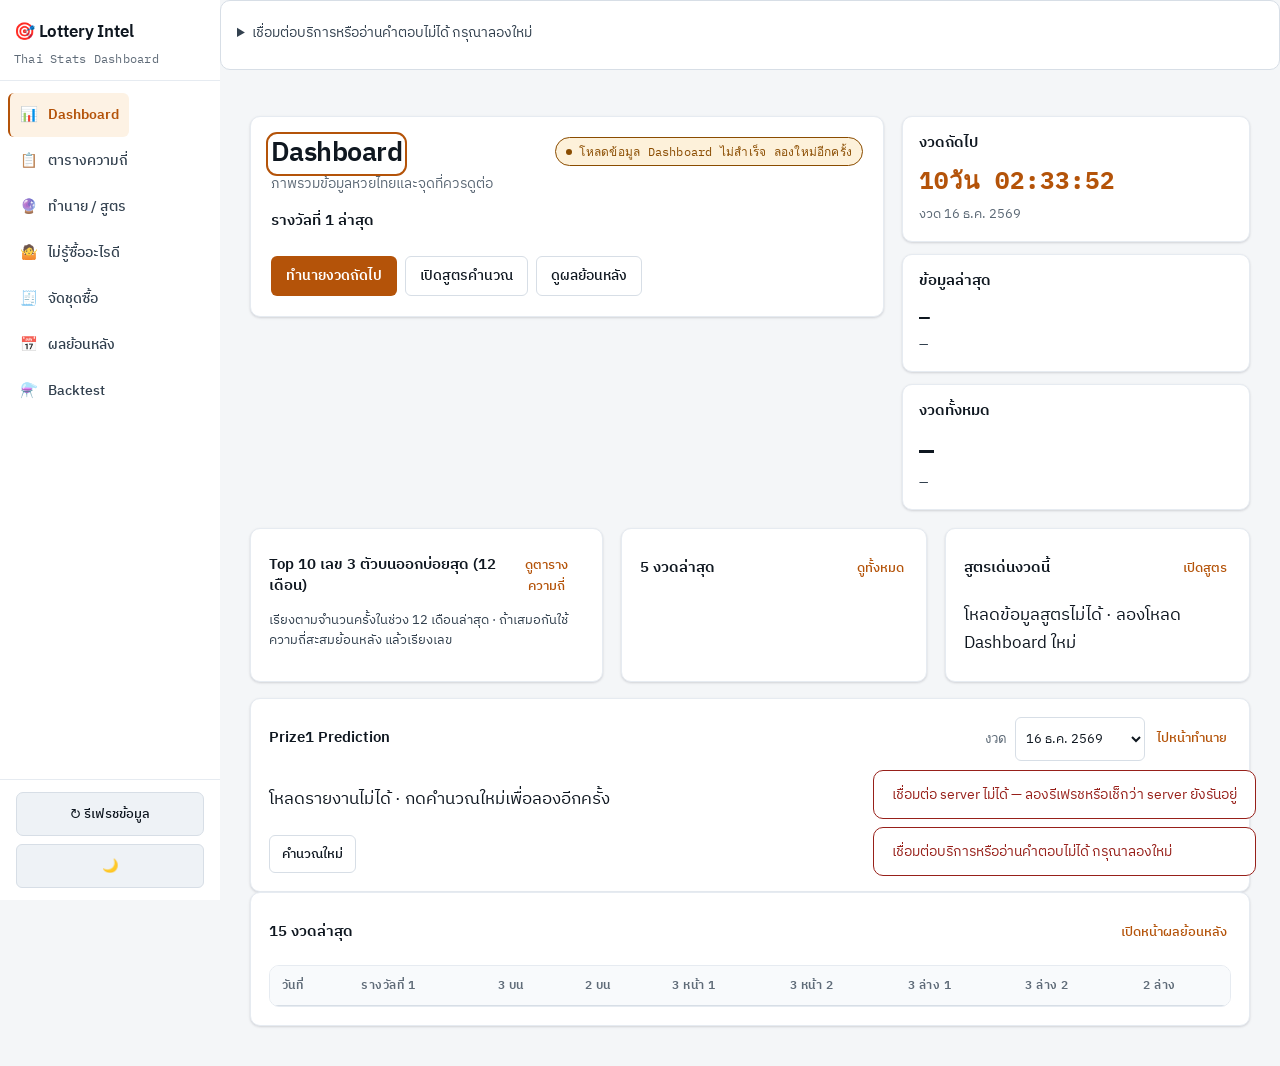
==== static/index.html @ 1351d982 "fix: never render a raw 404 body in the RLL panel A stale server process answers /api/rll/formula wi" ====
<!DOCTYPE html>
<html lang="th">
<head>
<meta charset="UTF-8">
<meta name="viewport" content="width=device-width,initial-scale=1">
<title>Thai Lottery Intelligence</title>
<script>
  // HyperUI light-first theme — no-FOUC (mirror of app.js applyTheme). storage key lottery_theme
  (function () {
    var t = 'light';
    try { var s = localStorage.getItem('lottery_theme'); if (s === 'light' || s === 'dark') t = s; } catch (e) {}
    document.documentElement.dataset.theme = t;
  })();
</script>
<link rel="preconnect" href="https://fonts.googleapis.com">
<link href="https://fonts.googleapis.com/css2?family=Syne:wght@400;600;700;800&family=IBM+Plex+Mono:wght@400;500;600&family=IBM+Plex+Sans+Thai:wght@300;400;500;600;700&family=Noto+Sans+Thai:wght@300;400;600;700&display=swap" rel="stylesheet">
<link rel="stylesheet" href="/static/app.css?v=rll3-20261103">
</head>
<body>

<a class="skip-link" href="#main">ข้ามเมนูไปเนื้อหา</a>

<nav id="sidebar" aria-label="เมนูหลัก">
  <div class="logo">
    <div class="logo-title">🎯 Lottery Intel</div>
    <div class="logo-sub">Thai Stats Dashboard</div>
  </div>
  <div id="sidebar-nav" class="nav">
    <button type="button" class="nav-item active" data-page="dashboard" aria-current="page"><span class="nav-icon" aria-hidden="true">📊</span>Dashboard</button>
    <button type="button" class="nav-item" data-page="frequency"><span class="nav-icon" aria-hidden="true">📋</span>ตารางความถี่</button>
    <button type="button" class="nav-item" data-page="predict"><span class="nav-icon" aria-hidden="true">🔮</span>ทำนาย / สูตร</button>
    <button type="button" class="nav-item" data-page="mix"><span class="nav-icon" aria-hidden="true">🤷</span>ไม่รู้ซื้ออะไรดี</button>
    <button type="button" class="nav-item" data-page="buyplan"><span class="nav-icon" aria-hidden="true">🧾</span>จัดชุดซื้อ</button>
    <button type="button" class="nav-item" data-page="history"><span class="nav-icon" aria-hidden="true">📅</span>ผลย้อนหลัง</button>
    <button type="button" class="nav-item" data-page="backtest"><span class="nav-icon" aria-hidden="true">⚗️</span>Backtest</button>
  </div>
  <button type="button" id="nav-scroll-control" class="nav-scroll-control" aria-label="เลื่อนเมนูไปทางขวา" aria-controls="sidebar-nav" onclick="scrollSidebarNav()" hidden><span aria-hidden="true">→</span></button>
  <div class="sidebar-footer">
    <div id="sidebar-draw-date" style="font-size:.72rem;color:var(--text3);margin-bottom:8px;text-align:center;display:none">
      <span style="color:var(--text2)">งวดล่าสุด:</span> <span id="sidebar-draw-date-val" style="color:var(--gold2);font-weight:600"></span>
    </div>
    <button class="refresh-btn" onclick="refreshData()">↻ รีเฟรชข้อมูล</button>
    <button class="theme-toggle-btn" id="theme-toggle" onclick="toggleTheme()" title="สลับโหมดมืด/สว่าง" aria-label="สลับโหมดมืด/สว่าง" aria-pressed="false">🌙</button>
  </div>
</nav>
<script id="theme-toggle-state-sync">
  document.getElementById('theme-toggle')?.setAttribute('aria-pressed', String(document.documentElement.dataset.theme === 'dark'));
</script>

<main id="main" tabindex="-1">
<details class="shared-data-health">
  <summary><span id="shared-data-summary" role="status" aria-live="polite">ยังไม่ได้ตรวจสถานะข้อมูล</span></summary>
  <div id="shared-data-details" aria-busy="false"></div>
  <div class="shared-data-actions"><button type="button" id="shared-data-read" class="btn btn-secondary" onclick="loadDataStatus()">ตรวจสถานะอีกครั้ง</button><button type="button" class="btn btn-secondary" onclick="exportLocalReports()">ส่งออกบันทึกในเบราว์เซอร์</button></div>
  <p class="ctrl-hint">ตรวจจากแคชเดิมในเครื่อง · วันที่ตรวจไม่ใช่เวลาที่ดึงผลรางวัลใหม่ · การส่งออกเก็บเฉพาะบันทึกของเบราว์เซอร์นี้</p>
</details>

<!-- DASHBOARD -->
<div class="page active" id="page-dashboard">
  <div class="dash-hero">
    <div class="card card-glass dash-hero-main">
      <div class="dash-hero-top">
        <div>
          <h1 class="page-title" style="margin-bottom:2px">Dashboard</h1>
          <div class="page-sub" style="margin-bottom:0">ภาพรวมข้อมูลหวยไทยและจุดที่ควรดูต่อ</div>
        </div>
        <div id="dash-data-status" class="dash-status warn" role="status" aria-live="polite" aria-atomic="true">กำลังโหลดข้อมูล</div>
      </div>
      <div class="dash-latest-ticket">
        <div>
          <h2 class="card-title">รางวัลที่ 1 ล่าสุด</h2>
          <div class="dash-prize-large" id="s-prize1"></div>
        </div>
        <div class="dash-result-grid" id="latest-draw-detail"></div>
      </div>
      <div class="dash-actions">
        <button class="btn btn-primary" onclick="loadP1Widget()">ทำนายงวดถัดไป</button>
        <button class="btn btn-secondary" onclick="showPage('formula')">เปิดสูตรคำนวณ</button>
        <button class="btn btn-secondary" onclick="showPage('history')">ดูผลย้อนหลัง</button>
      </div>
    </div>
    <div class="dash-side-stack">
      <div class="card card-glass dash-kpi">
        <h2 class="card-title">งวดถัดไป</h2>
        <div id="countdown-val" style="font-family:'IBM Plex Mono',monospace;font-size:1.4rem;font-weight:700;color:var(--gold2);letter-spacing:1px">—</div>
        <div id="countdown-date" style="font-size:.78rem;color:var(--text3);margin-top:4px"></div>
      </div>
      <div class="card card-glass dash-kpi">
        <h2 class="card-title">ข้อมูลล่าสุด</h2>
        <div class="stat-val" id="s-date" style="font-size:1.05rem">—</div>
        <div class="stat-sub" id="dash-cache-info">—</div>
      </div>
      <div class="card card-glass dash-kpi">
        <h2 class="card-title">งวดทั้งหมด</h2>
        <div class="stat-val" id="s-total">—</div>
        <div class="stat-sub" id="dash-range">—</div>
      </div>
    </div>
  </div>

  <div class="dash-insight-grid">
    <div class="card">
      <div class="dash-card-head">
        <h2 class="card-title">Top 10 เลข 3 ตัวบนออกบ่อยสุด (12 เดือน)</h2>
        <button class="dash-link" onclick="showPage('frequency')">ดูตารางความถี่</button>
      </div>
      <p class="dash-card-note">เรียงตามจำนวนครั้งในช่วง 12 เดือนล่าสุด · ถ้าเสมอกันใช้ความถี่สะสมย้อนหลัง แล้วเรียงเลข</p>
      <div id="hot-list"></div>
    </div>
    <div class="card">
      <div class="dash-card-head">
        <h2 class="card-title">5 งวดล่าสุด</h2>
        <button class="dash-link" onclick="showPage('history')">ดูทั้งหมด</button>
      </div>
      <div id="recent-compact" class="dash-recent-compact"></div>
    </div>
    <div class="card">
      <div class="dash-card-head">
        <h2 class="card-title">สูตรเด่นงวดนี้</h2>
        <button class="dash-link" onclick="showPage('formula')">เปิดสูตร</button>
      </div>
      <div id="dashboard-formula-picks" class="dash-formula-list"><div class="dash-empty">กำลังจัดอันดับสูตร...</div></div>
    </div>
  </div>

  <div class="card" id="p1-widget-card">
    <div class="dash-card-head">
      <h2 class="card-title">Prize1 Prediction <span id="p1-widget-date" style="color:var(--text3);font-size:.8rem;font-weight:400"></span></h2>
      <div style="display:flex;gap:8px;align-items:center">
        <label class="ctrl-label" for="dash-date" style="margin:0;white-space:nowrap;font-size:.78rem">งวด</label>
        <select id="dash-date" onchange="loadP1Widget()" style="font-size:.78rem;padding:3px 6px"></select>
        <button class="dash-link" onclick="showPage('predict')">ไปหน้าทำนาย</button>
      </div>
    </div>
    <div id="p1-widget-body" style="display:flex;flex-wrap:wrap;gap:10px;align-items:center;min-height:56px">
      <span style="color:var(--text3);font-size:.85rem">กำลังเตรียมการทำนาย...</span>
    </div>
    <div style="margin-top:8px;display:flex;gap:8px;align-items:center;flex-wrap:wrap">
      <button class="btn btn-secondary" style="padding:6px 12px;font-size:.78rem" onclick="loadP1Widget()">คำนวณใหม่</button>
      <span id="p1-widget-lift" style="font-size:.75rem;color:var(--text3)"></span>
    </div>
  </div>
  <div class="card"><div class="dash-card-head"><h2 class="card-title">15 งวดล่าสุด</h2><button class="dash-link" onclick="showPage('history')">เปิดหน้าผลย้อนหลัง</button></div>
    <div class="tbl-wrap" tabindex="0" role="region" aria-label="ผลรางวัล 15 งวดล่าสุด เลื่อนแนวนอนเพื่อดูคอลัมน์เพิ่มเติม"><table id="recent-tbl">
      <caption class="sr-only">ผลรางวัล 15 งวดล่าสุด</caption>
      <thead><tr><th>วันที่</th><th>รางวัลที่ 1</th><th>3 บน</th><th>2 บน</th><th>3 หน้า 1</th><th>3 หน้า 2</th><th>3 ล่าง 1</th><th>3 ล่าง 2</th><th>2 ล่าง</th></tr></thead>
      <tbody id="recent-tbody"></tbody>
    </table></div>
  </div>
</div>

<!-- DECISION CENTER -->
<!-- FREQUENCY -->
<div class="page" id="page-frequency">
  <h1 class="page-title">ตารางความถี่</h1>
  <div class="page-sub">จำนวนครั้งที่เลขออก + เลขที่ไม่เคยออก</div>
  <div class="ctrl-row">
    <div class="ctrl-group"><label class="ctrl-label" for="freq-col">ประเภท</label><select id="freq-col" onchange="loadFreq()"></select></div>
    <div class="ctrl-group"><label class="ctrl-label" for="freq-top">Top N</label><select id="freq-top" onchange="loadFreq()"><option value="30">30</option><option value="50">50</option><option value="100">100</option><option value="200">200</option></select></div>
  </div>
  <div id="freq-status" class="sr-only" role="status" aria-live="polite" aria-atomic="true"></div>
  <div class="grid-2">
    <div class="card">
      <h2 class="card-title">อันดับความถี่</h2>
      <div class="tbl-wrap" tabindex="0" role="region" aria-label="อันดับความถี่ เลื่อนแนวนอนเพื่อดูคอลัมน์เพิ่มเติม" style="max-height:480px;overflow-y:auto">
        <table><caption class="sr-only">อันดับความถี่ของเลขตามประเภทที่เลือก</caption><thead><tr><th>#</th><th>เลข</th><th>จำนวนครั้ง</th><th>อัตรา %</th><th>ความถี่</th></tr></thead>
        <tbody id="freq-tbody"></tbody></table>
      </div>
    </div>
    <div>
      <div class="card" style="margin-bottom:16px"><h2 class="card-title">เลขที่ไม่เคยออกเลย</h2><div id="never-list" style="line-height:1.8"></div></div>
      <div class="card"><h2 class="card-title">Top 20 Bar Chart</h2><div style="height:260px"><canvas id="freq-chart" role="img" aria-label="กราฟแท่ง Top 20 เลขที่ออกบ่อย"></canvas></div></div>
    </div>
  </div>
</div>

<!-- HOT/COLD -->
<!-- PREDICT -->
<div class="page" id="page-predict">
  <h1 class="page-title">🔮 คำนวณเลขงวดหน้า</h1>
  <div class="page-sub">ทำนายและสูตรคำนวณเลขเด็ดทุกประเภทรางวัล</div>
  <details class="card" id="first-prize-panel">
    <summary>ติดตามเลขล่วงหน้า · รางวัลที่ 1 <span class="first-prize-chevron" aria-hidden="true">▾</span></summary>
    <div class="first-prize-content">
      <div class="first-prize-overview">
        <p>บันทึกเลขก่อนออกรางวัล แล้วเทียบกับรางวัลที่ 1 แบบตรงครบ 6 หลัก</p>
        <div class="first-prize-badges"><span>5 เลข/วิธี</span><span>รับผลส่งครั้งแรกต่อวิธี/งวด</span></div>
      </div>
      <div class="first-prize-action-grid">
        <button type="button" class="btn btn-primary" onclick="FirstPrizeFeature.experiment()">คำนวณและล็อก Astra / Sigma / ระนาบฟาโน</button>
        <button type="button" class="btn" onclick="FirstPrizeFeature.formulas()">คำนวณและล็อกสูตรเลขเต็ม + Mix</button>
        <button type="button" class="btn" onclick="FirstPrizeFeature.predict()">ล็อก 5 เลขแรกจากผลทำนายปัจจุบัน</button>
      </div>
      <div class="first-prize-utility-row">
        <button type="button" class="btn btn-secondary" onclick="FirstPrizeFeature.board()">อ่านทะเบียน / ผลงวดใหม่</button>
        <button type="button" class="btn btn-secondary" onclick="FirstPrizeFeature.exportRecords()">ส่งออกทะเบียน JSON</button>
      </div>
      <details class="first-prize-rules">
        <summary>วิธีและกติกาการทดลอง</summary>
        <p>Astra v1 เทียบ Sigma และทดลองถอดองค์ประกอบ H / D / N / L / B ทีละตัว โดยปรับน้ำหนักที่เหลือให้รวมเป็น 1</p>
        <p>ชุดทดลองใช้ประวัติที่ถูกต้องทุกงวดก่อนเป้าหมายกับโมเดล Astra/Sigma (อย่างน้อย 20 งวด); สัญญาณ H/D ของ Sigma ยังใช้หน้าต่าง 24 งวดตามแบบ ข้อมูลเก่าอาจปนหลายยุค จึงต้องรอผลอนาคตประเมิน</p>
        <p>ระนาบฟาโน · สมมติฐาน: ทดลองจัดชุดเลขจากประวัติก่อนงวด โดยยังไม่มีหลักฐานว่าได้เปรียบการสุ่ม · สูตรฟาโนในแอปไม่ได้ใช้ชุดตั๋ว 27 ใบตามภาพ และการครอบคลุมของ UK Lotto 6/59 ไม่รับประกันรางวัลที่ 1 ของไทย</p>
        <p>ใช้ผลส่งครั้งแรกของแต่ละวิธีและงวด · ทุกวิธีเป็นการทดลอง ไม่มีการเลื่อนสถานะอัตโนมัติ · คะแนนจัดอันดับและเสียงโหวตไม่ใช่ความน่าจะเป็นชนะ</p>
      </details>
      <p id="first-prize-status" role="status" aria-live="polite">ยังไม่ได้อ่านหรือคำนวณทะเบียน</p>
      <div id="first-prize-board"></div>
    </div>
  </details>
  <div class="predict-workflow-cue" aria-label="ลำดับการใช้งาน"><span>01 <b>เลือกงวด</b></span><i aria-hidden="true"></i><span>02 <b>เลือกมุมมอง</b></span><i aria-hidden="true"></i><span>03 <b>คำนวณและอ่านผล</b></span></div>
  <details class="prediction-method-guide"><summary>ดูความต่างของแต่ละวิธี</summary>
    <div class="prediction-method-grid">
      <button type="button" onclick="choosePredictionMethod('predict')"><strong>ทำนายสถิติ</strong><span>จัดอันดับด้วยหลายสัญญาณ เลือกจำนวนเลขและรูปแบบการคัดได้</span></button>
      <button type="button" onclick="choosePredictionMethod('formula')"><strong>สูตรคำนวณ</strong><span>ดูผลจากกลุ่มสูตร และเปรียบเทียบวิธีคำนวณของแต่ละกลุ่ม</span></button>
      <button type="button" onclick="choosePredictionMethod('astra-v1')"><strong>Astra v1 · ทดลอง</strong><span>จัดอันดับแยก 7 หมวดด้วยความถี่รายหลักและคู่เลขติดกัน</span></button>
      <button type="button" onclick="choosePredictionMethod('astra-sigma')"><strong>Astra-Σ · ทดลอง</strong><span>ผสมสัญญาณสถิติและตัวเลขเชิงความเชื่อ อ่านคะแนนภายในหมวด</span></button>
      <button type="button" onclick="choosePredictionMethod('decision')"><strong>สรุปงวดนี้</strong><span>รวมผลและแหล่งที่สนับสนุนเลข พร้อมบันทึกสรุปแรกของงวด</span></button>
      <button type="button" onclick="choosePredictionMethod('mix')"><strong>Mix</strong><span>ผสมเสียงโหวตรายหลักจากกลุ่มสูตรเป็นเลข 6 หลัก</span></button>
    </div>
  </details>
  <div class="card pred-shared-bar">
    <div class="pred-shared-controls">
      <div class="ctrl-group"><label class="ctrl-label" for="shared-draw-date">งวดหลัก</label><select id="shared-draw-date" onchange="syncSharedDrawDate(this.value,true)"></select></div>
      <div class="ctrl-group"><label class="ctrl-label" for="shared-lottery-focus">ประเภทหวย</label><select id="shared-lottery-focus" onchange="applySharedLotteryFocus()">
        <option value="">ทุกประเภท</option>
        <option value="prize1">รางวัลที่ 1</option>
        <option value="top3">3 ตัวบน</option>
        <option value="front3">หน้า 3</option>
        <option value="back3">ท้าย 3</option>
        <option value="bottom2">ท้าย 2 ล่าง</option>
      </select></div>
    </div>
    <div class="pred-shared-actions">
      <button type="button" id="pred-primary-run" class="btn btn-primary" onclick="runSharedPrimaryAction()">ทำนายทุกประเภท</button>
    </div>
  </div>
  <!-- Main page tabs -->
  <div class="pred-page-tabs" role="group" aria-label="มุมมองในหน้าทำนาย" style="display:flex;gap:6px;margin-bottom:18px">
    <button type="button" id="pred-main-btn-predict" class="pred-main-tab-btn active" aria-pressed="true" aria-controls="pred-main-tab-predict" onclick="switchPredTab('predict')">🔮 ทำนาย</button>
    <button type="button" id="pred-main-btn-formula" class="pred-main-tab-btn" aria-pressed="false" aria-controls="pred-main-tab-formula" onclick="switchPredTab('formula')">🔢 สูตรคำนวณ</button>
    <button type="button" id="pred-main-btn-decision" class="pred-main-tab-btn" aria-pressed="false" aria-controls="pred-main-tab-decision" onclick="switchPredTab('decision')">🎯 สรุปงวดนี้</button>
    <button type="button" id="pred-main-btn-oldver" class="pred-main-tab-btn" aria-pressed="false" aria-controls="pred-main-tab-oldver" onclick="switchPredTab('oldver')">🗄️ (OLD VER)</button>

  </div>
  <!-- Tab panel: ทำนาย -->
  <div id="pred-main-tab-predict" class="pred-main-tab-panel">
  <div id="predict-report-origin" class="report-origin" role="status" aria-live="polite">ยังไม่มีผลคำนวณปัจจุบัน · รายงานที่เคยบันทึกอยู่ในรายการ Snapshot</div>
  <div class="card predict-toolbar">
    <div class="predict-controls">
      <div class="ctrl-group tab-local-date"><label class="ctrl-label" for="pred-date">งวด</label><select id="pred-date" onchange="syncPredictTarget(this.value)"></select></div>
      <div class="ctrl-group"><label class="ctrl-label" for="pred-topn">Top N</label><select id="pred-topn" aria-describedby="p1-topn-help"><option value="5">5</option><option value="10" selected>10</option><option value="15">15</option><option value="20">20</option><option value="30">30</option><option value="50">50</option></select><span id="p1-topn-help" class="ctrl-hint">จำนวนอันดับสูงสุดที่แสดง ไม่ได้เปลี่ยนคะแนนคำนวณ</span></div>
      <div class="ctrl-group"><label class="ctrl-label" for="p1-preset">รูปแบบการคัด</label><select id="p1-preset" aria-describedby="p1-risk-help"><option value="optimized" selected>เน้นแม่น</option><option value="balanced">สมดุล</option><option value="coverage">เน้นครอบคลุม</option></select><span id="p1-risk-help" class="ctrl-hint">เปลี่ยนวิธีจัดชุดผู้สมัคร ไม่ใช่โอกาสถูกรางวัล</span></div>
      <details class="advanced-settings"><summary>ตัวเลือกคำนวณขั้นสูง</summary><div class="advanced-settings-grid">      <div class="ctrl-group"><label class="ctrl-label" for="p1-beam">Beam width</label><input type="number" id="p1-beam" value="500" min="50" max="1000" aria-describedby="p1-beam-help" style="width:88px"><span id="p1-beam-help" class="ctrl-hint">จำนวนสถานะผู้สมัครที่ Beam Search เก็บระหว่างขยายเลข 6 หลัก</span></div>
      <div class="ctrl-group"><label class="ctrl-label" for="p1-kback">Back3 Pool</label><input type="number" id="p1-kback" value="100" min="10" max="200" aria-describedby="p1-kback-help" style="width:88px"><span id="p1-kback-help" class="ctrl-hint">จำนวนเลขท้าย 3 หลักที่เก็บไว้เป็นผู้สมัคร</span></div></div></details>
    </div>
    <div class="predict-actions">
      <button id="pred-save-snapshot" class="btn btn-secondary" title="คำนวณผลก่อนจึงบันทึกได้" onclick="predictSaveSnapshot()" disabled>บันทึก Snapshot</button>
      <button class="btn btn-secondary" onclick="loadLuckyNews()">ข่าวเลขเด็ด</button>
      <button class="btn btn-secondary" onclick="exportPredCSV()">Export CSV</button>
    </div>
  </div>
  <details id="predict-snapshot-panel" class="card snapshot-details">
    <summary><strong>Snapshot หน้าทำนาย</strong><span id="predict-snapshot-count" class="snapshot-count">0 รายการ</span></summary>
    <div id="predict-snapshot-list" class="dc-row"></div>
  </details>
  <p class="predict-score-note">คะแนนนี้ใช้จัดอันดับภายในชุดคำนวณเท่านั้น ไม่ใช่ความน่าจะเป็นหรือเปอร์เซ็นต์ความมั่นใจ และยังไม่ยืนยันความแม่นยำ</p>
  <div id="predict-status" class="sr-only" role="status" aria-live="polite" aria-atomic="true"></div>
  <div id="predict-final" class="predict-final"></div>
  <div id="predict-summary" class="predict-summary"></div>
  <details id="predict-analysis-more" class="predict-analysis-more" hidden>
    <summary>ดูชุดแนะนำและเลขที่มีแหล่งหนุนเพิ่มเติม</summary>
    <div id="predict-decision-board" class="predict-decision-board"></div>
    <div id="predict-consensus" class="predict-consensus"></div>
  </details>
  <div id="predict-tools" class="predict-tools">
    <div class="predict-tool-controls">
      <div class="ctrl-group"><label class="ctrl-label" for="predict-search">ค้นหาเลข / หมวด</label><input id="predict-search" type="search" placeholder="ค้นหาเลข / หมวด" oninput="filterPredictions()"></div>
      <div class="ctrl-group"><label class="ctrl-label" for="predict-group-filter">ตัวกรองหมวด</label><select id="predict-group-filter" onchange="filterPredictions()">
        <option value="">ทุกหมวด</option>
        <option value="prize1">รางวัลที่ 1</option>
        <option value="top3">3 ตัวบน (อ่านจากท้ายรางวัลที่ 1)</option>
        <option value="front3">หน้า 3</option>
        <option value="back3">ท้าย 3</option>
        <option value="bottom2">ท้าย 2</option>
      </select></div>
      <button class="btn btn-secondary" style="padding:7px 11px" onclick="resetPredictionFilters()">ล้างตัวกรอง</button>
    </div>
    <div id="predict-filter-count" class="predict-filter-count"></div>
  </div>

  <!-- lottery-style grid -->
  <div id="all-pred-grid" style="display:none;margin-top:16px">
    <!-- รางวัลที่ 1 -->
    <div style="margin-bottom:20px">
      <h2 class="section-h" style="background:linear-gradient(90deg,rgba(255,214,10,.12),transparent)">🏆 รางวัลที่ 1 (6 หลัก)</h2>
      <div class="card predict-card" data-pred-group="prize1" style="border:1px solid var(--accent-border)">
        <div style="display:flex;flex-wrap:wrap;gap:6px;margin-bottom:10px" id="p1-badges"></div>
        <div class="tbl-wrap" tabindex="0" role="region" aria-label="ผลทำนายรางวัลที่ 1 เลื่อนแนวนอนเพื่อดูคอลัมน์เพิ่มเติม" style="max-height:320px;overflow-y:auto">
          <table><caption class="sr-only">อันดับเลขทำนายรางวัลที่ 1</caption><thead><tr><th>#</th><th>เลข 6 หลัก</th><th>หน้า3</th><th>ท้าย3</th><th>คะแนน</th></tr></thead>
          <tbody id="p1-tbody"></tbody></table>
        </div>
      </div>
    </div>

    <!-- 3 ตัว row -->
    <div class="predict-grid-4">
      <div class="card predict-card" data-pred-group="front3" style="border-top:2px solid #4d9de0">
        <h2 class="card-title">หน้า 3 ตัว ชุด 1</h2>
        <div style="display:flex;flex-wrap:wrap;gap:4px;margin-bottom:8px" id="f31-badges"></div>
        <div class="tbl-wrap" tabindex="0" role="region" aria-label="ผลทำนายเลขหน้า 3 ตัว ชุด 1 เลื่อนแนวนอนเพื่อดูคอลัมน์เพิ่มเติม" style="max-height:240px;overflow-y:auto">
          <table><caption class="sr-only">อันดับเลขทำนายหน้า 3 ตัว ชุด 1</caption><thead><tr><th>#</th><th>เลข</th><th>คะแนน</th></tr></thead><tbody id="f31-tbody"></tbody></table>
        </div>
      </div>
      <div class="card predict-card" data-pred-group="front3" style="border-top:2px solid #4d9de0">
        <h2 class="card-title">หน้า 3 ตัว ชุด 2</h2>
        <div style="display:flex;flex-wrap:wrap;gap:4px;margin-bottom:8px" id="f32-badges"></div>
        <div class="tbl-wrap" tabindex="0" role="region" aria-label="ผลทำนายเลขหน้า 3 ตัว ชุด 2 เลื่อนแนวนอนเพื่อดูคอลัมน์เพิ่มเติม" style="max-height:240px;overflow-y:auto">
          <table><caption class="sr-only">อันดับเลขทำนายหน้า 3 ตัว ชุด 2</caption><thead><tr><th>#</th><th>เลข</th><th>คะแนน</th></tr></thead><tbody id="f32-tbody"></tbody></table>
        </div>
      </div>
      <div class="card predict-card" data-pred-group="back3" style="border-top:2px solid #a855f7">
        <h2 class="card-title">ท้าย 3 ตัว ชุด 1</h2>
        <div style="display:flex;flex-wrap:wrap;gap:4px;margin-bottom:8px" id="b31-badges"></div>
        <div class="tbl-wrap" tabindex="0" role="region" aria-label="ผลทำนายเลขท้าย 3 ตัว ชุด 1 เลื่อนแนวนอนเพื่อดูคอลัมน์เพิ่มเติม" style="max-height:240px;overflow-y:auto">
          <table><caption class="sr-only">อันดับเลขทำนายท้าย 3 ตัว ชุด 1</caption><thead><tr><th>#</th><th>เลข</th><th>คะแนน</th></tr></thead><tbody id="b31-tbody"></tbody></table>
        </div>
      </div>
      <div class="card predict-card" data-pred-group="back3" style="border-top:2px solid #a855f7">
        <h2 class="card-title">ท้าย 3 ตัว ชุด 2</h2>
        <div style="display:flex;flex-wrap:wrap;gap:4px;margin-bottom:8px" id="b32-badges"></div>
        <div class="tbl-wrap" tabindex="0" role="region" aria-label="ผลทำนายเลขท้าย 3 ตัว ชุด 2 เลื่อนแนวนอนเพื่อดูคอลัมน์เพิ่มเติม" style="max-height:240px;overflow-y:auto">
          <table><caption class="sr-only">อันดับเลขทำนายท้าย 3 ตัว ชุด 2</caption><thead><tr><th>#</th><th>เลข</th><th>คะแนน</th></tr></thead><tbody id="b32-tbody"></tbody></table>
        </div>
      </div>
    </div>

    <!-- 2 ตัว -->
    <div class="predict-grid-2">
      <div class="card predict-card" data-pred-group="bottom2" style="border-top:2px solid #3dd68c">
        <h2 class="card-title">ท้าย 2 ตัว</h2>
        <div style="display:flex;flex-wrap:wrap;gap:4px;margin-bottom:8px" id="bt2-badges"></div>
        <div class="tbl-wrap" tabindex="0" role="region" aria-label="ผลทำนายเลขท้าย 2 ตัว เลื่อนแนวนอนเพื่อดูคอลัมน์เพิ่มเติม" style="max-height:200px;overflow-y:auto">
          <table><caption class="sr-only">อันดับเลขทำนายท้าย 2 ตัว</caption><thead><tr><th>#</th><th>เลข</th><th>คะแนน</th></tr></thead><tbody id="bt2-tbody"></tbody></table>
        </div>
      </div>
      <div id="ref-section">
        <div class="card" style="border-top:2px solid var(--border2)">
          <h2 class="card-title">📋 งวดเดียวกันในอดีต</h2>
          <div class="tbl-wrap" tabindex="0" role="region" aria-label="ผลทำนายอ้างอิงจากงวดเดียวกันในอดีต เลื่อนแนวนอนเพื่อดูคอลัมน์เพิ่มเติม" style="max-height:200px;overflow-y:auto">
            <table><caption class="sr-only">ผลรางวัลอ้างอิงจากงวดเดียวกันในอดีต</caption><thead><tr><th>วันที่</th><th>รางวัลที่1</th><th>3บน</th><th>2บน</th><th>3ล่าง1</th><th>3ล่าง2</th><th>2ล่าง</th></tr></thead><tbody id="ref-tbody"></tbody></table>
          </div>
        </div>
      </div>
    </div>
  </div>

  <!-- ข่าวเลขเด็ด -->
  <div id="lucky-news-section" style="margin-top:16px;display:none">
    <h2 class="section-h lucky-news-title">📰 เลขเด็ดจากข่าว/ความเชื่อ</h2>
    <div class="card lucky-news-card">
      <div style="font-size:.8rem;color:var(--text3);margin-bottom:8px" id="lucky-source"></div>
      <div style="margin-bottom:10px">
        <div style="font-size:.75rem;color:var(--text2);margin-bottom:4px">เลข 3 ตัว</div>
        <div style="display:flex;flex-wrap:wrap;gap:6px" id="lucky-3d"></div>
      </div>
      <div>
        <div style="font-size:.75rem;color:var(--text2);margin-bottom:4px">เลข 2 ตัว</div>
        <div style="display:flex;flex-wrap:wrap;gap:6px" id="lucky-2d"></div>
      </div>
      <div id="lucky-note" style="margin-top:10px;font-size:.75rem;color:var(--text3);font-style:italic"></div>
    </div>
  </div>

  <!-- hidden compat fields for old exportPredCSV -->
  <input type="hidden" id="pred-col" value="prize1">
  <div id="pred-top-badges" style="display:none"></div>
  <div id="pred-export-btn" style="display:none"></div>
  <div id="conf-banner" style="display:none">
    <div id="conf-score"></div><div id="conf-level"></div><div id="conf-reason"></div>
  </div>
  <div id="ensemble-section" style="display:none"><div id="ensemble-badges"></div><tbody id="ensemble-tbody"></tbody></div>
  <table style="display:none"><thead id="pred-thead"></thead><tbody id="pred-tbody"></tbody></table>
  <canvas id="pred-chart" style="display:none"></canvas>
  </div><!-- /pred-main-tab-predict -->

  <!-- Tab panel: สูตรคำนวณ -->
  <div id="pred-main-tab-formula" class="pred-main-tab-panel" style="display:none" hidden>
  <div id="formula-report-origin" class="report-origin" role="status" aria-live="polite">ยังไม่มีผลคำนวณปัจจุบัน · Astra มีสถานะและแหล่งข้อมูลในรายงานของตัวเอง</div>

  <!-- ข้อมูลงวดก่อน -->
  <div class="card formula-input-panel">
    <div class="formula-head">
      <div>
        <h2 class="card-title" style="margin-bottom:2px">📌 ข้อมูลอ้างอิงจากงวดก่อน</h2>
        <div id="f-prev-info" class="formula-reference-line">รอโหลดข้อมูลย้อนหลัง</div>
      </div>
      <div class="formula-head-actions">
        <span class="formula-target-chip"><span>งวดเป้าหมาย</span><strong id="formula-target-display">ตามงวดหลัก</strong></span>
        <button id="f-load-formula" class="btn btn-secondary" title="โหลดข้อมูลงวดก่อนจากประวัติใหม่ และแทนค่าที่แก้เอง" aria-label="โหลดข้อมูลงวดก่อนจากประวัติใหม่" onclick="autoFillFormula()">↻ โหลดงวดก่อน</button>
        <label class="sr-only" for="f-target-date">งวดเป้าหมายที่ใช้คำนวณ</label>
        <select id="f-target-date" aria-hidden="true" tabindex="-1" hidden></select>
      </div>
    </div>

    <div id="formula-input-status" class="formula-input-status" role="alert" aria-live="assertive" aria-atomic="true"></div>
    <details id="formula-manual-input" class="formula-manual-input">
      <summary>แก้ไขข้อมูลอ้างอิงเอง <span>ใช้เมื่อข้อมูลย้อนหลังไม่ครบ</span></summary>
      <div class="formula-section-grid">
      <div class="formula-section">
        <div class="formula-section-title">ผลรางวัลหลัก</div>
        <div class="formula-fields">
          <div><label class="ctrl-label" for="f-prize1">รางวัลที่ 1</label><input type="text" id="f-prize1" maxlength="6" inputmode="numeric" pattern="[0-9]*" autocomplete="off" placeholder="xxxxxx" style="width:100%;font-family:'IBM Plex Mono',monospace;font-size:1rem;letter-spacing:2px"></div>
          <div><label class="ctrl-label" for="f-top3">3 ตัวบน</label><input type="text" id="f-top3" maxlength="3" inputmode="numeric" pattern="[0-9]*" autocomplete="off" placeholder="xxx" style="width:100%;font-family:'IBM Plex Mono',monospace;font-size:1rem"></div>
          <div><label class="ctrl-label" for="f-bottom2">ท้าย 2 ตัว</label><input type="text" id="f-bottom2" maxlength="2" inputmode="numeric" pattern="[0-9]*" autocomplete="off" placeholder="xx" style="width:100%;font-family:'IBM Plex Mono',monospace;font-size:1rem"></div>
        </div>
      </div>

      <div class="formula-section">
        <div class="formula-section-title">เลขหน้า/ท้าย 3 ตัว</div>
        <div class="formula-fields">
          <div><label class="ctrl-label" for="f-front3-1">หน้า 3 ตัว #1</label><input type="text" id="f-front3-1" maxlength="3" inputmode="numeric" pattern="[0-9]*" autocomplete="off" placeholder="xxx" style="width:100%;font-family:'IBM Plex Mono',monospace;font-size:1rem"></div>
          <div><label class="ctrl-label" for="f-front3-2">หน้า 3 ตัว #2</label><input type="text" id="f-front3-2" maxlength="3" inputmode="numeric" pattern="[0-9]*" autocomplete="off" placeholder="xxx" style="width:100%;font-family:'IBM Plex Mono',monospace;font-size:1rem"></div>
          <div><label class="ctrl-label" for="f-back3-1">ท้าย 3 ตัว #1</label><input type="text" id="f-back3-1" maxlength="3" inputmode="numeric" pattern="[0-9]*" autocomplete="off" placeholder="xxx" style="width:100%;font-family:'IBM Plex Mono',monospace;font-size:1rem"></div>
          <div><label class="ctrl-label" for="f-back3-2">ท้าย 3 ตัว #2</label><input type="text" id="f-back3-2" maxlength="3" inputmode="numeric" pattern="[0-9]*" autocomplete="off" placeholder="xxx" style="width:100%;font-family:'IBM Plex Mono',monospace;font-size:1rem"></div>
        </div>
      </div>

      <div class="formula-section">
        <div class="formula-section-title">ข้อมูลเสริม</div>
        <div class="formula-fields">
          <div><label class="ctrl-label" for="f-drawday">งวดวันที่</label><input type="number" id="f-drawday" value="1" min="1" max="16" style="width:100%"></div>
        </div>
      </div>
      </div>
      <div class="formula-birth-actions">
        <span class="ctrl-label">ตัวแปรเพิ่มสำหรับสูตร B</span>
        <input type="number" id="f-bday" aria-label="วันเกิด (วัน)" title="วันเกิด (วัน)" placeholder="วัน" min="1" max="31">
        <input type="number" id="f-bmon" aria-label="วันเกิด (เดือน)" title="วันเกิด (เดือน)" placeholder="เดือน" min="1" max="12">
        <input type="number" id="f-byear" aria-label="วันเกิด (ปี พ.ศ.)" title="วันเกิด (ปี พ.ศ.)" placeholder="ปี พ.ศ." min="2480" max="2580">
      </div>
    </details>
    <p class="astra-input-hint">Astra ใช้ประวัติเดิมจากแคชในเครื่อง · เลือกรุ่นสูตรด้านล่าง แล้วคำนวณงวดหลักที่เลือก</p>
    <div class="formula-actions">
      <div class="formula-primary-actions">
        <button id="f-run-formulas" class="btn btn-primary" onclick="runAllFormulas({userInitiated:true})">⚡ คำนวณทุกสูตร</button>
        <button id="f-save-snapshot" class="btn btn-secondary" onclick="formulaSaveSnapshot()" title="คำนวณผลก่อนจึงจะบันทึกได้" disabled>บันทึก Snapshot</button>
        <span id="formula-snapshot-help" class="formula-snapshot-help" role="status" aria-live="polite">คำนวณสูตรก่อนจึงจะบันทึก Snapshot ได้</span>
        <label class="formula-auto-run">
          <input type="checkbox" id="f-auto-run" checked> คำนวณซ้ำอัตโนมัติเมื่อเปลี่ยนงวด
        </label>
      </div>
    </div>
  </div>

  <details id="formula-snapshot-panel" class="card snapshot-details">
    <summary><strong>Snapshot หน้าสูตรคำนวณ</strong><span id="formula-snapshot-count" class="snapshot-count">0 รายการ</span></summary>
    <div id="formula-snapshot-list" class="dc-row"></div>
  </details>
  <div id="formula-final" class="formula-final"></div>
  <div id="formula-summary" class="formula-summary-bar"></div>
  <div id="formula-insights" class="formula-insights"></div>
  <div id="formula-tools" class="formula-tools">
    <div class="formula-tool-controls">
      <div class="ctrl-group"><label class="ctrl-label" for="formula-search">ค้นหาชื่อสูตร / เลข</label><input id="formula-search" type="search" placeholder="ค้นหาชื่อสูตร / เลข" oninput="filterFormulaCards()"></div>
      <div class="ctrl-group"><label class="ctrl-label" for="formula-target-filter">ประเภทผลลัพธ์</label><select id="formula-target-filter" onchange="filterFormulaCards()">
        <option value="">ทุกประเภทผลลัพธ์</option>
        <option value="digit">เลขวิ่ง / หลักหน่วย</option>
        <option value="bottom">2 ตัว / mixed</option>
        <option value="3-digit">3 ตัว</option>
        <option value="front 3">หน้า 3</option>
        <option value="back 3">ท้าย 3</option>
        <option value="prize1">รางวัลที่ 1 / ท้ายรางวัล</option>
      </select></div>
      <button class="btn btn-secondary" style="padding:7px 11px" onclick="resetFormulaFilters()">ล้างตัวกรอง</button>
    </div>
    <div id="formula-filter-count" class="formula-filter-count"></div>
  </div>

  <!-- ผลรางวัลที่สร้างจากสูตร (เลียนแบบใบหวยจริง) -->

  <!-- Sub-tabs -->
  <div class="ftab-nav" role="group" aria-label="หมวดสูตร" style="margin-bottom:16px">
    <button type="button" id="ftab-btn-ALL" class="ftab-btn" aria-pressed="false" aria-controls="formula-results-ALL" data-color="green" data-ftab="ALL" onclick="switchFormulaTab('ALL')">สูตรคำนวณรวม</button>
    <select id="ftab-group-select" aria-label="เลือกกลุ่มสูตร" aria-controls="formula-results-A" onchange="if(this.value)switchFormulaTab(this.value)" style="min-width:190px">
      <option value="" disabled>กลุ่มสูตร…</option>
      <option value="A" selected>A · สูตรพื้นบ้าน</option>
      <option value="B">B · ล็อตเตอรี่พลัส</option>
      <option value="C">C · พิชิตโชค</option>
      <option value="D">D · สูตร Arithmetic</option>
      <option value="F">F · สูตร Rolling Stats</option>
      <option value="G">G · แม่นขั้นเทพ</option>
      <option value="H">H · มิสเตอร์ซี</option>
      <option value="E">E · สายมู/ความเชื่อ</option>
      <option value="I">I · จักรพรรดิ</option>
      <option value="J">J · เจ้าสัว (ทดลอง)</option>
      <option value="HM">HM · Hermes Pool 1-4 (ทดลอง)</option>
      <option value="ASTRA">Astra · ทดลอง</option>
      <option value="FANO">ระนาบฟาโน v4 + v5 · ทดลอง</option>
      <option value="RLL">RLL · Reinforcement Learn LLM (ทดลอง)</option>
    </select>
    <label id="astra-version-control" class="astra-version-control" for="astra-version-select" hidden>
      <span>รุ่น Astra</span>
      <select id="astra-version-select" aria-label="เลือกรุ่นสูตร Astra" onchange="selectAstraVersion(this.value)">
        <option value="astra-v1" selected>Astra v1 · ทดลอง</option>
        <option value="astra-sigma">Astra-Σ · ทดลอง v0.1</option>
      </select>
    </label>
    <button type="button" id="ftab-btn-BT" class="ftab-btn" aria-pressed="false" aria-controls="formula-results-BT" data-color="orange" data-ftab="BT" onclick="switchFormulaTab('BT')">Backtest</button>
  </div>

  <!-- Tab descriptions -->
  <div id="ftab-desc-A" class="ftab-info" data-color="gold">สูตรบวกเลข · คี่คู่ · คูณหลัก · วันออก · อมตะ — สูตรพื้นบ้านจาก Facebook</div>
  <div id="ftab-desc-B" class="ftab-info hidden" data-color="blue">สูตรวัน+เดือน+ปี+หน่วยล่าง · สูตรวันเกิด+ราศี — จากเพจ Lottery Plus</div>
  <div id="ftab-desc-C" class="ftab-info hidden" data-color="purple">สูตรผันผวนเป็นตัวเงิน · 2530 ปีทอง · หงส์ฟ้าถล่มปฐพี — จากหนังสือ "สูตรลับคำนวณเลขพิชิตโชค" คุณยายสวัสดิ์</div>
  <div id="ftab-desc-ALL" class="ftab-info hidden" data-color="green">รวมชุดเลขจากกลุ่ม A–J, HM, ระนาบฟาโน และ RLL · รายงาน Astra แสดงในแท็บแยก</div>
  <div id="ftab-desc-D" class="ftab-info hidden" data-color="cyan">สูตร Claude สร้างเอง อ้างอิงงวดก่อน — แยกตามประเภทรางวัล: ท้าย2, หน้า3, ท้าย3, รางวัลที่1</div>
  <div id="ftab-desc-F" class="ftab-info hidden" data-color="lime">สูตร Codex ใช้ rolling history ก่อนงวดทำนายเท่านั้น — จำนวนเลขเท่ากับเจ้าพ่อ Claude เพื่อเทียบ backtest แบบแฟร์</div>
  <div id="ftab-desc-G" class="ftab-info hidden" data-color="red">แม่นขั้นเทพ — สูตรร้อยมาลัย 3 ตัวบน 3 แบบ และเลขท้าย 2 ตัวล่างแบบเด่น 3 ชุดตรง</div>
  <div id="ftab-desc-H" class="ftab-info hidden" data-color="amber">มิสเตอร์ซี — สูตรจากคลิป YouTube สำหรับ 3 ตัวบนตรง มีสูตรชุดเดียว 2 แบบ และชุดจับคู่จากสองสูตรสูงสุด 8 ชุด</div>
  <div id="ftab-desc-E" class="ftab-info hidden" data-color="pink">
    เลขตามความเชื่อ/สายมู ของงวดนั้น — เลขวันที่หวยออก · เลขกำลังวัน(โหราศาสตร์ไทย) · เลขมงคล พ.ศ. · เลขเด็ดยอดนิยม
    <div style="display:flex;gap:8px;flex-wrap:wrap;margin-top:8px">
      <button class="btn btn-lucky-news" onclick="searchLuckyNews('เลขเด็ด')">🔎 ค้นข่าวเลขเด็ดงวดนี้</button>
      <button class="btn" style="padding:5px 12px;font-size:.75rem;background:var(--surface2);color:var(--text2);border:1px solid var(--border2);border-radius:6px;cursor:pointer" onclick="searchLuckyNews('เลขดัง พระ เจ้าแม่')">🛕 ค้นเลขดัง/เลขพระ</button>
    </div>
  </div>
  <div id="ftab-desc-I" class="ftab-info hidden" data-color="violet">จักรพรรดิ — นับความถี่เลขแต่ละหลักจาก pool รางวัลที่ 1-5 ของงวดก่อนหน้าเดียว (near1+prize2-5, ~168 เลข) แล้วประกอบเลข 6 หลักจาก 2 อันดับแรกต่อหลัก เกณฑ์ถูก: ตรงกับตัวใดตัวหนึ่งใน pool รางวัล 1-5</div>
  <div id="ftab-desc-J" class="ftab-info hidden" data-color="green">เจ้าสัว 🧪 ทดลอง — สูตรจากการค้นหาระบบ (arithmetic search) ท้าย 2 ตัว = pad2(|ท้าย3ชุด2งวดก่อน − (วัน+เดือน+ปี พ.ศ.2หลัก งวดถัดไป)|) ผ่านการทดสอบ train/validation/holdout แล้วไม่ผ่านเกณฑ์บน holdout จึงติดป้ายทดลอง (ยังใช้งานได้ปกติ ไม่ถูกตัดออกจาก Picks/เลขแนะนำ)</div>
  <div id="ftab-desc-BT" class="ftab-info hidden" data-color="orange">ทดสอบความแม่นของแต่ละสูตรย้อนหลัง — ใช้ผลงวดจริงจาก DB เปรียบเทียบ</div>
  <div id="ftab-desc-ASTRA" class="ftab-info hidden" data-color="gold">
    รายงานจัดอันดับแยกตามหมวด · ใช้ประวัติเดิมแบบอ่านอย่างเดียว
  </div>
  <div id="ftab-desc-FANO" class="ftab-info hidden" data-color="violet">
    ระนาบฟาโน v4 ใช้ weighted pair-cover และ variable neighborhood search; v5 ใช้สัญญาณจัดอันดับแยกตามหลักกับ codebook ระนาบฟาโน 5 ชุด (Adaptive Rank Codebook) · config v5 คัดแบบ post-hoc จากผลย้อนหลังชุดเดียวกัน จึงเป็นสูตรทดลอง ไม่ใช่ผลยืนยันอิสระ · ทั้งสองรุ่นแยกจาก Picks และ Backtest วัดเลขรางวัลที่ 1 ตรง 6 หลัก
  </div>
  <div id="ftab-desc-RLL" class="ftab-info hidden" data-color="pink">
    Reinforcement Learn LLM — สูตรทดลองที่เรียก LLM หนึ่งครั้งต่องวด เลือก arm จาก 6 แบบด้วย Thompson sampling
    และเรียนจากจำนวนหลักที่ตรงของชุดที่ใกล้ที่สุด (ไม่ใช่เงินรางวัล) · ค่าสุ่มคาดหวัง 1.496 ต่องวด ·
    ยังไม่มีหลักฐานว่าดีกว่าการสุ่ม · หลักฐานเป็นแบบ prospective เท่านั้น (ไม่มี backtest ย้อนหลัง)
  </div>
  <!-- Results per tab -->
  <div id="formula-results-A" class="formula-results-panel active" role="group" aria-label="ผลสูตรกลุ่ม A"></div>
  <div id="formula-results-B" class="formula-results-panel" role="group" aria-label="ผลสูตรกลุ่ม B"></div>
  <div id="formula-results-C" class="formula-results-panel" role="group" aria-label="ผลสูตรกลุ่ม C"></div>
  <div id="formula-results-ALL" class="formula-results-panel" role="group" aria-label="ผลสูตรคำนวณรวม ยกเว้นรายงาน Astra"></div>
  <div id="formula-results-D" class="formula-results-panel" role="group" aria-label="ผลสูตรกลุ่ม D"></div>
  <div id="formula-results-F" class="formula-results-panel" role="group" aria-label="ผลสูตรกลุ่ม F"></div>
  <div id="formula-results-G" class="formula-results-panel" role="group" aria-label="ผลสูตรกลุ่ม G"></div>
  <div id="formula-results-H" class="formula-results-panel" role="group" aria-label="ผลสูตรกลุ่ม H"></div>
  <div id="formula-results-E" class="formula-results-panel" role="group" aria-label="ผลสูตรกลุ่ม E"></div>
  <div id="formula-results-I" class="formula-results-panel" role="group" aria-label="ผลสูตรกลุ่ม I"></div>
  <div id="formula-results-J" class="formula-results-panel" role="group" aria-label="ผลสูตรกลุ่ม J"></div>
  <div id="formula-results-HM" class="formula-results-panel" role="group" aria-label="ผลสูตรกลุ่ม HM"></div>
  <div id="formula-results-FANO" class="formula-results-panel" role="group" aria-label="ผลสูตรระนาบฟาโน v4 และ v5 รางวัลที่ 1"></div>
  <div id="formula-results-RLL" class="formula-results-panel" role="group" aria-label="ผลสูตร Reinforcement Learn LLM"></div>
  <div id="formula-results-BT" class="formula-results-panel" role="group" aria-label="ผล Backtest">
    <section class="card astra-prospective-panel" aria-labelledby="formula-astra-prospective-title">
      <header class="bt-report-header"><h2 id="formula-astra-prospective-title">สะสมงวดใหม่ · Astra v1 / Sigma / ระนาบฟาโน v4 + v5</h2><p>ทดลอง · ตรงรางวัลที่ 1 ครบ 6 หลัก · 5 เลขไม่ซ้ำต่อวิธี · ใช้คำทำนายที่ลงทะเบียนก่อนงวดเท่านั้น</p><p>ระนาบฟาโน v5 เป็น config ที่คัดแบบ post-hoc จากผลย้อนหลัง 759 งวด · ผลงวดใหม่จะถูกติดตามแยกจากชุดค้นพบ</p><p>รายงานเดิมที่คำนวณหรือบันทึกอัตโนมัติยังไม่ถือว่าอยู่ในทะเบียนทดลองนี้</p></header>
      <div class="dc-row"><button type="button" class="btn btn-secondary" onclick="FirstPrizeFeature.board('formula-astra-prospective-board')">อ่านทะเบียน / อัปเดตผล</button><button type="button" class="btn btn-secondary" onclick="FirstPrizeFeature.openRegistration()">เปิดหน้าลงทะเบียนคำทำนาย</button></div>
      <p id="formula-astra-prospective-status" role="status" aria-live="polite">ยังไม่ได้อ่านทะเบียน</p>
      <div id="formula-astra-prospective-board" data-scope="server-experiments" data-status-id="formula-astra-prospective-status"></div>
    </section>
    <h2 class="bt-mode-heading">ย้อนหลัง · สูตรที่รองรับ</h2>
    <div style="display:flex;align-items:center;gap:12px;margin-bottom:16px;flex-wrap:wrap">
      <div class="ctrl-group"><label class="ctrl-label" for="bt-formula-n">จำนวนงวดย้อนหลัง</label><select id="bt-formula-n"><option value="20">20 งวด</option><option value="50" selected>50 งวด</option><option value="100">100 งวด</option><option value="200">200 งวด</option></select></div>
      <button class="btn btn-primary" onclick="runFormulaBacktest()">▶ รัน Backtest</button>
    </div>
    <section id="formula-bt-loading" class="formula-bt-progress" aria-label="ความคืบหน้า Backtest" aria-busy="false" style="display:none">
      <div class="formula-bt-progress-head">
        <div class="formula-bt-progress-copy">
          <p id="formula-bt-status" class="formula-bt-progress-title" role="status" aria-live="polite" aria-atomic="true"></p>
          <p id="formula-bt-progress-detail" class="formula-bt-progress-detail"></p>
        </div>
        <span id="formula-bt-elapsed" class="formula-bt-elapsed" aria-label="เวลาที่ใช้" aria-live="off">0:00</span>
      </div>
      <ol id="formula-bt-progress-steps" class="formula-bt-steps" aria-label="ขั้นตอน Backtest">
        <li id="formula-bt-step-history" data-state="pending"><span>ข้อมูลย้อนหลัง</span><span id="formula-bt-step-history-state" class="formula-bt-step-state">รอ</span></li>
        <li id="formula-bt-step-fano-v4" data-state="pending"><span>ระนาบฟาโน v4</span><span id="formula-bt-step-fano-v4-state" class="formula-bt-step-state">รอ</span></li>
        <li id="formula-bt-step-fano-v5" data-state="pending"><span>ระนาบฟาโน v5</span><span id="formula-bt-step-fano-v5-state" class="formula-bt-step-state">รอ</span></li>
        <li id="formula-bt-step-assemble" data-state="pending"><span>สรุปผล</span><span id="formula-bt-step-assemble-state" class="formula-bt-step-state">รอ</span></li>
      </ol>
      <button id="formula-bt-retry" type="button" class="btn btn-secondary formula-bt-retry" onclick="runFormulaBacktest()" style="display:none">ลอง Backtest อีกครั้ง</button>
    </section>
    <div id="formula-bt-table"></div>
  </div>

  <section id="formula-results-ASTRA" class="formula-results-panel astra-formula-panel" role="group" aria-label="ผลสูตร Astra">

            <div id="astra-v1-content">
              <h2 class="sr-only">Astra v1 · ทดลอง</h2>
      <p class="astra-target-line"><span class="astra-badge">ทดลอง</span> · Astra v1 · <span id="astra-target-label">งวด Astra: ใช้ตามงวดหลัก</span> · คะแนนจัดอันดับ (ไม่ใช่ความน่าจะเป็น)</p>

      <details id="astra-automation" class="astra-automation">
        <summary id="astra-auto-heading">รายงานอัตโนมัติ</summary>
        <div class="astra-automation-head">
          <div><p>อ่านสถานะล่าสุดได้โดยไม่สั่งคำนวณหรือบันทึก ระบบตรวจทุก 900 วินาทีเมื่อ backend พร้อม และหยุดเมื่อปิด backend หรือคอมพิวเตอร์ สถานะจากการอ่านครั้งล่าสุดไม่อัปเดตเองในหน้านี้</p></div>
          <button type="button" id="astra-auto-refresh" class="btn btn-secondary" onclick="loadAstra({statusOnly:true})">อ่านสถานะ</button>
        </div>
        <p id="astra-auto-status" class="astra-status" data-state="idle" role="status" aria-live="polite" aria-atomic="true">ยังไม่ได้อ่านสถานะ จึงยังไม่ยืนยันว่าระบบอัตโนมัติทำงาน</p>
        <div id="astra-auto-meta" class="astra-auto-meta"></div>
        <button type="button" id="astra-auto-target" class="btn btn-secondary" hidden onclick="showAstraAutomaticTarget()">ดูงวดอัตโนมัติ</button>
      </details>

      <p id="astra-status" class="astra-status" data-state="idle" role="status" aria-live="polite" aria-atomic="true">พร้อมเริ่ม · กด “คำนวณ Astra v1” ในแถบคำสั่งด้านบนเพื่อดูอันดับของงวดที่เลือก</p>
      <div id="astra-results" data-state="idle" aria-busy="false">
        <div id="astra-warnings" class="astra-warnings" hidden></div>
        <div id="astra-categories" class="astra-results-layout">
          <article id="astra-category-prize1" class="card formula-card astra-card astra-card-primary" data-group="ASTRA" aria-labelledby="astra-heading-prize1">
            <div class="astra-card-heading"><h3 id="astra-heading-prize1">รางวัลที่ 1</h3><span>เป้าหมายหลัก</span></div>
            <div id="astra-body-prize1">6 หลัก · 5 เลข · ยังไม่ได้คำนวณ</div>
          </article>
          <section class="astra-result-section" aria-labelledby="astra-secondary-heading">
            <h3 id="astra-secondary-heading">รางวัลที่ 2–4 <span>รายงานแยกหมวด</span></h3>
            <div class="astra-grid astra-grid-prizes">
              <article id="astra-category-prize2" class="card formula-card astra-card" data-group="ASTRA" aria-labelledby="astra-heading-prize2"><h4 id="astra-heading-prize2">รางวัลที่ 2</h4><div id="astra-body-prize2">6 หลัก · 5 เลข · ยังไม่ได้คำนวณ</div></article>
              <article id="astra-category-prize3" class="card formula-card astra-card" data-group="ASTRA" aria-labelledby="astra-heading-prize3"><h4 id="astra-heading-prize3">รางวัลที่ 3</h4><div id="astra-body-prize3">6 หลัก · 5 เลข · ยังไม่ได้คำนวณ</div></article>
              <article id="astra-category-prize4" class="card formula-card astra-card" data-group="ASTRA" aria-labelledby="astra-heading-prize4"><h4 id="astra-heading-prize4">รางวัลที่ 4</h4><div id="astra-body-prize4">6 หลัก · 5 เลข · ยังไม่ได้คำนวณ</div></article>
            </div>
          </section>
          <section class="astra-result-section" aria-labelledby="astra-fields-heading">
            <h3 id="astra-fields-heading">เลขหน้าและเลขท้าย <span>แยกจากรางวัลที่ 1</span></h3>
            <div class="astra-grid astra-grid-fields">
              <article id="astra-category-front3" class="card formula-card astra-card" data-group="ASTRA" aria-labelledby="astra-heading-front3"><h4 id="astra-heading-front3">เลขหน้า 3 ตัว</h4><div id="astra-body-front3">3 หลัก · 2 เลข · ยังไม่ได้คำนวณ</div></article>
              <article id="astra-category-back3" class="card formula-card astra-card" data-group="ASTRA" aria-labelledby="astra-heading-back3"><h4 id="astra-heading-back3">เลขท้าย 3 ตัวทางการ</h4><div id="astra-body-back3">3 หลัก · 2 เลข · ยังไม่ได้คำนวณ</div></article>
              <article id="astra-category-bottom2" class="card formula-card astra-card" data-group="ASTRA" aria-labelledby="astra-heading-bottom2"><h4 id="astra-heading-bottom2">เลขท้าย 2 ตัว</h4><div id="astra-body-bottom2">2 หลัก · 1 เลข · ยังไม่ได้คำนวณ</div></article>
            </div>
          </section>
        </div>
        <details id="astra-report-details" class="astra-report-details">
          <summary>รายละเอียดรายงานและแหล่งข้อมูล</summary>
          <div id="astra-meta" class="astra-meta">สูตร Astra v1 · ทดลอง · ยังไม่มีรายงานสำหรับงวดที่เลือก</div>
        </details>
      </div>
      <details id="astra-method" class="astra-method">
        <summary>วิธีคำนวณ Astra v1 และข้อจำกัด</summary>
        <ol>
          <li>ใช้ผลของแต่ละหมวดแยกกัน จากไม่เกิน 200 งวดล่าสุดที่อยู่ก่อนงวดเป้าหมาย ต้องมีอย่างน้อย 20 งวดที่ถูกต้องต่อหมวด มิฉะนั้นไม่แสดงเลขหมวดนั้น เลขหน้า 3 และเลขท้าย 3 ทางการไม่ได้ตัดจากรางวัลที่ 1</li>
          <li>น้ำหนักงวดอายุ a คือ 0.5 + 0.5 × 2^(−a/24) แต่ละงวดมีน้ำหนักรวมเท่ากันก่อนปรับอายุ แม้หมวดนั้นมีหลายรางวัล</li>
          <li>นับเลขแต่ละตำแหน่งโดยเติม prior 1 ต่อเลข และนับคู่เลขติดกันด้วย backoff 10 ผสม log ของตำแหน่งและคู่เลขด้วยน้ำหนัก 0.5 / 0.5 ใช้ k-best หาอันดับตรงตามคะแนน ผูกอันดับด้วยเลขเรียงจากน้อยไปมาก</li>
          <li>log_score เป็นคะแนนจัดอันดับภายในหมวด ไม่ใช่ความน่าจะเป็นถูกรางวัลหรือเปอร์เซ็นต์ความมั่นใจ ค่าคงที่ถูกล็อกไว้ ไม่ได้ปรับให้เข้ากับผลย้อนหลัง</li>
          <li>แจ้งเตือนเมื่อข้อมูลล่าสุดเก่ากว่าวันสร้างรายงานเกิน 35 วัน ตรวจวันข้อมูลล่าสุดของแต่ละหมวดด้วย การทดสอบข้อมูลจำลองยืนยันการทำงานของโค้ด ไม่ได้พิสูจน์ความแม่นยำ และหน้านี้ไม่มีการทดสอบย้อนหลัง</li>
        </ol>
      </details>
    </div>

    <section id="astra-sigma-content" aria-label="ผลสูตร Astra-Σ" hidden style="display:none">
      <h2 class="sr-only">Astra-Σ · ทดลอง</h2>
      <p class="astra-target-line"><span class="astra-badge">ทดลอง</span> · Astra-Σ v0.1 · คะแนนจัดอันดับ (ไม่ใช่ความน่าจะเป็น) · งวดเป้าหมาย: <span id="astra-sigma-target-label">ใช้ตามงวดหลัก</span></p>
      <p id="astra-sigma-status" class="astra-status" role="status" aria-live="polite" aria-atomic="true">ยังไม่ได้คำนวณ Astra-Σ</p>
      <div id="astra-sigma-results" data-state="idle" aria-busy="false">
        <div id="astra-sigma-warnings" class="astra-warnings" hidden></div>
        <div id="astra-sigma-categories" class="astra-results-layout">
          <article id="astra-sigma-category-prize1" class="card formula-card astra-card astra-card-primary" data-group="ASTRA" aria-labelledby="astra-sigma-heading-prize1"><div class="astra-card-heading"><h3 id="astra-sigma-heading-prize1">รางวัลที่ 1</h3><span>เป้าหมายหลัก</span></div><div id="astra-sigma-body-prize1">6 หลัก · ยังไม่ได้คำนวณ</div></article>
          <section class="astra-result-section" aria-labelledby="astra-sigma-secondary-heading">
            <h3 id="astra-sigma-secondary-heading">รางวัลที่ 2–4 <span>รายงานแยกหมวด</span></h3>
            <div class="astra-grid astra-grid-prizes">
              <article id="astra-sigma-category-prize2" class="card formula-card astra-card" data-group="ASTRA" aria-labelledby="astra-sigma-heading-prize2"><h4 id="astra-sigma-heading-prize2">รางวัลที่ 2</h4><div id="astra-sigma-body-prize2">6 หลัก · ยังไม่ได้คำนวณ</div></article>
              <article id="astra-sigma-category-prize3" class="card formula-card astra-card" data-group="ASTRA" aria-labelledby="astra-sigma-heading-prize3"><h4 id="astra-sigma-heading-prize3">รางวัลที่ 3</h4><div id="astra-sigma-body-prize3">6 หลัก · ยังไม่ได้คำนวณ</div></article>
              <article id="astra-sigma-category-prize4" class="card formula-card astra-card" data-group="ASTRA" aria-labelledby="astra-sigma-heading-prize4"><h4 id="astra-sigma-heading-prize4">รางวัลที่ 4</h4><div id="astra-sigma-body-prize4">6 หลัก · ยังไม่ได้คำนวณ</div></article>
            </div>
          </section>
          <section class="astra-result-section" aria-labelledby="astra-sigma-fields-heading">
            <h3 id="astra-sigma-fields-heading">เลขหน้าและเลขท้าย <span>แยกจากรางวัลที่ 1</span></h3>
            <div class="astra-grid astra-grid-fields">
              <article id="astra-sigma-category-front3" class="card formula-card astra-card" data-group="ASTRA" aria-labelledby="astra-sigma-heading-front3"><h4 id="astra-sigma-heading-front3">เลขหน้า 3 ตัว</h4><div id="astra-sigma-body-front3">3 หลัก · ยังไม่ได้คำนวณ</div></article>
              <article id="astra-sigma-category-back3" class="card formula-card astra-card" data-group="ASTRA" aria-labelledby="astra-sigma-heading-back3"><h4 id="astra-sigma-heading-back3">เลขท้าย 3 ตัวทางการ</h4><div id="astra-sigma-body-back3">3 หลัก · ยังไม่ได้คำนวณ</div></article>
              <article id="astra-sigma-category-bottom2" class="card formula-card astra-card" data-group="ASTRA" aria-labelledby="astra-sigma-heading-bottom2"><h4 id="astra-sigma-heading-bottom2">เลขท้าย 2 ตัว</h4><div id="astra-sigma-body-bottom2">2 หลัก · ยังไม่ได้คำนวณ</div></article>
            </div>
          </section>
        </div>
        <details id="astra-sigma-report-details" class="astra-report-details">
          <summary>รายละเอียดรายงานและแหล่งข้อมูล</summary>
          <div id="astra-sigma-meta" class="astra-meta">Astra-Σ v0.1 · ทดลอง · ยังไม่มีรายงาน</div>
        </details>
      </div>
      <details id="astra-sigma-method" class="astra-method">
        <summary>วิธีคำนวณ Astra-Σ v0.1 และข้อจำกัด</summary>
        <ol>
          <li>คะแนนรวม = 0.50A + 0.10H + 0.10D + 0.12N + 0.08L + 0.10B โดย A คือ percentile ของคะแนน astra-v1 ครบทุกเลขในหมวดนั้น</li>
          <li>H คือสัดส่วนเลขตำแหน่งเดียวกันใน 24 งวดที่ใช้ได้ล่าสุด; D คือจำนวนงวดที่เลขตำแหน่งนั้นไม่ปรากฏ จำกัด 24 งวด ทั้งสองเป็นสัญญาณทดลองที่หักล้างกันได้ ไม่ใช่ข้อเท็จจริงเชิงทำนาย</li>
          <li>N คือ digital-root ของเลขเทียบกับวันที่งวดเป้าหมาย; L ให้แต้มกับเลข 8/9; B วัดสมดุลคี่/คู่ ต่ำ/สูง และเลขไม่ซ้ำ ส่วน numerology และเลขนำโชคเป็นความเชื่อ ไม่ใช่หลักฐาน</li>
          <li>จัดอันดับด้วยคะแนนดิบไม่ปัดเศษและเรียงเลขจากน้อยไปมากเมื่อคะแนนเท่ากัน คะแนนไม่ใช่ความน่าจะเป็น ค่าคงที่ไม่ผ่านการจูนจากผลย้อนหลัง</li>
          <li>การทดสอบสังเคราะห์ยืนยันตรรกะโค้ดเท่านั้น; ยังไม่มีการ backtest เพราะขอบเขต holdout เดิมกู้คืนไม่ได้</li>
        </ol>
      </details>
    </section>
  </section>

  <div id="formula-status" class="sr-only" role="status" aria-live="polite" aria-atomic="true"></div>
  <div id="formula-empty" style="text-align:center;padding:40px;color:var(--text3)">กำลังเตรียมข้อมูลสูตรจากประวัติงวดก่อน...</div>
  </div><!-- /pred-main-tab-formula -->

  <!-- Tab panel: สรุปงวดนี้ -->
  <div id="pred-main-tab-decision" class="pred-main-tab-panel" style="display:none" hidden>
  <div class="card predict-toolbar" style="margin-top:14px">
    <div class="predict-controls">
      <div class="ctrl-group tab-local-date"><label class="ctrl-label" for="dc-date">งวดเป้าหมาย</label><select id="dc-date" onchange="loadDecisionCenter()"></select></div>
      <div class="ctrl-group"><label class="ctrl-label" for="dc-mode">โหมดคัดเลข</label><select id="dc-mode" onchange="loadDecisionCenter()"><option value="strict">ปลอดภัย</option><option value="balanced" selected>สมดุล</option><option value="coverage">ลุ้นสูง</option></select></div>
    </div>
    <div class="predict-actions">
    </div>
  </div>
  <p class="dc-autosave-notice" role="note">บันทึกอัตโนมัติในเบราว์เซอร์: เก็บ Snapshot แรกของแต่ละงวด การคำนวณซ้ำจะไม่เขียนทับ</p>
  <div id="decision-status" class="sr-only" role="status" aria-live="polite" aria-atomic="true"></div>
  <div id="dc-root" class="dc-loading">กำลังรวมสัญญาณงวดนี้...</div>
  </div><!-- /pred-main-tab-decision -->

  <!-- Tab panel: (OLD VER) -->
  <div id="pred-main-tab-oldver" class="pred-main-tab-panel" style="display:none" hidden>
  <div class="card predict-toolbar" style="margin-top:14px">
    <div class="predict-controls">
      <div class="ctrl-group tab-local-date"><label class="ctrl-label" for="dc-date-old">งวดเป้าหมาย</label><select id="dc-date-old" onchange="loadDecisionCenterOld()"></select></div>
      <div class="ctrl-group"><label class="ctrl-label" for="dc-mode-old">โหมดคัดเลข</label><select id="dc-mode-old" onchange="loadDecisionCenterOld()"><option value="strict">ปลอดภัย</option><option value="balanced" selected>สมดุล</option><option value="coverage">ลุ้นสูง</option></select></div>
    </div>
    <div class="predict-actions">
    </div>
  </div>
  <p class="dc-autosave-notice" role="note">บันทึกอัตโนมัติในเบราว์เซอร์: เปิดหน้านี้หรือคำนวณซ้ำแล้วแทน Snapshot เดิมของงวดเดียวกัน</p>
  <div id="oldver-status" class="sr-only" role="status" aria-live="polite" aria-atomic="true"></div>
  <div id="dc-root-old" class="dc-loading">กำลังรวมสัญญาณงวดนี้...</div>
  </div><!-- /pred-main-tab-oldver -->
</div><!-- /page-predict -->

<!-- HISTORY -->
<div class="page" id="page-history">
  <h1 class="page-title">ผลย้อนหลัง</h1>
  <div class="page-sub">ค้นหาและดูผลหวยย้อนหลัง</div>
  <div class="ctrl-row">
    <div class="ctrl-group"><label class="ctrl-label" for="hist-n">จำนวนงวด</label><select id="hist-n" onchange="loadHistory()"><option value="30">30</option><option value="50" selected>50</option><option value="100">100</option><option value="200">200</option></select></div>
    <div class="ctrl-group"><label class="ctrl-label" for="hist-search">กรองเลข</label><input type="text" id="hist-search" placeholder="000..." oninput="filterHistory()" style="width:160px"></div>
  </div>
  <div id="hist-status" class="sr-only" role="status" aria-live="polite" aria-atomic="true"></div>
  <div class="card">
        <h2 class="sr-only">ตารางผลรางวัลย้อนหลัง</h2>
        <div class="tbl-wrap" tabindex="0" role="region" aria-label="ผลรางวัลย้อนหลัง เลื่อนแนวนอนเพื่อดูคอลัมน์เพิ่มเติม" style="max-height:640px;overflow-y:auto">
      <table><caption class="sr-only">ผลสลากย้อนหลัง</caption><thead><tr><th>วันที่</th><th>รางวัลที่ 1</th><th>3 บน</th><th>2 บน</th><th>3 หน้า 1</th><th>3 หน้า 2</th><th>3 ล่าง 1</th><th>3 ล่าง 2</th><th>2 ล่าง</th></tr></thead><tbody id="hist-tbody"></tbody></table>
    </div>
  </div>
</div>

<!-- BACKTEST -->
<div class="page" id="page-backtest">
  <h1 class="page-title">Backtest รางวัลที่ 1</h1>
  <div class="page-sub">ผลย้อนหลังและการสะสมหลักฐานจากคำทำนายก่อนงวด</div>
  <section class="card astra-prospective-panel" aria-labelledby="page-astra-prospective-title">
      <header class="bt-report-header"><h2 id="page-astra-prospective-title">สะสมงวดใหม่ · Astra v1 / Sigma / ระนาบฟาโน v4 + v5</h2><p>ทดลอง · ตรงรางวัลที่ 1 ครบ 6 หลัก · 5 เลขไม่ซ้ำต่อวิธี · ใช้คำทำนายที่ลงทะเบียนก่อนงวดเท่านั้น</p><p>ระนาบฟาโน v5 เป็น config ที่คัดแบบ post-hoc จากผลย้อนหลัง 759 งวด · ผลงวดใหม่จะถูกติดตามแยกจากชุดค้นพบ</p><p>รายงานเดิมที่คำนวณหรือบันทึกอัตโนมัติยังไม่ถือว่าอยู่ในทะเบียนทดลองนี้</p></header>
      <div class="dc-row"><button type="button" class="btn btn-secondary" onclick="FirstPrizeFeature.board('page-astra-prospective-board')">อ่านทะเบียน / อัปเดตผล</button><button type="button" class="btn btn-secondary" onclick="FirstPrizeFeature.openRegistration()">เปิดหน้าลงทะเบียนคำทำนาย</button></div>
      <p id="page-astra-prospective-status" role="status" aria-live="polite">ยังไม่ได้อ่านทะเบียน</p>
      <div id="page-astra-prospective-board" data-scope="server-experiments" data-status-id="page-astra-prospective-status"></div>
    </section>
  <h2 class="bt-mode-heading">ย้อนหลัง · Ultimate</h2>
  <div class="ctrl-row">
    <div class="ctrl-group"><div class="ctrl-label">Algorithm</div><span style="font-size:.85rem;font-weight:600;color:var(--accent)">Ultimate</span></div>
    <div class="ctrl-group"><label class="ctrl-label" for="bt-preset">Prize1 Preset</label><select id="bt-preset"><option value="optimized" selected>Prize1 optimized</option><option value="balanced">Balanced</option><option value="coverage">Coverage</option></select></div>
    <div class="ctrl-group"><label class="ctrl-label" for="bt-n">งวดทดสอบ</label><input type="number" id="bt-n" value="80" min="10" max="200" style="width:80px"></div>
    <div class="ctrl-group"><label class="ctrl-label" for="bt-topn">Top N</label><input type="number" id="bt-topn" value="50" min="5" max="50" style="width:70px"></div>
    <div class="ctrl-group"><label class="ctrl-label" for="bt-beam">Beam</label><input type="number" id="bt-beam" value="500" min="50" max="1000" style="width:80px"></div>
    <div class="ctrl-group"><label class="ctrl-label" for="bt-kback">Back3 Pool</label><input type="number" id="bt-kback" value="100" min="10" max="200" style="width:80px"></div>
    <button class="btn btn-primary" onclick="loadBacktest()">▶ Run Backtest</button>
  </div>
  <div id="backtest-status" class="sr-only" role="status" aria-live="polite" aria-atomic="true"></div>
  <div id="bt-loading" style="display:none;text-align:center;padding:40px;color:var(--text3)">กำลังรัน... (30–120 วินาที)</div>
  <div id="bt-results" style="display:none">
    <div class="grid-4" id="bt-metrics"></div>
    <div class="card" style="margin-top:0"><h2 class="card-title">Lift Chart</h2><div style="height:200px"><canvas id="bt-lift-chart" role="img" aria-label="กราฟ Lift Chart ผลการ Backtest"></canvas></div></div>
  </div>
</div>


<!-- MIX — ไม่รู้ซื้ออะไรดี -->
<div class="page" id="page-mix">
  <h1 class="page-title">🤷 ไม่รู้ซื้ออะไรดี</h1>
  <div class="page-sub">Mix · รวมเสียงรายหลักจากกลุ่มสูตร A–J · หนึ่งกลุ่มหนึ่งเสียง · ไม่รวมผลจากหน้าทำนาย · ติดตามผลเทียบ Pool รางวัลที่ 1–5</div>
  <div class="mix-record-notice" id="mix-record-notice" role="note" aria-label="การบันทึกผล Mix">
    <span class="mix-record-notice-icon" aria-hidden="true">↻</span>
    <p><strong>ผลชุดแรกของแต่ละงวดจะถูกบันทึกอัตโนมัติ</strong><span>เมื่อเปิดหน้านี้หรือเปลี่ยนงวด ระบบจะผสมเลขและบันทึกเข้า Track Record หากงวดนั้นยังไม่มีรายการ · ถ้ามีแล้ว การเปิดซ้ำหรือผสมใหม่จะไม่เขียนทับชุดแรก · หากบันทึกไม่สำเร็จ ระบบจะแจ้งสถานะ</span></p>
  </div>
  <div class="ctrl-row">
    <div class="ctrl-group"><label class="ctrl-label" for="mix-date">งวดเป้าหมาย</label><select id="mix-date" onchange="loadMixPage()"></select></div>
    <button class="btn btn-primary" onclick="loadMixPage()">↻ ผสมเลขใหม่</button>
  </div>
  <div id="mix-status" class="sr-only" role="status" aria-live="polite" aria-atomic="true"></div>
  <div id="mix-root" class="dc-loading">กำลังผสมเลขจากทุกสูตร...</div>
</div>

<div class="page" id="page-buyplan">
  <h1 class="page-title">🧾 จัดชุดซื้อ</h1>
  <div class="page-sub">วางแผนจำลองตามงบและรูปแบบเดิมพัน · ปรับจำนวนต่อเลขได้เอง · แสดง EV คู่ตามเรตที่ตั้งไว้</div>
  <div class="ctrl-row">
    <div class="ctrl-group"><label class="ctrl-label" for="bp-date">งวดเป้าหมาย</label><select id="bp-date" onchange="loadBuyPlan()"></select></div>
    <button type="button" class="btn" id="bp-config-toggle" aria-expanded="false" aria-controls="bp-config-panel" onclick="bpToggleConfig()">⚙ ตั้งค่าเรต</button>
  </div>

  <div class="bp-mode-toggle" role="group" aria-label="โหมดการซื้อ">
    <button type="button" class="bp-mode-btn active" data-mode="perNumber" aria-pressed="true" onclick="bpSetMode('perNumber')">แทงรายเลข</button>
    <button type="button" class="bp-mode-btn" data-mode="ticket" aria-pressed="false" onclick="bpSetMode('ticket')">ลอตเตอรี่ใบ</button>
  </div>

  <div id="bp-config-panel" class="bp-config-panel" role="group" aria-labelledby="bp-config-title" hidden>
    <h2 id="bp-config-title" class="bp-config-title">ตั้งค่าเรตจ่าย (ของเจ้ามือคุณ) — เก็บไว้ในเครื่อง</h2>
    <div id="bp-config-status" class="bp-config-status" hidden></div>
    <div class="bp-config-grid">
      <label>2 ตัว จ่าย ×<input id="bp-cfg-pay2" type="number" min="1" step="1"></label>
      <label>3 ตัวตรง จ่าย ×<input id="bp-cfg-pay3" type="number" min="1" step="1"></label>
      <label>ขั้นต่ำต่อเลข (฿)<input id="bp-cfg-min" type="number" min="1" step="1"></label>
      <label>ปัดเงินเป็นหน่วย (฿)<input id="bp-cfg-round" type="number" min="1" step="1"></label>
      <label>ราคาลอตเตอรี่ใบละ (฿)<input id="bp-cfg-ticket" type="number" min="1" step="1"></label>
    </div>
    <button class="btn btn-primary" onclick="bpSaveConfig()">บันทึกเรต</button>
  </div>

  <div class="bp-controls">
    <div class="bp-control-block">
      <label class="bp-control-label" for="bp-budget-input">งบทั้งหมด</label>
      <div class="bp-budget-row">
        <button type="button" class="bp-budget-quick" data-amt="200" aria-pressed="false" onclick="bpSetBudget(200)">200</button>
        <button type="button" class="bp-budget-quick active" data-amt="500" aria-pressed="true" onclick="bpSetBudget(500)">500</button>
        <button type="button" class="bp-budget-quick" data-amt="1000" aria-pressed="false" onclick="bpSetBudget(1000)">1,000</button>
        <input id="bp-budget-input" class="bp-budget-input" type="number" min="0" step="10" placeholder="พิมพ์งบเอง" onchange="bpSetBudgetFromInput(this)"> ฿
      </div>
    </div>
    <div class="bp-control-block" role="group" aria-labelledby="bp-risk-label">
      <div id="bp-risk-label" class="bp-control-label">ความเสี่ยง (สัดส่วนเงิน 2 ตัว / 3 ตัว)</div>
      <div class="bp-risk-row">
        <button type="button" class="bp-risk-btn" data-risk="safe" aria-pressed="false" onclick="bpSetRisk('safe')">เซฟ · 80/20</button>
        <button type="button" class="bp-risk-btn active" data-risk="mid" aria-pressed="true" onclick="bpSetRisk('mid')">กลาง · 50/50</button>
        <button type="button" class="bp-risk-btn" data-risk="bold" aria-pressed="false" onclick="bpSetRisk('bold')">ใจถึง · 20/80</button>
      </div>
    </div>
  </div>

  <div id="bp-status" class="sr-only" role="status" aria-live="polite" aria-atomic="true"></div>
  <div id="bp-plan-root" class="dc-loading">กำลังจัดชุดซื้อ...</div>
</div>

</main>

<div id="toast-container" role="status" aria-live="polite" aria-atomic="false"></div>
<div id="api-spinner" role="status" aria-live="polite" aria-label="กำลังโหลดข้อมูล" aria-hidden="true"><div class="spinner-dot"></div><div class="spinner-dot"></div><div class="spinner-dot"></div><span>กำลังโหลด</span></div>

<script defer src="/static/formula-engine.js?v=rll3-20261103"></script>
<script defer src="/static/formula-calculators.js?v=rll3-20261103"></script>
<script defer src="/static/formula-evaluation.js?v=rll3-20261103"></script>
<script defer src="/static/shared/server-data.js?v=rll3-20261103"></script>
<script defer src="/static/shared/ui-state.js?v=rll3-20261103"></script>
<script defer src="/static/shared/queries.js?v=rll3-20261103"></script>
<script defer src="/static/shared/api-client.js?v=rll3-20261103"></script>
<script defer src="/static/shared/charts.js?v=rll3-20261103"></script>
<script defer src="/static/shared/reports.js?v=rll3-20261103"></script>
<script defer src="/static/report-core.js?v=rll3-20261103"></script>
<script defer src="/static/app.js?v=rll3-20261103"></script>
<script defer src="/static/astra-ui.js?v=rll3-20261103"></script>
<script defer src="/static/app-shell.js?v=rll3-20261103"></script>
<script defer src="/static/modules/decision-center/index.js?v=rll3-20261103"></script>
<script defer src="/static/decision-center.js?v=rll3-20261103"></script>
<script defer src="/static/decision-legacy.js?v=rll3-20261103"></script>
<script defer src="/static/dashboard-ui.js?v=rll3-20261103"></script>
<script defer src="/static/prediction-ui.js?v=rll3-20261103"></script>
<script defer src="/static/mix-support.js?v=rll3-20261103"></script>
<script defer src="/static/buyplan-ui.js?v=rll3-20261103"></script>
<script defer src="/static/mix-ui.js?v=rll3-20261103"></script>
<script defer src="/static/history-ui.js?v=rll3-20261103"></script>
<script defer src="/static/first-prize-ui.js?v=rll3-20261103"></script>
<script defer src="/static/app-boot.js?v=rll3-20261103"></script>

</body>
</html>
---- static/app.css ----
:root{
  /* Ledger token bridge — values ported from the OpenDesign redesign
     (design/tokens.css, project lottery-stats-od-redesign). Old variable names are kept so
     the existing modules and markup keep working; new names are added for the components
     that get ported next. Both themes are complete sets below. */
  --bg:#f4f6f8;--bg-sunken:#eceff3;--surface:#ffffff;--surface2:#f8fafc;--surface3:#eef2f6;
  --surface-glass:#ffffff;--glass-blur:none;--scrim:rgba(15,23,32,.48);
  --fg:#0f1720;--fg-2:#33414f;--muted:#5b6875;--meta:#5f6b78;--placeholder:#6b7684;
  --gold:#b45309;--gold2:#b45309;--gold-dim:#c2741f;--gold-soft:rgba(180,83,9,.08);
  --primary-text:#ffffff;
  --text:#0f1720;--text2:#33414f;--text3:#5b6875;
  --green:#047857;--green-soft:#e4f4ec;--green-text:#046b4f;
  --red:#b42318;--red-soft:#fdecea;--red-text:#97201a;
  --orange:#a25a00;--orange-soft:#fdf1da;--orange-text:#8a4c00;
  --blue:#14618f;--blue-soft:rgba(20,97,143,.10);--blue-text:#0f4a70;--purple:#6d3bbf;
  --border:#d7dee6;--border2:#e6ebf1;--border-strong:#b7c2ce;
  --accent:#b45309;--accent-hover:#93400a;--accent-soft:#fdf2e4;--accent-border:#e9c9a0;--fill:rgba(15,23,32,.02);
  --success:#047857;--success-soft:#e4f4ec;--warn:#a25a00;--warn-soft:#fdf1da;--danger:#b42318;--danger-soft:#fdecea;
  --chart-1:#b45309;--chart-2:#5b6875;--chart-3:#0f1720;--chart-grid:#e6ebf1;--chart-axis:#8b97a4;--chart-track:#eef2f6;
  --news-wash:rgba(180,35,24,.06);--news-border:rgba(180,35,24,.24);
  --sp-1:4px;--sp-2:8px;--sp-3:12px;--sp-4:16px;--sp-5:20px;--sp-6:24px;--sp-7:32px;
  --radius:10px;--radius-digit:8px;--radius-btn:6px;--radius-badge:4px;
  --shadow-card:0 1px 2px rgba(16,24,40,.06),0 1px 3px rgba(16,24,40,.10);
  --elev-1:0 1px 2px rgba(16,24,40,.06),0 1px 3px rgba(16,24,40,.10);
  --elev-2:0 2px 8px rgba(16,24,40,.10);
  --ring:0 0 0 1px var(--border);--ring-soft:0 0 0 1px var(--border2);
  --sidebar:220px;
  --font-body:'IBM Plex Sans Thai','IBM Plex Sans','Segoe UI',sans-serif;
  --font-mono:'IBM Plex Mono','SF Mono',ui-monospace,monospace;
}
[data-theme='dark']{
  /* Ledger dark — ported from design/tokens.css [data-theme="dark"] */
  --bg:#0c1014;--bg-sunken:#070a0d;--surface:#14191f;--surface2:#1a2027;--surface3:#202830;
  --surface-glass:#14191f;--glass-blur:none;--scrim:rgba(3,6,9,.66);
  --fg:#eef2f6;--fg-2:#c8d2dc;--muted:#9ba8b5;--meta:#8b98a5;--placeholder:#76838f;
  --gold:#f0a868;--gold2:#f0a868;--gold-dim:#d98b4d;--gold-soft:rgba(240,168,104,.12);
  --primary-text:#1b1206;
  --text:#eef2f6;--text2:#c8d2dc;--text3:#9ba8b5;
  --green:#3ddc97;--green-soft:#0e2a20;--green-text:#6ee7b7;
  --red:#f7867a;--red-soft:#2c1314;--red-text:#ffb3aa;
  --orange:#f5b544;--orange-soft:#2a2010;--orange-text:#fcd9a0;
  --blue:#6bb6e8;--blue-soft:rgba(107,182,232,.14);--blue-text:#a8d6f5;--purple:#b18cf0;
  --border:#2a343e;--border2:#222b34;--border-strong:#3d4854;
  --accent:#f0a868;--accent-hover:#f6bd8c;--accent-soft:#2a1d11;--accent-border:#5b3a1c;--fill:rgba(255,255,255,.03);
  --success:#3ddc97;--success-soft:#0e2a20;--warn:#f5b544;--warn-soft:#2a2010;--danger:#f7867a;--danger-soft:#2c1314;
  --chart-1:#f0a868;--chart-2:#9ba8b5;--chart-3:#eef2f6;--chart-grid:#232c35;--chart-axis:#8b98a5;--chart-track:#1e262e;
  --news-wash:rgba(247,134,122,.10);--news-border:rgba(247,134,122,.30);
  --shadow-card:0 1px 2px rgba(0,0,0,.5);
  --elev-1:0 1px 2px rgba(0,0,0,.5);--elev-2:0 2px 8px rgba(0,0,0,.55);
  --ring:0 0 0 1px var(--border);--ring-soft:0 0 0 1px var(--border2);
}
*{margin:0;padding:0;box-sizing:border-box}
button{appearance:none;background:var(--surface);color:var(--text);font:inherit}
.sr-only{position:absolute;width:1px;height:1px;padding:0;margin:-1px;overflow:hidden;clip:rect(0,0,0,0);white-space:nowrap;border:0}
.skip-link{position:fixed;top:var(--sp-3);left:var(--sp-3);z-index:1000;transform:translateY(calc(-100% - var(--sp-4)));padding:var(--sp-2) var(--sp-4);border-radius:var(--radius-btn);background:var(--accent);color:var(--primary-text);font-weight:700;text-decoration:none;box-shadow:var(--shadow-card)}
.skip-link:focus{transform:translateY(0);outline:2px solid var(--text);outline-offset:2px}
:where(a,button,input,select,textarea,summary,[tabindex]):focus-visible{outline:2px solid var(--gold);outline-offset:2px}

#sidebar{width:var(--sidebar);min-width:var(--sidebar);background:var(--surface);border-right:1px solid var(--border);display:flex;flex-direction:column;position:fixed;top:0;left:0;height:100vh;z-index:100;overflow-y:auto}
.logo{padding:20px 16px 16px;border-bottom:1px solid var(--border2)}
.logo-title{font-family:'Syne',sans-serif;font-weight:800;font-size:1.05rem;color:var(--gold)}
.logo-sub{font-size:.8rem;color:var(--text3);font-family:'IBM Plex Mono',monospace;margin-top:3px}
.nav{flex:1;padding:12px 0}

.nav-item:hover{color:var(--text);background:var(--surface2)}

.nav-icon{width:18px;text-align:center;flex-shrink:0}
.sidebar-footer{padding:12px 16px;border-top:1px solid var(--border2)}
.refresh-btn{width:100%;padding:8px;background:var(--surface3);border:1px solid var(--border);color:var(--gold);border-radius:6px;font-size:.78rem;cursor:pointer;font-family:var(--font-body);transition:background .2s}
.refresh-btn:hover{background:rgba(200,168,75,.15)}
.theme-toggle-btn{width:100%;padding:8px;margin-top:8px;background:var(--surface3);border:1px solid var(--border);color:var(--gold);border-radius:6px;font-size:.78rem;cursor:pointer;font-family:var(--font-body);transition:background .2s}
.theme-toggle-btn:hover{background:rgba(200,168,75,.15)}
#main{margin-left:var(--sidebar);flex:1;min-height:100vh;overflow-y:auto}
.page{display:none;padding:24px 28px;max-width:1400px}
.page.active{display:block}

.page-sub{font-size:.8rem;color:var(--text3);font-family:'IBM Plex Mono',monospace;margin-bottom:20px}


.stat-val{font-size:1.8rem;font-weight:700;color:var(--text);font-family:'IBM Plex Mono',monospace}
.stat-sub{font-size:.72rem;color:var(--text2);margin-top:4px}
.grid-2{display:grid;grid-template-columns:1fr 1fr;gap:16px;margin-bottom:16px}
.grid-3{display:grid;grid-template-columns:repeat(3,1fr);gap:12px;margin-bottom:16px}
.grid-4{display:grid;grid-template-columns:repeat(4,1fr);gap:12px;margin-bottom:16px}
.grid-2>*,.grid-3>*,.grid-4>*,.dash-hero>*,.dash-insight-grid>*,.dc-hero>*,.dc-grid>*{min-width:0}
.dash-hero{display:grid;grid-template-columns:minmax(0,1.5fr) minmax(280px,.9fr);gap:16px;margin-bottom:16px}
.dash-hero-main{display:flex;flex-direction:column;gap:14px;min-height:220px}
.dash-hero-top{display:flex;align-items:flex-start;justify-content:space-between;gap:14px;flex-wrap:wrap}
.dash-title{font-size:1.05rem;font-weight:700;color:var(--text);margin-bottom:3px}
.dash-meta{font-size:.78rem;color:var(--text3)}
.dash-status{display:inline-flex;align-items:center;gap:6px;padding:5px 9px;border-radius:999px;background:var(--green-soft);border:1px solid var(--green-text);color:var(--green-text);font-size:.72rem;white-space:nowrap}
.dash-status.warn{background:var(--orange-soft);border-color:var(--orange-text);color:var(--orange-text)}
.dash-latest-ticket{display:grid;grid-template-columns:auto 1fr;gap:14px;align-items:center}
.dash-prize-large{display:flex;gap:7px;flex-wrap:wrap}
.dash-prize-large .digit-box{width:58px;height:72px;font-size:2.1rem}
.dash-result-grid{display:grid;grid-template-columns:repeat(4,minmax(90px,1fr));gap:8px}
.dash-result-item{background:var(--surface2);border:1px solid var(--border2);border-radius:8px;padding:9px}
.dash-result-label{font-size:.8rem;color:var(--text3);font-family:'IBM Plex Mono',monospace;margin-bottom:3px}
.dash-result-value{font-family:'IBM Plex Mono',monospace;font-size:1rem;font-weight:700;color:var(--text)}
.dash-actions{display:flex;gap:8px;flex-wrap:wrap;margin-top:auto}
.dash-side-stack{display:grid;gap:12px}
.dash-kpi-grid{display:grid;grid-template-columns:repeat(3,1fr);gap:12px;margin-bottom:16px}
.dash-kpi{min-height:102px}
.dash-kpi .stat-val{font-size:1.55rem}
.dash-insight-grid{display:grid;grid-template-columns:1fr 1fr;gap:16px;margin-bottom:16px}
.dash-card-head{display:flex;align-items:center;justify-content:space-between;gap:10px;margin-bottom:10px}
.dash-card-head .card-title{margin-bottom:0}
.dash-link{background:none;border:none;color:var(--gold2);font-size:.75rem;cursor:pointer;font-family:var(--font-body);padding:3px 0}
.dash-link:hover{text-decoration:underline}
.dash-hot-row{display:grid;grid-template-columns:auto 1fr auto;align-items:center;gap:8px;width:100%;padding:7px 0;border:0;border-bottom:1px solid var(--border2);background:transparent;color:var(--text);font:inherit;text-align:left;cursor:pointer}
.dash-hot-row:hover{background:var(--surface2)}
.dash-hot-row .hc-bar-wrap{display:block;grid-column:2/4}
.dash-recent-compact{display:grid;grid-template-columns:repeat(auto-fit,minmax(min(100%,180px),1fr));gap:8px}
.dash-recent-item{display:block;width:100%;background:var(--surface2);border:1px solid var(--border2);border-radius:8px;padding:10px;color:var(--text);font:inherit;text-align:left;cursor:pointer;transition:border-color .15s,background .15s}
.dash-recent-item:hover{border-color:var(--border)}
.dash-recent-date,.dash-recent-prize,.dash-recent-sub{display:block}
.dash-recent-date{font-size:.72rem;color:var(--text3);margin-bottom:4px}
.dash-recent-prize{font-family:'IBM Plex Mono',monospace;color:var(--gold2);font-size:1.1rem;font-weight:700;letter-spacing:1px}
.dash-recent-sub{font-size:.75rem;color:var(--text2);margin-top:4px}
.dash-formula-list{display:flex;flex-direction:column;gap:8px}
.dash-formula-item{border:1px solid var(--border2);border-radius:8px;background:var(--fill);padding:9px}
.dash-formula-head{display:flex;align-items:flex-start;justify-content:space-between;gap:8px;margin-bottom:7px}
.dash-formula-name{font-size:.78rem;color:var(--text);font-weight:800;line-height:1.35}
.dash-formula-edge{font-family:'IBM Plex Mono',monospace;font-size:.8rem;border:1px solid var(--green-text);color:var(--green-text);border-radius:999px;padding:2px 7px;white-space:nowrap}
.dash-empty{color:var(--text3);font-size:.82rem;padding:12px 0}
.dc-hero{display:grid;grid-template-columns:1.25fr .75fr;gap:14px;margin-bottom:14px}
.dc-panel{border:1px solid var(--border2);border-radius:8px;background:var(--fill);padding:14px}
.dc-head{display:flex;align-items:flex-start;justify-content:space-between;gap:12px;margin-bottom:12px}
.dc-title{font-size:1rem;font-weight:800;color:var(--text);font-family:'IBM Plex Mono',monospace}
.dc-sub{font-size:.74rem;color:var(--text3);margin-top:3px}
.dc-grid{display:grid;grid-template-columns:repeat(3,minmax(0,1fr));gap:10px;margin-bottom:14px}
.dc-card{border:1px solid var(--border2);border-radius:8px;background:var(--surface);padding:11px;min-width:0}
.dc-card-wide{grid-column:1/-1}
.dc-decision-list{display:grid;grid-template-columns:repeat(auto-fit,minmax(210px,1fr));gap:8px;width:100%}
.dc-pick{border:1px solid var(--border2);border-radius:8px;background:var(--fill);padding:9px;min-width:0}
.dc-pick.top{border-color:rgba(255,214,10,.38);background:rgba(255,214,10,.045)}
.dc-pick-head{display:flex;align-items:center;justify-content:space-between;gap:8px;margin-bottom:6px}
.dc-pick-num{font-family:'IBM Plex Mono',monospace;font-size:1.22rem;font-weight:900;color:var(--gold2);letter-spacing:1px}
.dc-score{font-family:'IBM Plex Mono',monospace;font-size:.75rem;font-weight:800;color:var(--green-text)}
.dc-meter{height:5px;background:var(--surface3);border-radius:999px;overflow:hidden;margin:7px 0}
.dc-meter-fill{height:100%;background:var(--gold);border-radius:999px}
.dc-explain{font-size:.8rem;color:var(--text2);line-height:1.45}
.dc-risk-list{display:flex;flex-direction:column;gap:7px;width:100%}
.dc-risk-item{display:flex;align-items:flex-start;justify-content:space-between;gap:8px;border:1px solid var(--border2);border-radius:7px;padding:7px;background:rgba(240,84,84,.035)}
.dc-snapshot-list{display:flex;flex-direction:column;gap:6px;width:100%}
.dc-snapshot-item{border:1px solid var(--border2);border-radius:7px;background:var(--fill);font-size:.72rem;color:var(--text2);overflow:hidden}
.dc-snapshot-item summary{display:flex;align-items:center;justify-content:space-between;gap:8px;padding:8px;cursor:pointer;list-style:none}
.dc-snapshot-item summary::-webkit-details-marker{display:none}
.dc-snapshot-detail{border-top:1px solid var(--border2);padding:8px}
.dc-snapshot-actions{display:flex;gap:6px;flex-wrap:wrap;margin-top:8px}
.dc-mini-btn{border:1px solid var(--border2);background:var(--surface2);color:var(--text2);border-radius:6px;padding:4px 8px;font-size:.8rem;cursor:pointer;font-family:var(--font-body)}
.dc-mini-btn:hover{border-color:var(--border);color:var(--text)}
.dc-label{font-size:.8rem;color:var(--text3);font-family:'IBM Plex Mono',monospace;text-transform:uppercase;margin-bottom:7px}
.dc-row{display:flex;flex-wrap:wrap;gap:6px;align-items:center}
.dc-prize{font-family:'IBM Plex Mono',monospace;font-size:2rem;font-weight:900;letter-spacing:5px;color:var(--gold2);line-height:1.05}
.dc-actions{display:flex;gap:8px;flex-wrap:wrap;margin-top:12px}
.dc-signal{display:grid;grid-template-columns:1fr auto;gap:8px;align-items:center;border-top:1px solid var(--border2);padding:9px 0}
.dc-signal:first-child{border-top:none;padding-top:0}
.dc-signal-main{min-width:0}
.dc-signal-title{font-size:.78rem;color:var(--text2);font-weight:700}
.dc-signal-sub{font-size:.8rem;color:var(--text3);margin-top:2px}
.dc-status{font-size:.8rem;border:1px solid var(--border2);border-radius:999px;padding:3px 7px;font-family:'IBM Plex Mono',monospace;color:var(--text3)}
.dc-status.good{border-color:var(--green-text);color:var(--green-text);background:var(--green-soft)}
.dc-status.warn{border-color:var(--orange-text);color:var(--orange-text);background:var(--orange-soft)}
.dc-status.bad{border-color:var(--red-text);color:var(--red-text);background:var(--red-soft)}
.feature-state{display:flex;align-items:flex-start;gap:14px;margin-top:12px;padding:18px 20px;border:1px solid var(--border2);border-radius:var(--radius);background:var(--surface);}
.feature-state h2{margin:0;color:var(--text);font-size:.95rem;font-weight:800;}
.feature-state p{max-width:72ch;margin:5px 0 0;color:var(--text2);font-size:.84rem;line-height:1.55;}
.feature-state-date{margin-top:4px;color:var(--text3);font-size:.78rem;font-family:'IBM Plex Mono',monospace;}
.feature-state-mark{display:grid;flex:0 0 30px;height:30px;place-items:center;border:1px solid var(--border2);border-radius:50%;background:var(--surface2);color:var(--accent);font-family:'IBM Plex Mono',monospace;font-weight:800;}
.feature-state .btn{margin-top:12px;}
.feature-state-error{border-color:var(--red-text);}
.feature-state-error .feature-state-mark{border-color:var(--red-text);background:var(--red-soft);color:var(--red-text);}
.mix-history-error{width:100%;}
.mix-history-actions{display:flex;flex-wrap:wrap;gap:8px;margin-top:12px}
/* ทดลอง (Experimental) trust badge — display-only, never gates participation (ADR-0003) */
.trust-badge{font-size:.8rem;border:1px solid var(--orange-text);color:var(--orange-text);background:var(--orange-soft);border-radius:999px;padding:2px 7px;font-family:var(--font-body);font-weight:700;white-space:nowrap;margin-left:5px}
.dc-match-list{display:grid;grid-template-columns:repeat(auto-fit,minmax(220px,1fr));gap:8px;width:100%}
.dc-match-section{width:100%;margin-bottom:10px}
.dc-match-section:last-child{margin-bottom:0}
.dc-match-section-head{display:flex;align-items:center;gap:8px;margin:0 0 7px;color:var(--text2);font-size:.72rem;font-weight:800}
.dc-match-section-head:after{content:'';height:1px;background:var(--border2);flex:1}
.dc-match{border:1px solid var(--border2);border-radius:8px;background:var(--fill);overflow:hidden}
.dc-match[open]{border-color:rgba(255,214,10,.40);background:rgba(255,214,10,.045)}
.dc-match summary{display:flex;align-items:center;justify-content:space-between;gap:8px;cursor:pointer;list-style:none;padding:9px 10px}
.dc-match summary::-webkit-details-marker{display:none}
.dc-match-num{font-family:'IBM Plex Mono',monospace;font-size:1.06rem;font-weight:900;color:var(--gold2);letter-spacing:1px}
.dc-match-sub{font-size:.8rem;color:var(--text3)}
.dc-match-detail{border-top:1px solid var(--border2);padding:9px 10px}
.dc-source-grid{display:grid;grid-template-columns:1fr 1fr;gap:8px}
.dc-source-col{min-width:0}
.dc-source-title{font-size:.8rem;color:var(--text3);font-family:'IBM Plex Mono',monospace;text-transform:uppercase;margin-bottom:5px}
.dc-source-chip{display:inline-flex;align-items:center;max-width:100%;border:1px solid var(--border2);border-radius:999px;padding:3px 7px;margin:0 4px 5px 0;font-size:.8rem;color:var(--text2);background:var(--fill);white-space:nowrap;overflow:hidden;text-overflow:ellipsis}
.dc-source-chip.formula{border-color:var(--green-text);color:var(--green-text);background:var(--green-soft)}
.dc-loading{color:var(--text3);font-size:.85rem;padding:20px;text-align:center;border:1px dashed var(--border2);border-radius:8px}
.dc-lotto-board{border:1px solid var(--border2);border-radius:8px;background:var(--surface);margin-bottom:14px;overflow:hidden}
.dc-lotto-head{text-align:center;padding:16px 14px;border-bottom:1px solid var(--border2)}
.dc-lotto-kicker{font-size:.8rem;color:var(--text3);font-family:'IBM Plex Mono',monospace;text-transform:uppercase;margin-bottom:4px}
.dc-lotto-title{font-size:1.2rem;font-weight:900;color:var(--text);margin-bottom:4px}
.dc-lotto-sub{font-size:.76rem;color:var(--text2)}
.dc-lotto-main{display:grid;grid-template-columns:1.15fr .85fr;gap:0;border-bottom:1px solid var(--border2)}
.dc-lotto-prize{display:flex;flex-direction:column;align-items:center;justify-content:center;text-align:center;padding:18px 14px;border-right:1px solid var(--border2);min-height:152px}
.dc-lotto-label{font-size:.78rem;color:var(--text2);font-weight:800;margin-bottom:6px}
.dc-lotto-number{font-family:'IBM Plex Mono',monospace;font-size:2.65rem;font-weight:900;color:var(--gold2);letter-spacing:5px;line-height:1}
.dc-lotto-note{font-size:.8rem;color:var(--text2);margin-top:8px}
.dc-lotto-side{display:grid;grid-template-rows:1fr 1fr}
.dc-lotto-mini{padding:13px;border-bottom:1px solid var(--border2)}
.dc-lotto-mini:last-child{border-bottom:none}
.dc-lotto-row{display:flex;flex-wrap:wrap;gap:7px;align-items:center;justify-content:center}
.dc-lotto-block{padding:13px 14px;border-top:1px solid var(--border2)}
.dc-lotto-sections{display:grid;grid-template-columns:repeat(3,1fr)}
.dc-lotto-section{padding:13px;border-right:1px solid var(--border2);text-align:center}
.dc-lotto-section:last-child{border-right:none}
.dc-lotto-formula{display:grid;grid-template-columns:repeat(3,1fr);gap:8px;padding:12px;background:rgba(61,214,140,.035)}
.dc-lotto-formula-item{border:1px solid rgba(61,214,140,.18);border-radius:8px;padding:9px;background:rgba(0,0,0,.08);min-width:0}
.dc-lotto-formula-title{font-size:.8rem;color:var(--green-text);font-weight:800;margin-bottom:3px;white-space:nowrap;overflow:hidden;text-overflow:ellipsis}
.dc-lotto-formula-sub{font-size:.8rem;color:var(--text3)}
.dc-pattern-strip{display:grid;grid-template-columns:auto 1fr;gap:10px;align-items:center;padding:12px;border-top:1px solid rgba(56,189,248,.20);border-bottom:1px solid rgba(56,189,248,.20);background:rgba(56,189,248,.075)}
.dc-pattern-title{font-size:.76rem;font-weight:900;color:var(--text2);font-family:'IBM Plex Mono',monospace;text-transform:uppercase}
.dc-pattern-row{display:flex;flex-wrap:wrap;gap:7px;align-items:center}
.dc-pattern-chip{display:inline-flex;align-items:center;gap:5px;border:1px solid rgba(56,189,248,.45);border-radius:999px;padding:5px 9px;background:rgba(56,189,248,.10);color:var(--text2);font-size:.76rem;font-weight:800}
.dc-pattern-chip b{font-family:'IBM Plex Mono',monospace;color:var(--text)}
.dc-pattern-note{font-size:.8rem;color:var(--text3)}
.dc-lotto-actions{display:flex;justify-content:center;gap:8px;flex-wrap:wrap;padding:0 12px 12px}
.dc-bt-panel{border:1px solid var(--border2);border-radius:8px;background:var(--fill);padding:12px;margin:-4px 0 14px}
.dc-bt-head{display:flex;align-items:center;justify-content:space-between;gap:10px;margin-bottom:10px}
.dc-bt-title{font-size:.86rem;font-weight:900;color:var(--text)}
.dc-bt-sub{font-size:.8rem;color:var(--text3);margin-top:2px}
.dc-bt-grid{display:grid;grid-template-columns:repeat(4,minmax(0,1fr));gap:8px;margin-bottom:10px}
.dc-bt-card{border:1px solid var(--border2);border-radius:8px;background:var(--surface);padding:9px}
.dc-bt-val{font-size:1rem;font-weight:900;color:var(--gold2);font-family:'IBM Plex Mono',monospace}
.dc-bt-label{font-size:.8rem;color:var(--text3);margin-top:2px}
.dc-bt-list{display:grid;grid-template-columns:repeat(auto-fit,minmax(190px,1fr));gap:7px}
.dc-bt-row{border:1px solid var(--border2);border-radius:7px;padding:7px;background:var(--fill);font-size:.72rem;color:var(--text2)}
.dc-bt-hit{color:var(--green-text);font-weight:800}
.dc-bt-miss{color:var(--red-text);font-weight:800}
.dc-reco-board{border:1px solid rgba(255,214,10,.30);border-radius:var(--radius);background:var(--fill);margin-bottom:16px;overflow:hidden}
.dc-reco-head{display:flex;align-items:center;justify-content:space-between;gap:10px;padding:14px 16px;border-bottom:1px solid rgba(255,214,10,.20)}
.dc-reco-title-group{min-width:0}
.dc-reco-kicker{font-size:.8rem;color:var(--text3);font-family:'IBM Plex Mono',monospace;text-transform:uppercase;margin-bottom:3px}
.dc-reco-title{font-size:1.05rem;font-weight:900;color:var(--text)}
.dc-reco-grid{display:grid;grid-template-columns:repeat(auto-fit,minmax(160px,1fr));gap:10px;padding:14px 16px}
.dc-reco-card{border:1px solid var(--border2);border-radius:8px;background:var(--surface);padding:11px;min-width:0;text-align:center}
.dc-reco-card.has-num{border-color:rgba(255,214,10,.35);background:rgba(255,214,10,.05)}
.dc-reco-field-label{font-size:.8rem;color:var(--text3);font-family:'IBM Plex Mono',monospace;text-transform:uppercase;margin-bottom:7px}
.dc-reco-num{font-family:'IBM Plex Mono',monospace;font-size:1.5rem;font-weight:900;color:var(--gold2);letter-spacing:2px}
.dc-reco-explain{font-size:.8rem;color:var(--text2);margin-top:5px}
.dc-reco-empty{font-size:.72rem;color:var(--text3);padding:6px 0}
.dc-reco-more{margin-top:7px;text-align:left}
.dc-reco-more summary{cursor:pointer;list-style:none;font-size:.8rem;color:var(--text3);text-align:center}
.dc-reco-more summary::-webkit-details-marker{display:none}
.dc-reco-more summary:hover{color:var(--gold2)}
.dc-reco-more-row{display:flex;flex-wrap:wrap;gap:5px;justify-content:center;margin-top:6px}
.dc-reco-more-chip{font-family:'IBM Plex Mono',monospace;font-size:.8rem;border:1px solid var(--border2);border-radius:999px;padding:3px 8px;color:var(--text2)}
.dc-reco-edge-list{display:flex;flex-direction:column;gap:6px;width:100%}
.dc-reco-edge-row{display:grid;grid-template-columns:1fr auto;gap:6px 10px;align-items:center;border:1px solid var(--border2);border-radius:7px;padding:8px 10px;background:var(--fill)}
.dc-reco-edge-field{font-size:.78rem;font-weight:700;color:var(--text2)}
.dc-reco-edge-groups{font-size:.8rem;color:var(--text3);font-family:'IBM Plex Mono',monospace;margin-left:6px}
.dc-reco-edge-stat{grid-column:1;font-size:.8rem;color:var(--text3)}
.dc-reco-edge-nums{grid-column:2;grid-row:1/3;display:flex;align-items:center;gap:8px;flex-wrap:wrap;justify-content:flex-end}
.dc-reco-edge-rate{font-family:'IBM Plex Mono',monospace;font-size:.9rem;font-weight:900;color:var(--gold2)}
.dc-reco-edge-base{font-family:'IBM Plex Mono',monospace;font-size:.8rem;color:var(--text3)}
.dc-reco-snap-badges{display:flex;flex-wrap:wrap;gap:5px}
.dc-compare-strip{display:grid;grid-template-columns:1fr auto 1fr;gap:12px;align-items:center;border:1px solid var(--border2);border-radius:var(--radius);background:var(--surface);padding:13px 16px;margin-bottom:16px}
.dc-compare-strip.agree{border-color:rgba(61,214,140,.4);background:rgba(61,214,140,.05)}
.dc-compare-col{text-align:center;min-width:0}
.dc-compare-label{font-size:.8rem;color:var(--text3);font-family:'IBM Plex Mono',monospace;text-transform:uppercase;margin-bottom:6px}
.dc-compare-num{font-family:'IBM Plex Mono',monospace;font-size:1.7rem;font-weight:900;color:var(--gold2);letter-spacing:2px}
.dc-compare-sub{font-size:.8rem;color:var(--text2);margin-top:4px}
.dc-compare-empty{font-size:.74rem;color:var(--text3);padding:8px 0}
.dc-compare-mid{display:flex;flex-direction:column;align-items:center;gap:6px;font-size:1.4rem;font-weight:900;color:var(--text3)}
.dc-compare-strip.agree .dc-compare-mid{color:var(--green-text)}
@media(max-width:480px){
  .dc-compare-strip{grid-template-columns:minmax(0,1fr);gap:6px;padding:10px}
  .dc-compare-col{display:grid;grid-template-columns:minmax(0,1fr) auto;align-items:center;gap:4px 8px;text-align:left}
  .dc-compare-label{margin-bottom:0}
  .dc-compare-num{font-size:1.25rem;white-space:nowrap}
  .dc-compare-sub{grid-column:1/-1;overflow-wrap:anywhere}
  .dc-compare-mid{flex-direction:row;justify-content:center;font-size:1rem}
  .dc-compare-mid>div{display:flex;justify-content:center}
  .dc-compare-mid .dc-status{white-space:normal;text-align:center}
}
.pred-shared-bar{display:grid;grid-template-columns:minmax(0,1fr) auto;gap:12px;align-items:end;margin-bottom:14px;border-color:rgba(255,214,10,.18);background:var(--surface)}
.pred-shared-controls{display:flex;gap:10px;align-items:flex-end;flex-wrap:wrap}
.pred-shared-actions{display:flex;gap:8px;justify-content:flex-end;flex-wrap:wrap}
.tab-local-date{display:none!important}
.predict-toolbar{display:grid;grid-template-columns:1fr auto;gap:14px;align-items:end;margin-bottom:14px}
.predict-controls{display:flex;gap:10px;align-items:flex-end;flex-wrap:wrap}
.predict-actions{display:flex;gap:8px;justify-content:flex-end;flex-wrap:wrap}
.predict-summary{display:none;grid-template-columns:repeat(auto-fit,minmax(170px,1fr));gap:10px;margin-bottom:14px}
.predict-summary.active{display:grid}
.predict-summary-item{background:var(--surface);border:1px solid var(--border2);border-radius:8px;padding:11px}
.predict-summary-label{font-size:.8rem;color:var(--text3);font-family:'IBM Plex Mono',monospace;text-transform:uppercase;margin-bottom:3px}
.predict-summary-value{font-size:1.05rem;color:var(--text);font-weight:700}
.predict-summary-sub{font-size:.8rem;color:var(--text3);margin-top:2px}
.predict-decision-board{display:none;grid-template-columns:minmax(0,1.15fr) minmax(0,.85fr);gap:12px;margin-bottom:14px}
.predict-decision-board.active{display:grid}
.predict-final{display:none;margin-bottom:14px}
.predict-final.active{display:block}
.predict-final-card{border:1px solid var(--border2);background:var(--fill);border-radius:8px;padding:12px}
.predict-final-head{display:flex;align-items:center;justify-content:space-between;gap:12px;margin-bottom:10px}
.predict-final-title{font-size:.9rem;font-weight:800;color:var(--text);font-family:'IBM Plex Mono',monospace}
.predict-final-grid{display:grid;grid-template-columns:1.1fr 1fr 1fr;gap:10px}
.predict-final-block{background:var(--surface2);border:1px solid var(--border2);border-radius:8px;padding:10px;min-width:0}
.predict-final-label{font-size:.8rem;color:var(--text3);font-family:'IBM Plex Mono',monospace;text-transform:uppercase;margin-bottom:7px}
.predict-final-row{display:flex;flex-wrap:wrap;gap:6px;align-items:center}
.predict-mode-compare{display:grid;grid-template-columns:repeat(3,minmax(0,1fr));gap:8px;margin-top:10px}
.predict-mode-card{border:1px solid var(--border2);border-radius:8px;padding:9px;background:var(--fill)}
.predict-mode-title{font-size:.8rem;color:var(--text3);font-family:'IBM Plex Mono',monospace;margin-bottom:6px;text-transform:uppercase}
.predict-mode-card .num-badge{font-size:.78rem;padding:4px 7px;margin:2px}
.pred-detail{display:inline-block}
.pred-detail summary{list-style:none;cursor:pointer;display:inline-flex;align-items:center;gap:5px}
.pred-detail summary::-webkit-details-marker{display:none}
.pred-detail[open]{display:block}
.pred-num{font-family:'IBM Plex Mono',monospace;font-weight:800;color:var(--text);letter-spacing:1px}
.pred-detail[open] .pred-num{color:var(--gold2)}
.pred-detail-panel{margin-top:7px;border:1px solid var(--border2);border-radius:8px;background:var(--surface2);padding:9px;max-width:360px}
.pred-reasons{display:flex;flex-wrap:wrap;gap:5px;margin:6px 0}
.pred-pill{font-size:.8rem;border:1px solid var(--border2);border-radius:999px;padding:2px 6px;color:var(--text2);background:var(--fill);font-family:'IBM Plex Mono',monospace}
.pred-pill.high{border-color:var(--green-text);color:var(--green-text)}.pred-pill.mid{border-color:var(--orange-text);color:var(--orange-text)}.pred-pill.low{border-color:var(--red-text);color:var(--red-text)}.pred-pill.formula{border-color:var(--purple);color:var(--purple)}
.pred-actions{display:flex;gap:6px;flex-wrap:wrap;margin-top:8px}
.pred-action-btn{border:1px solid var(--border2);background:var(--surface);color:var(--text2);border-radius:6px;padding:4px 7px;font-size:.8rem;cursor:pointer}
.pred-action-btn:hover{border-color:var(--gold-dim);color:var(--gold2)}
.predict-spotlight{border:1px solid var(--gold-dim);background:var(--surface);padding:14px}
.predict-spotlight-head{display:flex;align-items:flex-start;justify-content:space-between;gap:12px;margin-bottom:10px}
.predict-spotlight-label{font-size:.72rem;color:var(--text3);font-family:'IBM Plex Mono',monospace;text-transform:uppercase}
.predict-spotlight-num{font-family:'IBM Plex Mono',monospace;font-size:2.1rem;font-weight:800;letter-spacing:5px;color:var(--gold2);line-height:1.1}
.predict-spotlight-sub{font-size:.76rem;color:var(--text2);margin-top:4px}
.predict-signal-grid{display:grid;grid-template-columns:repeat(3,1fr);gap:8px;margin-top:12px}
.predict-signal{background:var(--surface2);border:1px solid var(--border2);border-radius:8px;padding:9px}
.predict-signal-label{font-size:.8rem;color:var(--text3);font-family:'IBM Plex Mono',monospace;text-transform:uppercase;margin-bottom:4px}
.predict-signal-value{font-size:1rem;color:var(--text);font-weight:700}
.predict-panel{border:1px solid var(--border2);background:var(--surface);padding:14px}
.predict-panel-title{display:flex;align-items:center;justify-content:space-between;gap:10px;margin-bottom:10px;font-weight:700;color:var(--text)}
.predict-portfolio{display:grid;grid-template-columns:repeat(3,minmax(0,1fr));gap:8px}
.predict-ticket{border:1px solid var(--border2);border-radius:8px;background:var(--surface2);padding:10px;min-height:96px}
.predict-ticket,.predict-panel,.predict-spotlight{min-width:0;box-sizing:border-box}
.predict-ticket-title{font-size:.72rem;color:var(--text3);margin-bottom:8px}
.predict-ticket-row{display:flex;flex-wrap:wrap;gap:5px}
.predict-ticket .num-badge{font-size:.8rem;padding:5px 7px;margin:2px;letter-spacing:0}
.predict-copy{cursor:pointer;transition:transform .15s,background .15s,border-color .15s}
.predict-copy:hover{transform:translateY(-1px);background:rgba(255,214,10,.08);border-color:var(--gold2)}
.copy-mini{border:1px solid var(--border2);background:var(--surface2);color:var(--text3);border-radius:5px;padding:3px 6px;font-size:.8rem;cursor:pointer;font-family:'IBM Plex Mono',monospace}
.copy-mini:hover{color:var(--gold2);border-color:var(--gold-dim)}
.predict-tools{display:none;align-items:center;justify-content:space-between;gap:10px;flex-wrap:wrap;margin-bottom:14px;padding:10px;border:1px solid var(--border2);border-radius:8px;background:var(--surface)}
.predict-tools.active{display:flex}
.predict-tool-controls{display:flex;gap:8px;align-items:center;flex-wrap:wrap}
.predict-tool-controls input,.predict-tool-controls select{min-width:150px}
.predict-filter-count{font-size:.75rem;color:var(--text3)}
.predict-grid-4{display:grid;grid-template-columns:repeat(4,minmax(0,1fr));gap:12px;margin-bottom:20px}
.predict-grid-2{display:grid;grid-template-columns:repeat(2,minmax(0,1fr));gap:12px;margin-bottom:20px}
.predict-card{min-width:0}
.predict-consensus{display:none;margin-bottom:14px}
.predict-consensus.active{display:block}
.predict-consensus-row{display:flex;flex-wrap:wrap;gap:6px}
.predict-empty{color:var(--text3);font-size:.82rem;padding:14px;text-align:center;border:1px dashed var(--border2);border-radius:8px;background:var(--surface)}
.prize1-box{display:flex;gap:6px;justify-content:center;flex-wrap:wrap;margin:8px 0}
.digit-box{width:52px;height:68px;display:flex;align-items:center;justify-content:center;font-size:2rem;font-weight:700;border-radius:8px;font-family:'IBM Plex Mono',monospace;background:var(--surface3);border:1px solid var(--border);color:var(--gold2)}
.tbl-wrap{max-width:100%;overflow-x:auto;border-radius:var(--radius);overscroll-behavior-x:contain}


tbody tr{border-bottom:1px solid var(--border2)}
tbody tr:hover{background:var(--surface2)}
tbody td{padding:8px 12px;color:var(--text)}
.rank-badge{display:inline-flex;align-items:center;justify-content:center;width:22px;height:22px;border-radius:50%;font-size:.8rem;font-weight:700;background:var(--surface3);color:var(--text3)}
.rank-1{background:var(--gold-soft);border:1px solid var(--gold-dim);color:var(--text)}.rank-2,.rank-3{background:var(--surface2);border:1px solid var(--border);color:var(--text2)}
.num-badge{appearance:none;background:var(--surface);display:inline-flex;align-items:center;justify-content:center;border:1.5px solid var(--gold-dim);color:var(--gold2);border-radius:6px;padding:6px 10px;font-family:'IBM Plex Mono',monospace;font-size:.95rem;font-weight:600;margin:3px}
.num-badge.hot{border-color:#f05454;color:var(--red-text)}.num-badge.cold{border-color:#4d9de0;color:var(--text2)}.num-badge.agree{border-color:var(--green-text);color:var(--green-text)}
.ctrl-row{display:flex;flex-wrap:wrap;gap:10px;margin-bottom:16px;align-items:flex-end}
.ctrl-group{display:flex;flex-direction:column;gap:4px}
.ctrl-label{font-size:.8rem;color:var(--text3);font-family:'IBM Plex Mono',monospace}
select,input[type=text],input[type=number]{background:var(--surface2);border:1px solid var(--border2);color:var(--text);padding:8px 12px;border-radius:6px;font-size:.82rem;outline:none;font-family:var(--font-body);min-width:130px}
select:focus,input:focus{border-color:var(--gold-dim)}
select:focus-visible,input:focus-visible,button:focus-visible,.ftab-btn:focus-visible,.nav-item:focus-visible,[tabindex]:focus-visible{outline:2px solid var(--gold2);outline-offset:2px;border-color:var(--gold2)}

.btn-primary:hover{background:var(--gold2)}
.btn-secondary:hover{background:var(--surface3);color:var(--text)}
.btn-danger{background:rgba(240,84,84,.15);color:var(--red-text);border:1px solid rgba(240,84,84,.3)}.btn-danger:hover{background:rgba(240,84,84,.25)}
.btn-green{background:rgba(61,214,140,.15);color:var(--green-text);border:1px solid rgba(61,214,140,.3)}.btn-green:hover{background:rgba(61,214,140,.25)}
.conf-banner{border-radius:var(--radius);padding:14px 20px;margin-bottom:16px;display:flex;align-items:center;gap:16px;background:var(--surface);border:1px solid var(--border)}
.conf-score{font-size:2.2rem;font-weight:700;font-family:'IBM Plex Mono',monospace}
.conf-HIGH{color:var(--green-text)}.conf-MEDIUM{color:var(--gold)}.conf-LOW{color:var(--red-text)}
.conf-info{flex:1}.conf-label{font-size:.75rem;color:var(--text3)}
.progress-bar{height:6px;background:var(--surface3);border-radius:3px;overflow:hidden}
.progress-fill{height:100%;background:var(--gold);border-radius:3px}
.progress-fill.green{background:var(--green)}.progress-fill.red{background:var(--red)}.progress-fill.blue{background:var(--blue)}
.hc-row{display:flex;align-items:center;gap:8px;padding:6px 0;border-bottom:1px solid var(--border2)}
.hc-num{font-family:'IBM Plex Mono',monospace;font-weight:600;min-width:50px}
.hc-bar-wrap{flex:1;height:6px;background:var(--surface3);border-radius:3px;overflow:hidden}
.hc-bar-fill{height:100%;border-radius:3px}
.hot-fill{background:var(--red-text)}.cold-fill{background:var(--blue)}
.hc-val{font-size:.72rem;color:var(--text3);min-width:40px;text-align:right;font-family:'IBM Plex Mono',monospace}
.hm-cell{display:flex;align-items:center;justify-content:center;border-radius:4px;font-size:.8rem;font-family:'IBM Plex Mono',monospace;aspect-ratio:1;cursor:default;transition:transform .15s}
.hm-cell:hover{transform:scale(1.1);z-index:1;position:relative}
.overdue-item{display:flex;align-items:center;gap:10px;padding:8px 0;border-bottom:1px solid var(--border2)}
.overdue-num{font-family:'IBM Plex Mono',monospace;font-weight:700;font-size:1.1rem;min-width:55px;color:var(--gold2)}
.overdue-badge{font-size:.8rem;padding:2px 8px;border-radius:20px;font-family:'IBM Plex Mono',monospace}
.ov-warn{background:rgba(240,84,84,.2);color:var(--red-text)}.ov-caution{background:var(--orange-soft);color:var(--orange-text)}.ov-ok{background:rgba(61,214,140,.15);color:var(--green-text)}
.section-h{font-size:.95rem;font-weight:700;color:var(--text);margin:16px 0 10px;display:flex;align-items:center;gap:8px}
.section-h::before{content:'';display:block;width:3px;height:1em;background:var(--gold);border-radius:2px}
.tab-bar{display:flex;gap:0;border-bottom:1px solid var(--border2);margin-bottom:16px}
.tab-btn{padding:8px 16px;font-size:.8rem;color:var(--text3);border:none;background:none;cursor:pointer;border-bottom:2px solid transparent;font-family:var(--font-body);transition:all .2s}
.tab-btn.active{color:var(--gold);border-bottom-color:var(--gold)}.tab-btn:hover:not(.active){color:var(--text2)}
.tab-panel{display:none}.tab-panel.active{display:block}
#toast-container{position:fixed;bottom:24px;right:24px;z-index:9999;display:flex;flex-direction:column;gap:8px}
.toast{background:var(--surface);border:1px solid var(--border);padding:12px 18px;border-radius:var(--radius);font-size:.82rem;color:var(--text);animation:slideIn .3s ease;min-width:220px}
.toast.success{border-color:var(--green-text);color:var(--green-text)}.toast.error{border-color:var(--red-text);color:var(--red-text)}
@keyframes slideIn{from{transform:translateX(120%);opacity:0}to{transform:translateX(0);opacity:1}}
#api-spinner{position:fixed;top:14px;right:14px;z-index:9998;display:none;align-items:center;gap:8px;background:var(--surface2);border:1px solid var(--border);border-radius:20px;padding:6px 14px;font-size:.75rem;color:var(--text3);font-family:'IBM Plex Mono',monospace}
#api-spinner.active{display:flex}
.spinner-dot{width:6px;height:6px;background:var(--gold);border-radius:50%;animation:spinPulse 1s ease-in-out infinite}
.spinner-dot:nth-child(2){animation-delay:.2s}.spinner-dot:nth-child(3){animation-delay:.4s}
@keyframes spinPulse{0%,80%,100%{transform:scale(0);opacity:.3}40%{transform:scale(1);opacity:1}}
/* ─── Formula tab system ─── */
.ftab-nav{display:flex;gap:2px;overflow-x:auto;border-bottom:2px solid var(--border2);padding-bottom:0;scrollbar-width:none}
.ftab-nav::-webkit-scrollbar{display:none}

.ftab-btn:hover{background:var(--surface2);color:var(--text2)}
.ftab-btn.active{font-weight:700}
.ftab-btn[data-color].active{background:var(--gold-soft);color:var(--gold);border-bottom-color:var(--gold)}
.ftab-info{font-size:.78rem;color:var(--text3);margin-bottom:14px;padding:10px 14px;background:var(--surface);border:1px solid var(--border2);border-radius:8px}
.ftab-info[data-color="gold"]{border-color:var(--gold-dim)}
.ftab-info[data-color="blue"]{border-color:#4d9de0}
.ftab-info[data-color="purple"]{border-left-color:#a855f7}
.ftab-info[data-color="green"]{border-left-color:#3dd68c}
.ftab-info[data-color="cyan"]{border-left-color:#22d3ee}
.ftab-info[data-color="pink"]{border-left-color:#ec4899}
.ftab-info[data-color="orange"]{border-left-color:#f97316}
.ftab-info[data-color="lime"]{border-left-color:#a3e635}
.ftab-info[data-color="lime"]{border-left-color:#84cc16}
.ftab-info[data-color="red"]{border-left-color:#f05454}
.ftab-info[data-color="amber"]{border-left-color:#f59e0b}
.ftab-info.hidden{display:none!important}
.formula-results-panel{display:none;grid-template-columns:repeat(auto-fill,minmax(310px,1fr));gap:12px}
.formula-results-panel.active{display:grid}
#formula-results-BT.active,#formula-results-FB.active{display:block}
#formula-results-FB{grid-column:1/-1;width:100%;max-width:100%;min-width:0;overflow-x:hidden}
#formula-results-FB>div{max-width:100%;box-sizing:border-box}
.formula-field-error{font-size:.75rem;color:var(--red-text);margin-top:3px;line-height:1.4}
.formula-input-error{border-color:var(--red-text)!important;box-shadow:0 0 0 1px var(--red-text)}
.formula-meta{display:flex;gap:6px;flex-wrap:wrap;margin:7px 0 8px}
.formula-chip{font-size:.8rem;padding:2px 7px;border-radius:999px;background:var(--surface2);border:1px solid var(--border2);color:var(--text2);font-family:'IBM Plex Mono',monospace}
.formula-chip.target{border-color:var(--accent);color:var(--accent);background:var(--gold-soft)}
.bt-board{margin-bottom:16px}
.formula-input-panel{margin-bottom:16px;border:1px solid var(--border2)}
.formula-head{display:flex;align-items:flex-start;justify-content:space-between;gap:16px;margin-bottom:12px}
.formula-head-actions{display:flex;gap:8px;align-items:flex-end;flex-wrap:wrap;justify-content:flex-end}
.formula-section-grid{display:grid;grid-template-columns:1.2fr 1.6fr .9fr;gap:10px;margin-bottom:12px}
.formula-section{background:var(--surface2);border:1px solid var(--border2);border-radius:8px;padding:10px}
.formula-section-title{font-size:.72rem;color:var(--text3);font-family:'IBM Plex Mono',monospace;text-transform:uppercase;margin-bottom:8px}
.formula-fields{display:grid;grid-template-columns:repeat(auto-fit,minmax(120px,1fr));gap:8px}
.formula-actions{display:flex;align-items:center;justify-content:space-between;gap:12px;flex-wrap:wrap}
.formula-primary-actions{display:flex;align-items:center;gap:10px;flex-wrap:wrap}
.formula-snapshot-help{color:var(--text3);font-size:.78rem;line-height:1.4}
.formula-birth-actions{display:flex;align-items:center;gap:6px;flex-wrap:wrap}
.formula-summary-bar{display:none;grid-template-columns:repeat(auto-fit,minmax(160px,1fr));gap:10px;margin-bottom:14px}
.formula-summary-bar.active{display:grid}
.formula-summary-item{background:var(--surface);border:1px solid var(--border2);border-radius:8px;padding:10px}
.formula-summary-label{font-size:.8rem;color:var(--text3);font-family:'IBM Plex Mono',monospace;text-transform:uppercase;margin-bottom:3px}
.formula-summary-value{font-size:1rem;color:var(--text);font-weight:700}
.formula-summary-sub{font-size:.8rem;color:var(--text3);margin-top:2px}
.formula-final{display:none;margin-bottom:14px}
.formula-final.active{display:block}
.formula-final-card{border:1px solid var(--border2);border-radius:8px;background:var(--fill);padding:11px}
.formula-final-head{display:flex;align-items:center;justify-content:space-between;gap:10px;margin-bottom:9px}
.formula-final-title{font-size:.86rem;color:var(--text);font-weight:800;font-family:'IBM Plex Mono',monospace}
.formula-final-actions{display:flex;gap:6px;flex-wrap:wrap;justify-content:flex-end}
.formula-final-grid{display:grid;grid-template-columns:repeat(4,minmax(0,1fr));gap:9px}
.formula-final-block{background:var(--fill);border:1px solid var(--border2);border-radius:8px;padding:9px;min-width:0}
.formula-final-label{font-size:.8rem;color:var(--text3);font-family:'IBM Plex Mono',monospace;text-transform:uppercase;margin-bottom:7px}
.formula-final-row{display:flex;flex-wrap:wrap;gap:6px}
.formula-final .num-badge{font-size:.82rem;padding:5px 8px;margin:1px}
.formula-quality{font-size:.58rem;padding:2px 6px;border-radius:999px;border:1px solid var(--border2);color:var(--text3);background:var(--fill);font-family:'IBM Plex Mono',monospace;font-weight:800}
.formula-quality.good{border-color:var(--green-text);color:var(--green-text);background:var(--green-soft)}
.formula-quality.single{border-color:var(--orange-text);color:var(--orange-text);background:var(--orange-soft)}
.formula-quality.wide{border-color:var(--red-text);color:var(--red-text);background:var(--red-soft)}
.formula-quality.bt{border-color:#22d3ee66;color:var(--text2);background:rgba(34,211,238,.08)}
.formula-quality.bad{border-color:var(--red-text);color:var(--red-text);background:var(--red-soft)}
.bt-check{border:1px solid var(--border2);border-radius:8px;padding:10px 12px;margin-bottom:12px;font-size:.76rem;color:var(--text2);background:var(--fill)}
.bt-check.good{border-color:var(--border);background:var(--fill)}
.bt-check.bad{border-color:var(--red-text);background:var(--red-soft);color:var(--red-text)}
.bt-check details{margin-top:6px;color:var(--text3)}
.bt-summary-board{display:grid;grid-template-columns:repeat(4,minmax(0,1fr));gap:9px;margin-bottom:12px}
.bt-summary-card{border:1px solid var(--border2);border-radius:8px;background:var(--fill);padding:10px}
.bt-summary-label{font-size:.8rem;color:var(--text3);font-family:'IBM Plex Mono',monospace;text-transform:uppercase;margin-bottom:4px}
.bt-summary-value{font-size:.98rem;color:var(--text);font-weight:800}
.bt-summary-sub{font-size:.8rem;color:var(--text3);margin-top:3px;white-space:nowrap;overflow:hidden;text-overflow:ellipsis}
.formula-insights{display:none;margin-bottom:14px}
.formula-insights.active{display:block}
.formula-insight-grid{display:grid;grid-template-columns:repeat(auto-fit,minmax(220px,1fr));gap:10px}
.formula-insight-card{background:var(--surface);border:1px solid var(--border2);border-radius:8px;padding:11px}
.formula-insight-title{font-size:.72rem;color:var(--text3);margin-bottom:8px;text-transform:uppercase;font-family:'IBM Plex Mono',monospace}
.formula-insight-row{display:flex;flex-wrap:wrap;gap:6px}
.formula-insight-empty{font-size:.78rem;color:var(--text3)}
.consensus-board{background:var(--fill);border:1px solid var(--border2);border-radius:8px;padding:11px}
.consensus-head{display:flex;align-items:center;justify-content:space-between;gap:14px;margin-bottom:10px;padding-bottom:8px;border-bottom:1px solid rgba(255,255,255,.045)}
.consensus-title{font-size:.82rem;font-weight:800;color:var(--text2);font-family:'IBM Plex Mono',monospace;letter-spacing:0}
.consensus-sub{font-size:.72rem;color:var(--text3);margin-top:3px;line-height:1.35;max-width:620px}
.consensus-filters{display:flex;gap:6px;flex-wrap:wrap;justify-content:flex-end}
.consensus-filter{border:1px solid var(--border2);background:transparent;color:var(--text3);border-radius:7px;padding:5px 8px;font-size:.8rem;cursor:pointer}
.consensus-filter:hover{border-color:var(--gold);color:var(--gold)}
.consensus-filter.active{border-color:var(--gold);color:var(--gold);background:var(--gold-soft)}
.consensus-top-grid{display:flex;flex-direction:column;gap:7px;margin-bottom:8px}
.consensus-pick-card{background:transparent;border:none;border-radius:0;padding:0;min-width:0;display:grid;grid-template-columns:96px minmax(0,1fr);align-items:start;gap:8px}
.consensus-pick-card .formula-insight-title{margin:7px 0 0}
.consensus-chip-row,.consensus-list{display:flex;flex-wrap:wrap;gap:7px;align-items:flex-start}
.consensus-list{padding-top:8px}
.consensus-chip{position:relative;display:inline-flex;flex-wrap:wrap;align-items:flex-start}
.consensus-chip[open]{flex-basis:min(430px,100%)}
.consensus-chip summary{list-style:none;display:inline-flex;align-items:center;gap:4px;cursor:pointer}
.consensus-chip summary::-webkit-details-marker{display:none}
.consensus-num{display:inline-flex;align-items:center;justify-content:center;border:1.5px solid var(--border2);border-radius:6px;color:var(--text2);background:var(--fill);font-family:'IBM Plex Mono',monospace;font-size:.88rem;font-weight:700;letter-spacing:0;padding:5px 9px;min-width:38px}
.consensus-mini{font-size:.8rem;color:var(--text3);font-family:'IBM Plex Mono',monospace;margin-left:-2px;border:1px solid var(--border2);border-radius:999px;padding:1px 4px;background:var(--surface)}
.consensus-chip.type-digit .consensus-num{border-color:#a3e63555;color:var(--text2)}
.consensus-chip.type-bottom2 .consensus-num{border-color:#4d9de066;color:var(--text2)}
.consensus-chip.type-top3 .consensus-num{border-color:var(--orange-text);color:var(--text2)}
.consensus-chip.type-front3 .consensus-num{border-color:#22d3ee66;color:var(--text2)}
.consensus-chip.type-back3 .consensus-num{border-color:#a855f766;color:var(--text2)}
.consensus-chip.type-prize1 .consensus-num{border-color:#f0545466;color:var(--text2)}
.consensus-chip[open] .consensus-num{background:rgba(255,255,255,.06);box-shadow:0 0 0 1px rgba(255,255,255,.06)}
.consensus-chip:not([open]) .consensus-detail{display:none}
.consensus-detail{flex-basis:100%;margin-top:7px;background:var(--fill);border:1px solid var(--border2);border-radius:8px;padding:9px;box-shadow:none}
.consensus-line{display:flex;justify-content:space-between;gap:8px;font-size:.72rem;color:var(--text2);font-weight:700}
.consensus-stats{font-size:.8rem;color:var(--text3);margin-top:2px}
.consensus-badges{display:flex;gap:4px;flex-wrap:wrap;margin-top:6px}
.consensus-badge{font-size:.58rem;padding:2px 5px;border-radius:999px;border:1px solid var(--border2);color:var(--text3);background:rgba(255,255,255,.025);font-family:'IBM Plex Mono',monospace;font-weight:800}
.consensus-badge.hot{border-color:#f05454;color:var(--red-text);background:var(--red-soft)}
.consensus-badge.strong{border-color:var(--green-text);color:var(--green-text);background:var(--green-soft)}
.consensus-badge.backtestplus{border-color:#22d3ee;color:var(--text2);background:rgba(34,211,238,.10)}
.consensus-badge.new,.consensus-badge.soft{border-color:var(--border2);color:var(--text3);background:var(--surface)}
.consensus-sources{display:flex;gap:4px;flex-wrap:wrap;margin-top:7px}
.consensus-source{max-width:100%;overflow:hidden;text-overflow:ellipsis;white-space:nowrap;font-size:.8rem;border:1px solid var(--border2);border-radius:6px;padding:2px 5px;color:var(--text2);background:var(--surface);font-family:'IBM Plex Mono',monospace}
.consensus-source[data-group="A"]{border-color:var(--gold-dim);color:var(--text2)}
.consensus-source[data-group="B"]{border-color:#4d9de066;color:var(--text2)}
.consensus-source[data-group="C"]{border-color:#a855f766;color:var(--text2)}
.consensus-source[data-group="D"]{border-color:#22d3ee66;color:var(--text2)}
.consensus-source[data-group="E"]{border-color:#ec489966;color:var(--text2)}
.consensus-source[data-group="F"]{border-color:#84cc1666;color:var(--text2)}
.consensus-source[data-group="G"]{border-color:#f0545466;color:var(--text2)}
.consensus-source[data-group="H"]{border-color:var(--orange-text);color:var(--text2)}
.consensus-source.more{color:var(--text3)}
.consensus-heatmap{display:grid;grid-template-columns:repeat(2,1fr);gap:6px}
.consensus-heat{display:flex;align-items:center;justify-content:space-between;border:1px solid var(--orange-text);border-radius:7px;padding:7px 8px;color:var(--orange-text);font-family:'IBM Plex Mono',monospace}
.consensus-heat b{font-size:1rem}.consensus-heat span{font-size:.8rem;color:var(--text2)}
.consensus-note{font-size:.8rem;color:var(--text3);line-height:1.35;margin-top:10px}
.consensus-all-details,.consensus-heat-details{margin-top:8px;border-top:1px solid rgba(255,255,255,.045);padding-top:7px}
.consensus-all-details>summary,.consensus-heat-details>summary{cursor:pointer;color:var(--text3);font-size:.72rem}
.consensus-all-details[open]>summary,.consensus-heat-details[open]>summary{color:var(--text2)}
.consensus-heat-details .consensus-heatmap{margin-top:8px;max-width:320px;grid-template-columns:repeat(5,1fr)}
.formula-tools{display:none;align-items:center;justify-content:space-between;gap:10px;flex-wrap:wrap;margin-bottom:12px;padding:10px;border:1px solid var(--border2);border-radius:8px;background:var(--surface)}
.formula-tools.active{display:flex}
.formula-tool-controls{display:flex;gap:8px;align-items:center;flex-wrap:wrap}
.formula-tool-controls input,.formula-tool-controls select{min-width:150px}
.formula-filter-count{font-size:.75rem;color:var(--text3)}
.ftab-nav{gap:4px;border-bottom:1px solid var(--border2);padding:0 0 8px;flex-wrap:wrap}

.formula-tab-empty{display:none;text-align:center;padding:34px;color:var(--text3);border:1px dashed var(--border2);border-radius:8px;background:var(--surface)}
.formula-bt-progress{margin:0 0 var(--sp-4);padding:var(--sp-4);border:1px solid var(--border);border-radius:var(--radius);background:var(--surface);color:var(--text)}
.formula-bt-progress[aria-busy="true"]{border-color:var(--gold-dim)}
.formula-bt-progress-head{display:flex;align-items:flex-start;justify-content:space-between;gap:var(--sp-4)}
.formula-bt-progress-copy{min-width:0}
.formula-bt-progress-title{margin:0;font-size:.9rem;font-weight:700;color:var(--text)}
.formula-bt-progress-detail{margin:4px 0 0;font-size:.78rem;line-height:1.5;color:var(--text3)}
.formula-bt-elapsed{flex:none;padding:3px 8px;border:1px solid var(--border2);border-radius:var(--radius-badge);font-variant-numeric:tabular-nums;font-size:.75rem;color:var(--text2)}
.formula-bt-steps{display:grid;grid-template-columns:repeat(5,minmax(0,1fr));gap:var(--sp-3);list-style:none;margin:var(--sp-4) 0 0;padding:0}
.formula-bt-steps li{display:flex;align-items:center;justify-content:space-between;gap:8px;min-width:0;padding-top:8px;border-top:2px solid var(--border2);font-size:.76rem;color:var(--text3)}
.formula-bt-steps li[data-state="active"]{border-color:var(--accent);color:var(--text)}
.formula-bt-steps li[data-state="complete"]{border-color:var(--green);color:var(--text2)}
.formula-bt-steps li[data-state="failed"]{border-color:var(--red);color:var(--text)}
.formula-bt-steps li[data-state="skipped"]{border-color:var(--border2);color:var(--text3)}
.formula-bt-step-state{flex:none;font-size:.8rem;color:var(--text3)}
.formula-bt-steps li[data-state="active"] .formula-bt-step-state{color:var(--accent);font-weight:700}
.formula-bt-steps li[data-state="complete"] .formula-bt-step-state{color:var(--green-text)}
.formula-bt-steps li[data-state="failed"] .formula-bt-step-state{color:var(--red-text)}
.formula-bt-retry{margin-top:var(--sp-3)}
.formula-card{min-width:0;border:1px solid var(--border2);padding:14px}
.formula-card[data-group="A"]{--formula-color:var(--gold)}
.formula-card[data-group="B"]{--formula-color:#4d9de0}
.formula-card[data-group="C"]{--formula-color:#a855f7}
.formula-card[data-group="D"]{--formula-color:#22d3ee}
.formula-card[data-group="E"]{--formula-color:#ec4899}
.formula-card[data-group="F"]{--formula-color:#84cc16}
.formula-card[data-group="G"]{--formula-color:#f05454}
.formula-card[data-group="H"]{--formula-color:#f59e0b}
.formula-card{border-top-color:var(--formula-color,var(--accent))}
.formula-card .card-title{color:var(--text);line-height:1.25}
.formula-result-row{display:flex;flex-wrap:wrap;gap:6px;min-width:0;margin:10px 0 8px;overflow-wrap:anywhere}
.formula-card .num-badge{border-color:var(--formula-color,var(--accent))!important;color:var(--text)!important}
.formula-steps{margin-top:8px;border-top:1px solid var(--border2);padding-top:8px}
.formula-steps summary{cursor:pointer;color:var(--text2);font-size:.76rem;user-select:none}
.formula-step{font-size:.76rem;color:var(--text2);padding:4px 0;border-bottom:1px solid var(--border2)}
.bt-board table{min-width:1040px}
@media(max-width:900px){
  #main{margin-left:0;padding-bottom:78px}
  #sidebar{width:100%;min-width:0;height:66px;top:auto;bottom:0;border-right:none;border-top:1px solid var(--border);overflow-x:hidden;overflow-y:hidden;flex-direction:row;align-items:center}
  #sidebar{scrollbar-width:none}
  #sidebar::-webkit-scrollbar,.nav::-webkit-scrollbar{display:none}
  .logo{display:none}
  .nav{display:flex;flex:1;min-width:0;padding:0;overflow-x:auto}
  .sidebar-footer{display:flex;flex:0 0 52px;min-width:52px;align-items:center;justify-content:center;padding:0 4px;border:0}
  .sidebar-footer>#sidebar-draw-date{display:none!important}
  .sidebar-footer>*:not(#theme-toggle){display:none}
  .theme-toggle-btn{width:44px;min-width:44px;height:44px;flex:0 0 44px;margin:0;padding:0}
  .nav-item{min-width:92px;justify-content:center;flex-direction:column;gap:3px;border-left:none;border-top:3px solid transparent;padding:8px 10px;font-size:.72rem}
  .nav-item.active{border-left-color:transparent;border-top-color:var(--gold)}
  .nav-icon{width:auto}
  .page{padding:18px 14px;max-width:none}
  .grid-2,.grid-3,.grid-4,.dash-hero,.dash-insight-grid,.dash-kpi-grid,.predict-toolbar,.pred-shared-bar,.predict-grid-2,.dc-hero,.dc-grid,.dc-lotto-main,.dc-lotto-sections,.dc-lotto-formula{grid-template-columns:1fr}
  .dc-bt-grid{grid-template-columns:1fr 1fr}
  .dc-lotto-prize,.dc-lotto-section{border-right:none;border-bottom:1px solid var(--border2)}
  .predict-decision-board{grid-template-columns:1fr}
  .predict-final-grid,.predict-mode-compare{grid-template-columns:1fr}
  .predict-grid-4{grid-template-columns:1fr 1fr}
  .predict-actions{justify-content:flex-start}
  .pred-shared-actions{justify-content:flex-start}
  .dash-latest-ticket{grid-template-columns:1fr}
  .dash-result-grid{grid-template-columns:1fr 1fr}
  .formula-section-grid{grid-template-columns:1fr}
  .formula-head{flex-direction:column}
  .formula-head-actions{justify-content:flex-start}
  .formula-final-grid,.bt-summary-board{grid-template-columns:1fr 1fr}
  .consensus-head{flex-direction:column}
  .consensus-filters{justify-content:flex-start}
}
@media(max-width:640px){
  .dash-hero-main{min-height:auto}
  .dash-prize-large .digit-box{width:43px;height:56px;font-size:1.55rem}
  .dash-result-grid{grid-template-columns:1fr}
  .dash-actions .btn{width:100%}
  .predict-grid-4{grid-template-columns:1fr}
  .predict-portfolio,.predict-signal-grid{grid-template-columns:1fr}
  .predict-actions .btn{width:100%}
  .pred-page-tabs{overflow-x:auto;padding-bottom:6px;scrollbar-width:thin;scrollbar-color:var(--text3) var(--surface2);overscroll-behavior-x:contain}
  .pred-page-tabs::-webkit-scrollbar{display:block;height:6px}
  .pred-page-tabs::-webkit-scrollbar-thumb{background:var(--text3);border-radius:6px}
  .pred-main-tab-btn{min-width:138px;padding:8px 12px;white-space:nowrap}
  .pred-shared-controls,.pred-shared-actions{display:grid;grid-template-columns:1fr;width:100%}
  .pred-shared-controls select,.pred-shared-actions .btn{width:100%}
  .ftab-nav{display:grid;grid-template-columns:1fr 1fr;overflow:visible}
  .formula-final-grid,.bt-summary-board{grid-template-columns:1fr}
  .dc-bt-grid{grid-template-columns:1fr}
  .formula-final-head{flex-direction:column;align-items:flex-start}
  .consensus-pick-card{grid-template-columns:1fr;gap:4px}
  .consensus-pick-card .formula-insight-title{margin:0}
  .consensus-chip[open]{flex-basis:100%}
  .consensus-heat-details .consensus-heatmap{grid-template-columns:repeat(2,1fr)}
  .ftab-btn{width:100%;white-space:normal;line-height:1.25}
  .formula-results-panel{grid-template-columns:1fr}
  .formula-actions{align-items:flex-start}
}
@media(max-width:480px){
  .page{padding:14px 10px}
  select,input[type=text],input[type=number]{min-width:0;width:100%}
  .card{padding:12px}
  .dc-source-grid{grid-template-columns:1fr}
  .dc-lotto-number{font-size:2rem;letter-spacing:2px}
  .num-badge{font-size:.86rem;padding:5px 8px}
  .tbl-wrap{margin-left:-2px;margin-right:-2px}
  .bt-board table{min-width:980px}
}

/* HyperUI component layer — consolidated controls and typography */
html{font-size:17px} /* ยกฐานตัวอักษรทั้งแอป — ตัวเล็กสุด .62rem เดิม ~10px อ่านยาก */
body{background:var(--bg);color:var(--text);font-family:var(--font-body);display:flex;min-height:100vh;overflow-x:hidden;-webkit-font-smoothing:antialiased;}
/* Sidebar — solid theme surface */
#sidebar{
  background:var(--surface);
  border-right:1px solid var(--border-soft);
}
/* Brand heading */
.logo{position:relative;padding:18px 14px 14px}

.logo-title{font-family:var(--font-body);font-weight:600;font-size:1rem;letter-spacing:-.01em;color:var(--text)}
.logo-sub{font-family:var(--font-mono);font-size:.72rem;letter-spacing:.02em;color:var(--meta);margin-top:4px}
/* Navigation — neutral rows, one accent marker for the current page */
.nav{padding:10px 8px}
.nav-item{display:flex;align-items:center;gap:10px;padding:8px 10px;cursor:pointer;font-size:.84rem;color:var(--fg-2);border:0;text-align:left;border-left:2px solid transparent;transition:background .15s,color .15s;user-select:none;border-radius:6px;margin:1px 0;font-weight:500;text-decoration:none}
.nav-item:hover{background:var(--surface2);color:var(--text)}
.nav-item.active{color:var(--accent);border-left-color:var(--accent);background:var(--accent-soft);font-weight:600}
.nav-item.active .nav-icon{filter:none}
.nav-item:focus-visible{outline:2px solid var(--accent);outline-offset:2px}
.nav-icon{color:inherit;opacity:.85}
.nav-item.active .nav-icon{opacity:1}
/* Typography */
.page-title{font-family:var(--font-body);font-weight:600;font-size:1.55rem;color:var(--text);margin-bottom:6px;letter-spacing:-.02em;line-height:1.25}
.page-sub,.dash-result-label,.dc-title,.dc-source-title{font-family:var(--font-body)}
.page-sub{font-size:.82rem;color:var(--muted);margin-bottom:20px;line-height:1.6}
.dc-label{font-family:var(--font-mono);font-size:.72rem;letter-spacing:.06em;color:var(--meta);text-transform:uppercase}
.card-title{font-size:.88rem;color:var(--text);text-transform:none;letter-spacing:0;margin-bottom:8px;font-family:var(--font-body);font-weight:600;line-height:1.4}
.stat-val,.dash-recent-prize,.dc-prize,.dc-pick-num,.dc-match-num,.digit-box{font-family:var(--font-mono)}
.section-h::before{background:var(--accent)}
/* Cards — flat theme surfaces, one elevation step */
.card{background:var(--surface);border:1px solid var(--border2);border-radius:var(--radius);padding:18px;box-shadow:var(--elev-1)}
.card-glass{
  background:var(--surface-glass);
  backdrop-filter:var(--glass-blur);
  -webkit-backdrop-filter:var(--glass-blur);
}
/* Controls — brand primary and neutral secondary */
.btn{background:var(--surface2);color:var(--text);appearance:none;padding:8px 14px;border:1px solid transparent;border-radius:var(--radius-btn);cursor:pointer;font-size:.82rem;font-family:var(--font-body);transition:background .15s,color .15s,border-color .15s;font-weight:500;min-height:34px}
.btn:active{transform:none}
.btn:disabled,button:disabled{opacity:.45;cursor:default;pointer-events:none}
.btn-primary{background:var(--accent);color:var(--primary-text);font-weight:600;}
.btn-primary:hover{background:var(--accent-hover);filter:none}
.btn-secondary{background:var(--surface);color:var(--text);border:1px solid var(--border);}
.btn-secondary:hover{background:var(--surface2);color:var(--text)}
select,input[type=text],input[type=number],input[type=search]{
  background:var(--surface);border:1px solid var(--border);
  border-radius:6px;font-family:var(--font-body);
  box-shadow:none;
}
select:focus,input:focus{border-color:var(--accent);box-shadow:0 0 0 3px var(--accent-soft)}
select option{background:var(--surface2,#2c2c30);color:var(--text,#fff)}
select:focus-visible,input:focus-visible,button:focus-visible,.ftab-btn:focus-visible,.nav-item:focus-visible,[tabindex]:focus-visible{outline:2px solid var(--accent);outline-offset:2px;border-color:var(--accent)}
.page-title:focus-visible{width:fit-content;max-width:100%;outline-offset:3px;border-radius:var(--radius-btn)}
/* Main page tabs */
.pred-page-tabs{
  display:inline-flex!important;gap:2px!important;background:var(--surface2);
  border:1px solid var(--border);border-radius:9px;padding:2px;
}
.pred-main-tab-btn{
  border:none;border-radius:7px;background:transparent;color:var(--text2);
  padding:6px 18px;font-family:var(--font-body);font-weight:500;font-size:.85rem;cursor:pointer;transition:all .18s;
}
.pred-main-tab-btn:hover:not(.active){background:var(--surface2);color:var(--text)}
.pred-main-tab-btn.active{
  background:var(--surface3);color:var(--text);font-weight:600;border-color:transparent;
  box-shadow:none;
}
/* Formula tabs — quiet pills, colored only when active */
.ftab-btn{padding:8px 13px;border:1px solid var(--border2);border-radius:7px;cursor:pointer;font-size:.8rem;font-family:var(--font-body);background:var(--surface);color:var(--text3);border-bottom:1px solid var(--border2);margin-bottom:0;transition:background .15s,color .15s;white-space:nowrap;font-weight:500;}
#ftab-group-select.ftab-select-active{border-color:var(--accent);box-shadow:0 0 0 3px var(--gold-soft);color:var(--text)}
/* Tables */
.tbl-wrap{border:1px solid var(--border);border-radius:10px}
table{width:100%;border-collapse:collapse;font-size:.82rem;}
thead th{background:var(--surface2);padding:10px 12px;text-align:left;color:var(--text2);font-weight:600;white-space:nowrap;position:sticky;top:0;font-family:var(--font-body);} /* sticky: opaque via --surface2 */
tbody tr:hover{background:var(--surface2)}
/* Digit boxes — mac material, gold numerals (design-system.md) */
.digit-box{
  background:var(--surface3);
  border:.5px solid var(--border);border-radius:var(--radius-digit);
  color:var(--gold);font-weight:600;
  box-shadow:none;
}
/* Sidebar footer + links */
.refresh-btn{
  background:var(--surface3);border:1px solid var(--border);
  color:var(--text);border-radius:7px;font-family:var(--font-body);font-weight:500;
  box-shadow:none;
}
.refresh-btn:hover{background:var(--gold-soft)}
.dash-link{color:var(--accent);font-family:var(--font-body)}
/* Compact scrollbars */
::-webkit-scrollbar{width:9px;height:9px}
::-webkit-scrollbar-track{background:transparent}
::-webkit-scrollbar-thumb{background:var(--text3);border-radius:99px;border:2px solid transparent;background-clip:content-box}
::-webkit-scrollbar-thumb:hover{background:var(--text2);background-clip:content-box}
@media (prefers-reduced-motion:reduce){
  *,*::before,*::after{transition:none!important;animation:none!important}
}

/* ─── ไม่รู้ซื้ออะไรดี (Mix page) ─────────────────────────────────────────────── */
.mix-record-notice{display:flex;align-items:flex-start;gap:11px;margin:14px 0 16px;padding:12px 15px;background:var(--surface2);border:1px solid var(--border);border-radius:var(--radius-btn);color:var(--text2);font-size:.9rem;line-height:1.55}
.mix-record-notice-icon{display:grid;place-items:center;flex:0 0 25px;width:25px;height:25px;margin-top:1px;border-radius:50%;background:var(--gold-soft);color:var(--gold);font-size:1rem;font-weight:700}
.mix-record-notice p{display:grid;gap:2px;margin:0}
.mix-record-notice strong{color:var(--text);font-size:.92rem;font-weight:700}
.mix-record-notice p span{color:var(--text2)}
.mix-hero{text-align:center;padding:26px 18px;background:var(--surface-glass);backdrop-filter:var(--glass-blur);-webkit-backdrop-filter:var(--glass-blur)}
.mix-hero-num{
  font-family:'IBM Plex Mono',monospace;font-size:3rem;font-weight:700;
  letter-spacing:10px;color:var(--gold2);margin:10px 0 4px;
  text-shadow:0 2px 14px rgba(255,214,10,.22);
}
.mix-random-num{font-family:'IBM Plex Mono',monospace;font-size:1.5rem;font-weight:700;letter-spacing:4px;color:var(--gold2)}
.mix-vote-grid{display:grid;grid-template-columns:repeat(6,minmax(0,1fr));gap:10px}
.mix-vote-col{
  background:rgba(255,255,255,.04);border:1px solid rgba(255,255,255,.07);
  border-radius:10px;padding:12px 8px;text-align:center;min-width:0;
}
.mix-vote-poslabel{font-size:.8rem;color:var(--text3);font-weight:600;white-space:normal;line-height:1.4;overflow-wrap:anywhere}
.mix-front-tag{margin-left:5px;font-size:.8rem;background:var(--blue-soft);color:var(--blue-text);padding:1px 5px;border-radius:3px;font-weight:600}
.mix-digit{font-family:'IBM Plex Mono',monospace;font-size:1.9rem;font-weight:700;color:var(--text);margin:2px 0}
.mix-vote-groups{display:flex;flex-wrap:wrap;gap:3px;justify-content:center;margin-top:6px}
.mix-two-col{display:grid;grid-template-columns:1fr 1fr;gap:16px;margin-bottom:16px}
@media (max-width:1000px){
  .mix-vote-grid{grid-template-columns:repeat(3,minmax(0,1fr))}
  .mix-two-col{grid-template-columns:1fr}
  .mix-hero-num{font-size:2.2rem;letter-spacing:6px}
}

/* ─── จัดชุดซื้อ (Buy Plan page) ──────────────────────────────────────────────── */
.bp-mode-toggle{display:inline-flex;background:var(--surface2);border:1px solid var(--border);border-radius:8px;padding:3px;gap:3px;margin-bottom:14px}
.bp-mode-btn{padding:7px 16px;border:none;background:transparent;color:var(--text2);border-radius:6px;font-size:.8rem;font-family:var(--font-body);cursor:pointer;transition:background .15s,color .15s}
.bp-mode-btn:hover{background:var(--surface3);color:var(--text);opacity:1}
.bp-mode-btn.active{background:var(--surface3);color:var(--text);font-weight:600;box-shadow:0 1px 3px rgba(0,0,0,.4), inset 0 1px 0 rgba(255,255,255,.07)}
.bp-mode-btn:not(.active){opacity:.55}
.bp-plan-context{display:flex;align-items:center;justify-content:space-between;gap:12px;margin:0 0 10px;padding:10px 12px;border:1px solid var(--border2);border-radius:var(--radius);background:var(--surface2);color:var(--text2);font-size:.82rem}
.bp-plan-context strong{color:var(--text);font-weight:800}
.bp-plan-context span{color:var(--text3);text-align:right}
.bp-unsaved-draft{display:flex;align-items:center;justify-content:space-between;gap:14px;margin:0 0 16px;padding:12px 14px;border:1px solid var(--gold);border-radius:var(--radius);background:var(--gold-soft);color:var(--text2)}
.bp-unsaved-draft-copy{display:grid;gap:3px;min-width:0}
.bp-unsaved-draft strong{color:var(--text);font-weight:700}
.bp-unsaved-draft span{font-size:.82rem;line-height:1.5}
.bp-config-panel{display:none;background:var(--surface);border:1px solid var(--border);border-radius:var(--radius);padding:16px;margin-bottom:14px}
.bp-config-panel.open{display:block}
.bp-config-title{font-size:.82rem;color:var(--text2);font-weight:600;margin-bottom:10px}
.bp-config-status:not([hidden]){margin-bottom:12px}
.bp-config-recovery-actions{display:flex;flex-wrap:wrap;gap:8px;margin-top:10px}
.bp-config-grid{display:grid;grid-template-columns:repeat(auto-fit,minmax(180px,1fr));gap:10px;margin-bottom:12px}
.bp-config-grid label{display:flex;align-items:center;gap:6px;font-size:.78rem;color:var(--text2)}
.bp-config-grid input{width:80px;background:var(--surface2);border:1px solid var(--border);color:var(--text);border-radius:6px;padding:5px 8px;font-family:'IBM Plex Mono',monospace}
.bp-controls{display:flex;flex-wrap:wrap;gap:22px;margin-bottom:18px}
.bp-control-block{flex:1;min-width:min(100%,280px)}
.bp-control-label{font-size:.76rem;color:var(--text3);font-weight:600;margin-bottom:8px}
.bp-budget-row,.bp-risk-row{display:flex;flex-wrap:wrap;gap:8px;align-items:center}
.bp-budget-quick,.bp-risk-btn{padding:8px 14px;background:var(--surface2);border:1px solid var(--border);color:var(--text2);border-radius:8px;font-size:.82rem;cursor:pointer;font-family:var(--font-body);transition:all .15s}
.bp-budget-quick:hover,.bp-risk-btn:hover{background:var(--surface3);color:var(--text)}
.bp-budget-quick.active,.bp-risk-btn.active{background:var(--gold-soft);border-color:var(--accent);color:var(--gold);font-weight:600}
.bp-budget-input{width:130px;background:var(--surface2);border:1px solid var(--border);color:var(--text);border-radius:8px;padding:8px 10px;font-family:'IBM Plex Mono',monospace}
.bp-ev-card{background:var(--surface);border:1px solid var(--border);border-radius:var(--radius);padding:18px 20px;margin-bottom:16px}
.bp-ev-label{font-size:.9rem;color:var(--text2);font-weight:700;text-transform:none;letter-spacing:0;line-height:1.4;margin-bottom:10px}
.bp-ev-theory{font-size:1.12rem;color:var(--text);line-height:1.5}
.bp-ev-theory b{color:var(--red-text)}
.bp-ev-adj{font-size:.85rem;color:var(--text2);margin-top:6px}
.bp-ev-warn{margin-top:10px;padding:9px 12px;background:var(--red-soft);border:1px solid var(--red-text);border-radius:8px;font-size:.85rem;color:var(--red-text);line-height:1.5}
.bp-ev-note{margin-top:10px;font-size:.76rem;color:var(--text3);line-height:1.5}
.bp-ev-note b{color:var(--text2)}
.bp-edge-note{display:grid;grid-template-columns:auto minmax(0,1fr);align-items:start;gap:4px 10px;margin:0 0 12px;padding:10px 12px;border:1px solid var(--border2);border-radius:var(--radius);background:var(--surface2);color:var(--text2);font-size:.78rem;line-height:1.55}
.bp-edge-note strong{color:var(--text);font-weight:700}
.bp-tier{margin-bottom:16px}
.bp-tier-head{font-size:.85rem;color:var(--text2);font-weight:600;margin-bottom:8px;display:flex;align-items:center;gap:8px}
.bp-table-scroll{max-width:100%;overflow-x:auto;overscroll-behavior-x:contain;border:1px solid var(--border);border-radius:var(--radius);scrollbar-color:var(--text3) var(--surface2)}
.bp-table-scroll:focus-visible{outline:2px solid var(--gold);outline-offset:2px}
.bp-table{width:100%;border-collapse:collapse;background:var(--surface);border:1px solid var(--border);border-radius:var(--radius);overflow:hidden}
.bp-table th{text-align:left;font-size:.72rem;color:var(--text3);font-weight:600;padding:8px 14px;background:var(--surface2);border-bottom:1px solid var(--border)}
.bp-table th:last-child,.bp-table td:last-child{text-align:right}
.bp-table td{padding:9px 14px;border-bottom:1px solid var(--border2);font-size:.88rem}
.bp-table tr:last-child td{border-bottom:none}
.bp-row.bp-rank1{background:rgba(255,214,10,.05)}
.bp-num{font-family:'IBM Plex Mono',monospace;font-weight:700;color:var(--gold2);letter-spacing:1px}
.bp-field{color:var(--text2);font-size:.8rem}
.bp-stake{font-family:'IBM Plex Mono',monospace;font-weight:600;color:var(--text)}
.bp-handedit{margin-left:6px;font-size:.8rem;background:rgba(191,90,242,.18);color:var(--purple);padding:1px 6px;border-radius:4px;font-weight:600}
.bp-total{margin-top:12px;font-size:.86rem;color:var(--text2);text-align:right}
.bp-total b{color:var(--gold2);font-family:'IBM Plex Mono',monospace}
.bp-budget-overrun{display:inline-flex;align-items:center;margin-inline-start:6px;vertical-align:middle;font-family:var(--font-body);font-weight:700;white-space:nowrap}
.bp-budget-remaining{display:inline-flex;align-items:center;margin-inline-start:6px;vertical-align:middle;color:var(--text2);font-family:var(--font-body);font-weight:600;white-space:nowrap}
/* editable rows */
.bp-stake-edit input{width:78px;background:var(--surface2);border:1px solid var(--border);color:var(--text);border-radius:6px;padding:4px 7px;font-family:'IBM Plex Mono',monospace;text-align:right;margin-right:3px}
.bp-del{background:transparent;border:1px solid var(--border);color:var(--text3);border-radius:6px;width:44px;height:44px;min-width:44px;min-height:44px;cursor:pointer;font-size:.8rem;line-height:1;transition:all .15s}
.bp-del:hover{border-color:var(--red-text);color:var(--red-text);background:rgba(255,69,58,.1)}
.bp-add-row{display:flex;flex-wrap:wrap;align-items:center;gap:8px;margin-top:14px;padding-top:14px;border-top:1px dashed var(--border)}
.bp-add-label{font-size:.78rem;color:var(--text3);font-weight:600}
.bp-add-num,.bp-add-stake{width:90px;background:var(--surface2);border:1px solid var(--border);color:var(--text);border-radius:6px;padding:6px 9px;font-family:'IBM Plex Mono',monospace}
.bp-add-type{background:var(--surface2);border:1px solid var(--border);color:var(--text);border-radius:6px;padding:6px 9px;font-family:var(--font-body)}
.bp-save-row{display:flex;align-items:center;gap:12px;flex-wrap:wrap;margin:16px 0}
.bp-save-hint{font-size:.74rem;color:var(--text3)}
/* history + ledger */
.bp-history{background:var(--surface);border:1px solid var(--border);border-radius:var(--radius);padding:18px 20px;margin-top:8px}
.bp-history-head{font-size:.92rem;color:var(--gold2);font-weight:700;margin-bottom:12px}
.bp-history-error{border-color:var(--red-text)}
.bp-history-error .bp-history-head{color:var(--red-text)}
.bp-history-error p{max-width:72ch;margin:0;color:var(--text2);font-size:.84rem;line-height:1.55}
.bp-history-actions{display:flex;flex-wrap:wrap;gap:8px;margin-top:12px}
.bp-ledger-summary{background:var(--surface2);border:1px solid var(--border);border-radius:10px;padding:14px 16px;margin-bottom:14px}
.bp-ledger-line{font-size:.95rem;color:var(--text);line-height:1.6}
.bp-ledger-line b{font-family:'IBM Plex Mono',monospace;color:var(--gold2)}
.bp-ledger-sub{font-size:.78rem;color:var(--text3);margin-top:6px;line-height:1.5}
.bp-hist-list{display:flex;flex-direction:column;gap:6px}
.bp-hist-item{display:flex;align-items:center;justify-content:space-between;gap:12px;padding:9px 12px;background:rgba(255,255,255,.03);border:1px solid var(--border2);border-radius:8px}
.bp-hist-meta{font-size:.82rem;color:var(--text2)}
.bp-hist-meta b{color:var(--text);font-family:'IBM Plex Mono',monospace}
.bp-hist-right{display:flex;align-items:center;gap:8px;flex-shrink:0}
/* ticket (ลอตเตอรี่ใบ) cards */
.bp-ticket-grid{display:grid;grid-template-columns:repeat(auto-fill,minmax(min(100%,260px),1fr));gap:12px;margin:10px 0}
.bp-ticket-grid>*{min-width:0}
.bp-ticket-card{background:var(--surface2);border:1px solid var(--border);border-radius:10px;padding:12px 14px;min-width:0}
.bp-ticket-card.bp-rank1{border-color:var(--gold);background:rgba(255,214,10,.06)}
.bp-ticket-top{display:flex;align-items:center;gap:8px;flex-wrap:wrap;min-width:0;margin-bottom:8px}
.bp-ticket-num{font-family:'IBM Plex Mono',monospace;font-size:1.35rem;font-weight:700;letter-spacing:3px;color:var(--gold2)}
.bp-ticket-top .bp-del{margin-left:auto}
.bp-ladder{display:flex;align-items:center;gap:6px;flex-wrap:wrap;padding:8px 0;border-top:1px solid var(--border2);border-bottom:1px solid var(--border2);margin-bottom:8px}
.bp-ladder-step{font-size:.72rem;color:var(--text3)}
.bp-ladder-step b{font-family:'IBM Plex Mono',monospace;color:var(--text);font-size:.85rem;letter-spacing:1px}
.bp-ladder-arrow{color:var(--text3);font-size:.8rem}
.bp-ticket-foot{display:flex;flex-direction:column;gap:8px}
.bp-ticket-qty{font-size:.8rem;color:var(--text2)}
.bp-ticket-qty input{width:56px;background:var(--surface);border:1px solid var(--border);color:var(--text);border-radius:6px;padding:4px 7px;font-family:'IBM Plex Mono',monospace;text-align:right;margin:0 4px}
.bp-ticket-src{display:flex;flex-wrap:wrap;gap:4px}
.bp-mix-banner{background:var(--surface2);border:1px solid var(--blue);color:var(--text);border-radius:8px;padding:9px 12px;font-size:.85rem;margin-bottom:12px;line-height:1.5}
@media (max-width:1000px){
  .bp-controls{flex-direction:column;gap:14px}
  .bp-ticket-grid{grid-template-columns:minmax(0,1fr)}
}
/* จัดชุดซื้อ explainability */
.bp-num-meta{display:flex;align-items:center;gap:6px;margin-top:3px}
.bp-groups{display:inline-flex;gap:3px}
.bp-group-dot{width:9px;height:9px;border-radius:50%;display:inline-block}
.bp-reco-star{font-size:.8em;margin-left:3px}
.bp-strength{font-size:.72rem;color:var(--text3)}
.bp-strength.bp-str-strong{color:var(--green-text)}
.bp-strength.bp-str-mid{color:var(--accent)}
.bp-row-actions{white-space:nowrap;display:flex;gap:4px;justify-content:flex-end}
.bp-why-toggle{background:none;border:1px solid var(--surface2,#2a2a2e);color:var(--text2,#aaa);border-radius:6px;cursor:pointer;padding:1px 7px;font-size:.85rem}
.bp-why-toggle:hover{color:var(--text);border-color:var(--accent)}
.bp-row-detail.hidden{display:none}
.bp-row-detail>td{background:var(--fill);padding:10px 14px}
.bp-why{display:flex;flex-wrap:wrap;gap:18px}
.bp-why-block{flex:1;min-width:220px}
.bp-why-h{font-size:.72rem;letter-spacing:.04em;color:var(--text3);text-transform:uppercase;margin-bottom:5px}
.bp-why-groups{display:flex;gap:4px;margin-bottom:5px}
.bp-why-reasons{margin:0;padding-left:18px;font-size:.85rem;color:var(--text2,#ccc);line-height:1.55}
.bp-why-none{list-style:none;margin-left:-18px;color:var(--text3);font-style:italic}
.bp-why-warn{color:var(--orange-text);font-size:.82rem;margin-top:4px}
.bp-why-money{font-size:.88rem;color:var(--text2,#ccc);line-height:1.6}
.bp-why-money b{color:var(--text)}
.bp-why-rem{color:var(--gold)}
.bp-why-hand{font-size:.85rem;color:var(--text3);font-style:italic}
.bp-why-agree{font-size:.85rem;color:var(--text2,#ccc)}
.bp-why-ladder{font-size:.85rem;color:var(--text2,#ccc)}

/* Astra: an opt-in formula selected from the shared Formula group menu. */
.pred-page-tabs{flex-wrap:wrap;overflow:visible}
.pred-page-tabs .pred-main-tab-btn{min-width:0;white-space:normal}
#formula-results-ASTRA.active{display:block}
.astra-formula-panel{min-width:0}
.ftab-nav{align-items:center}

.astra-result-section{padding-top:var(--sp-3)}
.astra-panel-heading h2{display:flex;align-items:center;gap:var(--sp-2);margin:0;font-size:1rem;line-height:1.4}
.astra-panel-heading>span{color:var(--text3);font-size:.72rem}
  .astra-version-control{display:inline-flex;align-items:center;gap:var(--sp-2);color:var(--text2);font-size:.78rem;font-weight:600}
  .astra-version-control select{min-width:190px}
  .astra-version-control[hidden]{display:none}
  .astra-badge{display:inline-flex;align-items:center;justify-content:center;padding:3px 8px;border:1px solid color-mix(in srgb,var(--orange-text) 25%,transparent);border-radius:999px;background:var(--orange-soft);color:var(--orange-text);font-size:.8rem;font-weight:700;letter-spacing:.02em;vertical-align:middle}
  .astra-report-details{margin:var(--sp-3) 0;color:var(--text2);font-size:.8rem}
  .astra-report-details>summary{width:fit-content;min-height:44px;padding:var(--sp-2) 0;color:var(--text3);cursor:pointer}
  .astra-report-details[open]>summary{color:var(--text);font-weight:600}
  .astra-report-details .astra-meta{margin-top:var(--sp-2)}
  .astra-report-details summary:focus-visible{outline:2px solid var(--gold2);outline-offset:2px}
.astra-control-label{color:var(--text3);font-size:.75rem;font-weight:700;letter-spacing:.05em;text-transform:uppercase}
.astra-version-toggle{display:flex;flex-wrap:wrap;gap:6px}
.astra-version-toggle .btn{display:inline-flex;align-items:center;justify-content:center;gap:var(--sp-2);min-height:44px}
.astra-version-toggle .btn[aria-pressed='true']{border-color:var(--gold);background:var(--gold-soft);color:var(--text);box-shadow:0 0 0 1px var(--gold) inset;font-weight:700}
.astra-version-toggle .btn span{color:var(--text3);font-size:.8rem;font-weight:500}
.astra-runbar{display:flex;align-items:center;justify-content:space-between;gap:var(--sp-4);padding:var(--sp-4);margin-bottom:var(--sp-4);border:1px solid var(--border2);border-radius:var(--radius);background:var(--surface)}
.astra-runbar>div{display:flex;flex-direction:column;gap:3px;min-width:0}
.astra-runbar strong,.astra-runbar h3{margin:0;color:var(--text);font-size:1rem}
.astra-runbar span{color:var(--text3);font-size:.78rem;line-height:1.5;overflow-wrap:anywhere}
.astra-runbar .btn{flex:none;min-height:44px}
.astra-sigma-runbar h3{display:flex;align-items:center;gap:var(--sp-2);flex-wrap:wrap}
.astra-automation{min-width:0;padding:var(--sp-4);margin-bottom:var(--sp-4);border:1px solid var(--border2);border-radius:var(--radius);background:var(--surface)}
.astra-automation-head{display:flex;align-items:flex-start;justify-content:space-between;gap:var(--sp-4)}
.astra-automation-head h3{font-size:.95rem}
.astra-automation-head p{max-width:760px;margin-top:var(--sp-1);color:var(--text3);font-size:.78rem;line-height:1.6}
.astra-automation-head .btn{flex:none;min-height:44px}
.astra-auto-meta dl{display:grid;grid-template-columns:repeat(auto-fit,minmax(min(100%,180px),1fr));gap:var(--sp-3);margin-top:var(--sp-3)}
.astra-status{padding:var(--sp-3) 0;color:var(--text2);font-size:.84rem;line-height:1.6;overflow-wrap:anywhere}
.astra-status[data-state='error']{color:var(--red-text)}

/* Prediction desk: keep the draw, action and result hierarchy unmistakable. */
.predict-workflow-cue{display:flex;align-items:center;gap:10px;flex-wrap:wrap;padding:0 2px 10px;margin:-5px 0 12px;border-bottom:1px solid var(--border2);color:var(--text3);font-size:.78rem}
.predict-workflow-cue span{display:inline-flex;align-items:center;gap:5px}
.predict-workflow-cue span:first-letter{color:var(--accent)}
.predict-workflow-cue b{color:var(--text2);font-weight:600}
.predict-workflow-cue i{width:18px;height:1px;background:var(--border);flex:none}
.pred-shared-bar{border:1px solid var(--border2)}
.pred-shared-controls .ctrl-group:first-child .ctrl-label{color:var(--accent);font-weight:700}
.pred-shared-controls .ctrl-group:first-child select{border-color:var(--gold-dim);background:var(--gold-soft);font-weight:700}
.pred-main-tab-panel .tab-local-date{display:none!important}
.prediction-method-guide{margin-bottom:12px;color:var(--text2)}
.prediction-method-guide>summary{width:fit-content;min-height:40px;padding:7px 0;color:var(--text3);font-size:.8rem;cursor:pointer}
.prediction-method-guide[open]>summary{color:var(--text);font-weight:700}
.prediction-method-grid{padding:0 0 8px}
.snapshot-details{margin:0 0 12px;padding:0 12px;border:1px solid var(--border2);background:var(--surface)}
.snapshot-details>summary{display:flex;align-items:center;justify-content:space-between;gap:12px;min-height:44px;color:var(--text);cursor:pointer;list-style-position:inside}
.snapshot-details>summary strong{font-size:.84rem;font-weight:700}
.snapshot-count{padding:3px 8px;border:1px solid var(--border);border-radius:999px;background:var(--surface2);color:var(--text3);font-size:.75rem;white-space:nowrap}
.report-snapshot-error{width:100%;}
.report-snapshot-actions{display:flex;flex-wrap:wrap;gap:8px;margin-top:12px}
.snapshot-details[open] .dc-row{padding:0 0 10px}
.predict-score-note{margin-top:10px}
.predict-final{margin-bottom:10px}
.predict-final-card{border:1px solid var(--border2)}
.predict-final-title{font-family:var(--font-body);font-size:.95rem}
.predict-final-label{color:var(--text2);font-family:var(--font-body);font-weight:700;text-transform:none}
.predict-final-block:first-child .num-badge{font-size:1rem;letter-spacing:.025em}
.predict-summary{margin-top:0}
.predict-summary-label,.predict-signal-label{font-family:var(--font-body);text-transform:none;font-weight:600}
.predict-analysis-more{margin:0 0 14px}
.predict-analysis-more[hidden]{display:none}
.predict-analysis-more>summary{display:flex;align-items:center;min-height:44px;padding:9px 12px;border:1px solid var(--border2);border-radius:var(--radius);background:var(--surface);color:var(--text2);font-size:.82rem;font-weight:600;cursor:pointer;list-style-position:inside}
.predict-analysis-more[open]>summary{border-color:var(--accent);color:var(--text)}
.predict-analysis-more>.predict-decision-board{margin-top:10px}
.predict-consensus{margin:10px 0 0}
.predict-consensus-note{margin:-3px 0 10px;color:var(--text3);font-size:.78rem;line-height:1.5}
.formula-input-panel{border-color:var(--border2)}
.formula-reference-line{margin-top:4px;color:var(--text2);font-size:.82rem;line-height:1.5}
.formula-target-chip{display:inline-flex;align-items:center;gap:8px;min-height:38px;padding:6px 10px;border:1px solid var(--gold-dim);border-radius:var(--radius-badge);background:var(--gold-soft);color:var(--text2);white-space:nowrap}
.formula-target-chip span{font-size:.72rem;color:var(--text3)}
.formula-target-chip strong{color:var(--accent);font-family:var(--font-mono);font-size:.85rem;font-variant-numeric:tabular-nums}
.formula-head-actions #f-load-formula{min-height:40px}
.formula-manual-input{margin:10px 0;border:1px solid var(--border2);border-radius:var(--radius);background:var(--surface)}
.formula-manual-input>summary{display:flex;align-items:center;flex-wrap:wrap;gap:8px;min-height:44px;padding:8px 10px;color:var(--text2);font-size:.8rem;font-weight:600;cursor:pointer}
.formula-manual-input>summary span{color:var(--text3);font-size:.75rem;font-weight:400}
.formula-manual-input[open]{padding:0 10px 10px;border-color:var(--border)}
.formula-manual-input[open]>summary{margin:0 -10px 10px;border-bottom:1px solid var(--border2)}
.formula-birth-actions{padding:10px 0 0;border-top:1px solid var(--border2)}
.formula-birth-actions .ctrl-label{flex-basis:100%}
.formula-birth-actions input{max-width:110px}
.formula-auto-run{display:inline-flex;align-items:center;gap:7px;min-height:40px;color:var(--text3);font-size:.78rem;cursor:pointer}
.formula-auto-run input{min-width:0;width:16px;height:16px;margin:0;accent-color:var(--accent)}
.formula-actions{padding-top:10px;border-top:1px solid var(--border2)}
.formula-summary-label{font-family:var(--font-body);text-transform:none;font-weight:600}
.formula-final-title{font-family:var(--font-body)}
.formula-final-label{font-family:var(--font-body);text-transform:none;font-weight:600}
.astra-selected #formula-manual-input{display:none!important}
@media(max-width:640px){
  .predict-workflow-cue{gap:7px;font-size:.75rem}
  .predict-workflow-cue i{width:10px}
  .pred-page-tabs{display:flex!important;flex-wrap:nowrap!important;width:100%;padding:2px 2px 7px;overflow-x:auto;scroll-snap-type:x proximity}
  .pred-main-tab-btn{flex:0 0 auto;min-width:max-content;scroll-snap-align:start}
  .snapshot-details{padding-inline:10px}
  .formula-head{align-items:stretch}
  .formula-head-actions{display:flex;align-items:stretch;width:100%}
  .formula-target-chip{flex:1;justify-content:space-between}
  .formula-head-actions #f-load-formula{flex:none}
  .formula-auto-run{width:100%;min-height:44px}
  .formula-final-grid{grid-template-columns:1fr}
  .predict-analysis-more>.predict-decision-board{grid-template-columns:1fr}
}
.astra-meta{padding:var(--sp-4);margin:0 0 var(--sp-4);border:1px solid var(--border2);border-radius:var(--radius);background:var(--surface)}
.astra-meta dl{display:grid;grid-template-columns:repeat(auto-fit,minmax(min(100%,190px),1fr));gap:var(--sp-3)}
.astra-meta dt,.astra-auto-meta dt{color:var(--text3);font-size:.8rem}
.astra-meta dd,.astra-auto-meta dd{margin:3px 0 0;color:var(--text);font-size:.8rem;overflow-wrap:anywhere}
.astra-warnings{padding:var(--sp-3) var(--sp-4);margin-bottom:var(--sp-4);border:1px solid var(--orange-text);border-radius:var(--radius);background:var(--orange-soft);color:var(--orange-text);font-size:.82rem;line-height:1.6;overflow-wrap:anywhere}
.astra-warnings ul{padding-left:var(--sp-5);margin-top:var(--sp-1)}
.astra-results-layout{display:grid;grid-template-columns:minmax(0,1fr);gap:var(--sp-4)}
.astra-result-section{min-width:0;padding:var(--sp-3) 0 0;border-top:1px solid var(--border2)}
.astra-result-section>h3{display:flex;align-items:baseline;justify-content:space-between;gap:var(--sp-3);margin-bottom:var(--sp-3);font-size:.93rem}
.astra-result-section>h3 span{color:var(--text3);font-size:.8rem;font-weight:500}
.astra-grid{display:grid;grid-template-columns:minmax(0,1fr);gap:var(--sp-3)}
.formula-card[data-group="ASTRA"]{--formula-color:var(--gold)}
.astra-card{min-width:0;padding:var(--sp-4)}
.astra-card-primary{border-top-color:var(--gold)}
.astra-card h3,.astra-card h4{margin:0 0 var(--sp-2);font-size:.9rem}
.astra-card-heading{display:flex;align-items:center;justify-content:space-between;gap:var(--sp-3);margin-bottom:var(--sp-2)}
.astra-card-heading h3{margin:0;font-size:1.05rem}
.astra-card-heading span{padding:3px 8px;border-radius:999px;background:var(--gold-soft);color:var(--gold);font-size:.8rem;font-weight:700;white-space:nowrap}
.astra-card p{color:var(--text2);font-size:.76rem;line-height:1.6;overflow-wrap:anywhere}
.astra-numbers{display:grid;grid-template-columns:repeat(2,minmax(0,1fr));gap:var(--sp-2);margin-top:var(--sp-3);padding:0;list-style:none}
.astra-numbers li{display:flex;flex-direction:column;gap:3px;min-width:0;padding:var(--sp-2);border:1px solid var(--border2);border-radius:var(--radius-digit);background:var(--surface)}
.astra-number{color:var(--gold);font-family:var(--font-mono);font-size:1.12rem;font-weight:700;font-variant-numeric:tabular-nums;letter-spacing:.035em}
.astra-rank,.astra-score,.astra-components{color:var(--text3);font-size:.8rem;overflow-wrap:anywhere}
.astra-score,.astra-components{font-family:var(--font-mono);font-variant-numeric:tabular-nums}
/* Keep Sigma's component breakdown readable in the three secondary-category columns. */
#astra-sigma-categories .astra-grid-prizes .astra-numbers{grid-template-columns:minmax(0,1fr);gap:0}
#astra-sigma-categories .astra-grid-prizes .astra-numbers li{display:grid;grid-template-columns:max-content max-content minmax(0,1fr);align-items:baseline;column-gap:var(--sp-3);row-gap:2px;padding:var(--sp-2) 0;border:0;border-top:1px solid var(--border2);border-radius:0;background:transparent}
#astra-sigma-categories .astra-grid-prizes .astra-components{grid-column:1/-1;line-height:1.45;word-break:normal}
.astra-method{margin-top:var(--sp-4);padding:0 var(--sp-4);border:1px solid var(--border2);border-radius:var(--radius);background:var(--surface);color:var(--text2);font-size:.8rem;line-height:1.7}
.astra-method summary{min-height:44px;padding:var(--sp-3) 0;color:var(--text);cursor:pointer;font-weight:700}
.astra-method ol{padding:0 0 var(--sp-4) var(--sp-5)}
.astra-method li+li{margin-top:var(--sp-2)}
#astra-run,#astra-sigma-run,#astra-version-v1,#astra-version-sigma,#astra-auto-refresh,#astra-auto-target,.astra-method summary{min-height:44px}
#astra-auto-target{max-width:100%;white-space:normal;overflow-wrap:anywhere}
#astra-auto-target[hidden]{display:none}
.astra-report-details summary:focus-visible{outline:2px solid var(--gold2);outline-offset:2px}
#astra-method summary:focus-visible{outline:2px solid var(--gold2);outline-offset:2px}
#astra-results[aria-busy='true'] .astra-card,#astra-sigma-results[aria-busy='true'] .astra-card{border-style:dashed}
@media(min-width:700px){.astra-grid{grid-template-columns:repeat(3,minmax(0,1fr))}.astra-card-primary .astra-numbers{grid-template-columns:repeat(5,minmax(0,1fr))}}
@media(max-width:700px){.astra-panel-heading{align-items:flex-start;flex-direction:column;gap:2px}.astra-version-row{align-items:flex-start;flex-direction:column}.astra-version-toggle{width:100%}.astra-version-toggle .btn{flex:1 1 145px}.astra-runbar,.astra-automation-head{align-items:stretch;flex-direction:column}.astra-runbar .btn,.astra-automation-head .btn{width:100%}.astra-grid{grid-template-columns:repeat(2,minmax(0,1fr))}}
@media(max-width:420px){.astra-grid{grid-template-columns:minmax(0,1fr)}.astra-numbers{grid-template-columns:repeat(2,minmax(0,1fr))}.astra-result-section{padding:var(--sp-3)}.astra-result-section>h3{align-items:flex-start;flex-direction:column}}

/* Astra report: large primary numbers and readable ranked lists in smaller cards. */
.astra-formula-panel{font-family:var(--font-body)}
.astra-target-line{display:flex;align-items:flex-start;flex-wrap:wrap;gap:var(--sp-2);font-size:.82rem;line-height:1.5;padding:var(--sp-3) var(--sp-4);border:1px solid var(--gold-dim);background:var(--gold-soft);border-radius:var(--radius-btn);color:var(--text2)}
.astra-status{margin-bottom:var(--sp-3);padding:var(--sp-3) var(--sp-4);border:1px solid var(--border2);border-radius:var(--radius-btn);background:var(--surface);font-size:.82rem}
.astra-status[data-state='ready']{border-color:var(--green-text)}
.astra-status[data-state='error']{background:var(--red-soft);border-color:var(--red-text)}
.astra-status[data-state='loading']{border-color:var(--gold)}
.astra-card-primary{padding:var(--sp-5);border-color:var(--gold-dim)}
.astra-card-primary .astra-numbers li{padding:var(--sp-4);background:var(--gold-soft);border-color:var(--border)}
.astra-card-primary .astra-number{font-size:clamp(1.2rem,2.1vw,1.8rem);letter-spacing:.04em;line-height:1.5}
.astra-card-primary .astra-numbers li:first-child{border-color:var(--gold)}
.astra-card-primary .astra-rank{color:var(--gold);font-weight:600}
.astra-result-section>h3{padding:var(--sp-2) 0;font-size:1rem}
.astra-card h4{font-size:.95rem;line-height:1.5}
.astra-card p+p{margin-top:var(--sp-1)}
.astra-grid-prizes .astra-numbers,.astra-grid-fields .astra-numbers{grid-template-columns:minmax(0,1fr);gap:0}
.astra-grid .astra-numbers li,#astra-sigma-categories .astra-grid-prizes .astra-numbers li{display:grid;grid-template-columns:64px minmax(0,1fr);align-items:baseline;gap:var(--sp-1) var(--sp-3);padding:var(--sp-3) 0;border:0;border-top:1px solid var(--border2);border-radius:0;background:transparent}
.astra-grid .astra-number{font-size:1.35rem;letter-spacing:.06em}
.astra-grid .astra-score{grid-column:2;font-size:.8rem;line-height:1.6}
.astra-grid .astra-components{grid-column:1/-1;line-height:1.6}
.astra-rank{font-family:var(--font-body);font-size:.72rem}
.astra-score{font-size:.8rem;line-height:1.6}
.astra-automation>summary{min-height:44px;display:list-item;cursor:pointer;font-weight:600;color:var(--text2)}
.astra-automation[open]>summary{margin-bottom:var(--sp-3);color:var(--gold)}
.astra-automation>summary:focus-visible,.astra-method>summary:focus-visible{outline:2px solid var(--gold);outline-offset:4px;border-radius:var(--radius-btn)}
.astra-report-details>summary{color:var(--text2);font-weight:600}
@media(max-width:700px){.astra-card-primary .astra-numbers{grid-template-columns:repeat(2,minmax(0,1fr))}.astra-card-primary .astra-numbers li{padding:var(--sp-3)}.astra-card-primary .astra-number{font-size:1.4rem}.astra-grid{grid-template-columns:minmax(0,1fr)}.astra-result-section>h3{flex-wrap:wrap}.astra-version-control{flex-wrap:wrap;max-width:100%}.astra-version-control select{max-width:100%;min-width:0}.astra-result-section{padding:var(--sp-3) 0}}

/* UX audit: readable status tokens, reversible deletes, and clear mobile affordances. */
button,[role="button"]{min-width:44px;min-height:44px}
select,input[type=text],input[type=number],input[type=search]{min-height:44px}
.dc-status,.trust-badge,.pred-pill,.formula-quality,.consensus-badge,.consensus-source{font-size:.8rem;line-height:1.3}
.dc-mini-btn{min-width:44px;min-height:44px;padding:8px 10px;font-size:.75rem}
.dash-link{min-height:44px;padding:8px 4px;font-size:.8rem}
.bp-mode-btn{cursor:pointer;min-height:44px;opacity:1}
.bp-mode-btn.active{border:1px solid var(--border)}
.bp-mode-btn:not(.active):hover{background:var(--surface2);color:var(--text)}
.bp-mode-btn:focus-visible{outline:2px solid var(--gold2);outline-offset:2px}
.bp-why-toggle{min-width:44px;min-height:44px}
.nav-scroll-control{display:none;align-items:center;justify-content:center;flex:0 0 44px;width:44px;height:44px;min-width:44px;min-height:44px;margin:0 4px;border:1px solid var(--border);border-radius:8px;background:var(--surface);color:var(--text);font-size:1.15rem;cursor:pointer}
.nav-scroll-control:focus-visible{outline:2px solid var(--gold2);outline-offset:2px}
.ctrl-hint{display:block;max-width:16rem;color:var(--text2);font-size:.74rem;line-height:1.4}
.predict-score-note{max-width:72ch;margin:0 0 14px;padding:10px 12px;border:1px solid var(--border2);border-radius:8px;background:var(--surface2);color:var(--text2);font-size:.82rem;line-height:1.65}
.formula-input-status:empty{display:none}
.formula-input-status:not(:empty){margin:0 0 12px;padding:9px 12px;border:1px solid var(--red-text);border-radius:8px;background:var(--red-soft);color:var(--red-text);font-size:.82rem;line-height:1.5}
.toast.toast-undo{display:flex;align-items:center;justify-content:space-between;gap:12px}
.toast-undo-btn{flex:0 0 auto;min-width:64px;min-height:44px;padding:8px 12px;border:1px solid var(--border);border-radius:7px;background:var(--surface2);color:var(--text);font:inherit;font-weight:700;cursor:pointer}
.toast-undo-btn:hover{background:var(--surface3)}
.toast-undo-btn:focus-visible{outline:2px solid var(--gold2);outline-offset:2px}
.retry-inline{display:block;min-width:104px;min-height:44px;margin:10px auto 0}
@media(max-width:900px){
  .nav-scroll-control:not([hidden]){display:flex}
}

/* Shared report controls use the existing gold/light/dark theme. */
.shared-data-health{margin-bottom:var(--sp-5);padding:var(--sp-3) var(--sp-4);border:1px solid var(--border);border-radius:var(--radius);background:var(--surface)}
.shared-data-health>summary,.prediction-method-guide>summary{min-height:44px;cursor:pointer;color:var(--text2);font-size:.82rem;line-height:1.7;padding:var(--sp-2) 0}
.shared-data-health[open]>summary{border-bottom:1px solid var(--border2);margin-bottom:var(--sp-3)}
.shared-data-health p{font-size:.75rem;line-height:1.7;color:var(--text3)}
.shared-data-actions{display:flex;flex-wrap:wrap;gap:var(--sp-2);margin:var(--sp-3) 0}
.data-health-grid{display:grid;grid-template-columns:repeat(auto-fit,minmax(min(100%,240px),1fr));gap:var(--sp-3);margin-top:var(--sp-3)}
.data-health-category{display:flex;flex-direction:column;gap:var(--sp-1);padding:var(--sp-3);border:1px solid var(--border2);border-radius:var(--radius-btn);font-size:.75rem;color:var(--text2)}
.data-health-state{font-size:.8rem}.data-health-state.complete{color:var(--green-text)}.data-health-state.incomplete{color:var(--orange-text)}
.prediction-steps{display:flex;flex-wrap:wrap;gap:var(--sp-4);list-style:none;padding:0;margin-bottom:var(--sp-3);color:var(--text2);font-size:.8rem}
.prediction-steps b{font-family:'IBM Plex Mono',monospace;color:var(--gold);margin-right:var(--sp-2)}
.prediction-method-guide{margin-bottom:var(--sp-4);border-bottom:1px solid var(--border2)}
.prediction-method-grid{display:grid;grid-template-columns:repeat(auto-fit,minmax(min(100%,230px),1fr));gap:var(--sp-3);padding-bottom:var(--sp-4)}
.prediction-method-grid button{display:flex;flex-direction:column;gap:var(--sp-2);padding:var(--sp-4);text-align:left;background:var(--surface);color:var(--text);border:1px solid var(--border);border-radius:var(--radius-btn);font-family:var(--font-body);cursor:pointer}
.prediction-method-grid button:hover{border-color:var(--gold);background:var(--gold-soft)}
.prediction-method-grid span{font-size:.78rem;line-height:1.7;color:var(--text2)}
.prediction-method-guide summary:focus-visible,.shared-data-health summary:focus-visible,.prediction-method-grid button:focus-visible{outline:2px solid var(--gold);outline-offset:3px}
.report-origin{padding:var(--sp-3) var(--sp-4);margin-bottom:var(--sp-4);border:1px solid var(--border);border-radius:var(--radius);background:var(--gold-soft);font-size:.78rem;line-height:1.7;color:var(--text2)}
.report-origin.is-stale{border-color:var(--orange-text);background:var(--orange-soft);color:var(--orange-text)}
.report-lineage{display:grid;grid-template-columns:repeat(auto-fit,minmax(min(100%,180px),1fr));gap:var(--sp-3);margin:var(--sp-3) 0;font-size:.8rem;color:var(--text2)}
.report-lineage dt{color:var(--text3)}.report-lineage dd{margin:var(--sp-1) 0 0;overflow-wrap:anywhere}
.report-digest{margin-top:var(--sp-2);border-top:1px solid var(--border);font-family:var(--font-body)}
.report-digest>summary{display:flex;align-items:center;min-height:40px;color:var(--text2);font-size:.8rem;cursor:pointer}
.report-digest-content{display:grid;grid-template-columns:minmax(0,1fr) auto;align-items:start;gap:var(--sp-3);padding:0 0 var(--sp-2)}
.report-digest-value{min-width:0;overflow-wrap:anywhere;color:var(--text2);font: .8rem/1.5 var(--font-mono);user-select:all}
.report-digest-copy{min-height:40px;padding:var(--sp-2) var(--sp-3);font-size:.8rem}

.astra-input-hint{display:none;color:var(--text2);font-size:.8rem;line-height:1.7}
.astra-selected .astra-input-hint{display:block}
.astra-selected .formula-head,.astra-selected .formula-section-grid,.astra-selected .formula-birth-actions,.astra-selected .formula-primary-actions label,.astra-selected #f-save-snapshot,.astra-selected .formula-snapshot-help,.astra-selected #formula-input-status,.astra-selected #formula-snapshot-panel,.astra-selected #formula-report-origin,.astra-selected #formula-empty,.astra-selected #formula-status,.astra-selected #formula-summary,.astra-selected #formula-final,.astra-selected #formula-insights,.astra-selected #formula-tools{display:none!important}
.astra-selected .formula-actions{margin-top:var(--sp-3);padding-top:0;border-top:0}

/* Backtest report — theme-aware controls and readable board-local summaries. */
.bt-report-header{margin-bottom:var(--sp-4)}
.bt-report-header h2{font-size:1.15rem;line-height:1.4;color:var(--text)}
.bt-report-header p{font-size:.85rem;color:var(--text2);margin-top:var(--sp-2);line-height:1.6}
.bt-sort-btn{appearance:none;display:inline-flex;align-items:center;justify-content:inherit;gap:var(--sp-2);min-height:44px;padding:0 var(--sp-2);background:transparent;border:0;border-radius:var(--radius-btn);color:inherit;font:inherit;text-align:inherit;white-space:nowrap;cursor:pointer}
.bt-sort-btn:hover{background:var(--gold-soft);color:var(--gold)}
.bt-sort-btn:focus-visible{outline:2px solid var(--gold);outline-offset:2px}
.bt-sort-btn span{color:var(--text3)}
.bt-report th[aria-sort="ascending"] .bt-sort-btn,.bt-report th[aria-sort="descending"] .bt-sort-btn{color:var(--gold)}
.bt-report thead th{padding:var(--sp-2);background:var(--surface2)}
.bt-report td{padding:var(--sp-3);font-size:.85rem;line-height:1.5;font-variant-numeric:tabular-nums}
.bt-report td:first-child{min-width:230px;max-width:340px;white-space:normal;overflow-wrap:anywhere}
.bt-report .formula-summary-label{font-size:.8rem;color:var(--text2)}
.bt-report .formula-summary-value{font-size:1.15rem;font-variant-numeric:tabular-nums}
.bt-report .formula-summary-sub{font-size:.8rem;white-space:normal;overflow:visible;text-overflow:clip;line-height:1.5}
.bt-report .formula-summary-bar{gap:var(--sp-3);margin-bottom:var(--sp-4)}
.bt-report .bt-board{margin-top:var(--sp-6);margin-bottom:var(--sp-6)}
.bt-explainer,.bt-report .bt-check{padding:var(--sp-3);border:1px solid var(--border);border-radius:var(--radius-btn);margin-bottom:var(--sp-3);font-size:.85rem}
.bt-explainer summary,.bt-report .bt-check summary{cursor:pointer;min-height:44px;align-content:center;color:var(--text2);font-weight:600}
.bt-explainer summary:focus-visible,.bt-report .bt-check summary:focus-visible{outline:2px solid var(--gold);outline-offset:2px;border-radius:var(--radius-btn)}
.bt-legend{display:flex;flex-wrap:wrap;gap:var(--sp-3);margin-top:var(--sp-3);line-height:1.6;color:var(--text2)}
.bt-check p{margin-top:var(--sp-2);line-height:1.5}
@media(min-width:1600px){.page:has(.bt-report){max-width:1600px}}
@media(max-width:700px){.bt-report{padding:var(--sp-3)}.bt-report .formula-summary-bar{grid-template-columns:1fr}.bt-report-header h2{font-size:1rem}.bt-report .bt-board{margin-top:var(--sp-5)}}

.bt-board-nav{display:flex;flex-wrap:wrap;gap:var(--sp-2);margin:var(--sp-4) 0}
.bt-board-nav a{display:inline-flex;align-items:center;min-height:44px;padding:var(--sp-2) var(--sp-3);border:1px solid var(--border);border-radius:var(--radius-btn);color:var(--text2);background:var(--surface);font-size:.85rem;text-decoration:none}
.bt-board-nav a:hover{color:var(--gold);border-color:var(--gold);background:var(--gold-soft)}
.bt-board-nav a:focus-visible{outline:2px solid var(--gold);outline-offset:2px}
.bt-board{scroll-margin-top:var(--sp-5)}

.astra-prospective-panel{margin-bottom:var(--sp-6)}
.astra-prospective-panel [role="status"]{margin:var(--sp-3) 0;color:var(--text2);font-size:.85rem;line-height:1.6}
.astra-prospective-panel .table-wrap{overflow-x:auto;border:1px solid var(--border);border-radius:var(--radius-btn);margin:var(--sp-3) 0}
.astra-prospective-panel table{min-width:640px;font-variant-numeric:tabular-nums}
.astra-prospective-panel details{margin:var(--sp-3) 0;border:1px solid var(--border);border-radius:var(--radius-btn);padding:var(--sp-3)}
.astra-prospective-panel summary{min-height:44px;cursor:pointer;color:var(--text);align-content:center}
.astra-prospective-panel p{line-height:1.6;font-size:.85rem;margin-bottom:var(--sp-2)}
.astra-prospective-panel pre{max-width:100%;overflow:auto;font-size:.8rem;background:var(--fill);padding:var(--sp-3)}
.astra-prospective-panel summary:focus-visible{outline:2px solid var(--gold);outline-offset:2px}
.astra-prospective-panel{font-size:.94rem;line-height:1.6}
.astra-prospective-panel .bt-report-header{position:relative;padding:var(--sp-4) var(--sp-5);border:1px solid var(--gold-dim);border-radius:var(--radius-btn);background:var(--surface2)}
.astra-prospective-panel .bt-report-header h2{font-size:clamp(1.2rem,1.5vw,1.5rem);letter-spacing:-.02em}
.astra-prospective-panel .bt-report-header p{max-width:78ch}
.astra-prospective-panel .dc-row{display:flex;flex-wrap:wrap;gap:var(--sp-2);margin:var(--sp-4) 0}
.astra-prospective-panel .dc-row .btn{min-height:44px}
.astra-prospective-panel [role="status"]{padding:var(--sp-3) var(--sp-4);border:1px solid var(--gold-dim);border-radius:var(--radius-btn);background:var(--surface2);color:var(--text2)}
.prospective-ledger{display:grid;gap:var(--sp-5);margin-top:var(--sp-4)}
.prospective-metrics{display:grid;grid-template-columns:repeat(3,minmax(0,1fr));gap:var(--sp-3)}
.prospective-metric{display:grid;grid-template-columns:minmax(0,1fr) auto;align-items:center;gap:2px var(--sp-3);min-width:0;padding:var(--sp-3) var(--sp-4);border:1px solid var(--border);border-radius:var(--radius);background:var(--surface2)}
.prospective-metric>span{color:var(--text2);font-size:.82rem;font-weight:600}
.prospective-metric strong{grid-row:span 2;color:var(--gold);font:700 1.5rem/1 var(--font-mono);font-variant-numeric:tabular-nums}
.prospective-metric small{color:var(--text3);font-size:.75rem;line-height:1.4}
.prospective-baseline{display:grid;grid-template-columns:48px minmax(0,1fr);align-items:center;gap:var(--sp-3);padding:var(--sp-4);border:1px solid var(--border);border-radius:var(--radius);background:var(--fill)}
.prospective-baseline-mark{display:grid;place-items:center;width:40px;height:40px;border:1px solid var(--gold);border-radius:50%;color:var(--gold);font:600 .8rem var(--font-mono)}
.prospective-eyebrow{display:block;color:var(--text3);font:600 .8rem/1.4 var(--font-mono);letter-spacing:.08em}
.prospective-baseline p{display:flex;align-items:baseline;flex-wrap:wrap;gap:var(--sp-2);margin:2px 0 0}
.prospective-baseline p strong{color:var(--text);font:700 1.12rem/1.3 var(--font-mono);font-variant-numeric:tabular-nums}
.prospective-baseline p span{color:var(--text2);font-size:.84rem}
.prospective-baseline>small{grid-column:2;color:var(--text3);font-size:.78rem;line-height:1.5}
.prospective-section-heading{display:flex;align-items:end;justify-content:space-between;flex-wrap:wrap;gap:var(--sp-2) var(--sp-4);margin-bottom:var(--sp-3)}
.prospective-section-heading h3{margin-top:2px;color:var(--text);font-size:1.05rem;line-height:1.4}
.prospective-section-heading>span{color:var(--text3);font-size:.78rem}
.astra-prospective-panel .prospective-table-wrap{margin:0;overscroll-behavior-inline:contain}
.prospective-table{width:100%;min-width:720px;border-collapse:separate;border-spacing:0;font-variant-numeric:tabular-nums}
.prospective-table th,.prospective-table td{padding:var(--sp-3) var(--sp-4);border-bottom:1px solid var(--border);font-size:.84rem;line-height:1.45;vertical-align:middle}
.prospective-table thead th{position:sticky;top:0;background:var(--surface2);color:var(--text2);font-size:.76rem;font-weight:700;white-space:nowrap}
.prospective-table thead th:not(:first-child),.prospective-table td:not(:first-child){text-align:right}
.prospective-table tbody tr:last-child th,.prospective-table tbody tr:last-child td{border-bottom:0}
.prospective-table tbody tr:hover{background:var(--gold-soft)}
.prospective-table tbody tr.is-empty{color:var(--text3)}
.prospective-table tbody th{min-width:220px;text-align:left;font-weight:600}
.prospective-method-name{display:block;color:var(--text)}
.prospective-version{display:inline-block;margin-top:4px;padding:2px 6px;border:1px solid var(--border);border-radius:var(--radius-badge);background:var(--surface);color:var(--text3);font: .8rem/1.4 var(--font-mono)}
.prospective-state,.prospective-result{display:inline-flex;align-items:center;justify-content:center;min-height:26px;padding:3px 9px;border:1px solid var(--border);border-radius:999px;background:var(--surface);color:var(--text3);font-size:.8rem;font-weight:600;line-height:1.3;white-space:nowrap}
.prospective-state.is-pending,.prospective-result.is-pending{border-color:var(--gold);background:var(--gold-soft);color:var(--gold)}
.prospective-state.is-complete{border-color:var(--green-text);background:var(--green-soft);color:var(--green-text)}
.prospective-result.is-hit{border-color:var(--green-text);background:var(--green-soft);color:var(--green-text)}
.prospective-result.is-miss{border-color:var(--border);background:var(--surface2);color:var(--text3)}
.prospective-empty{padding:var(--sp-4);border:1px dashed var(--border);border-radius:var(--radius-btn);color:var(--text3);text-align:center}
.prospective-reading-guide,.prospective-overlaps{margin:0!important;padding:0 var(--sp-4)!important;border:1px solid var(--border)!important;border-radius:var(--radius-btn)!important;background:var(--surface2)}
.prospective-reading-guide>summary,.prospective-overlaps>summary{display:flex;align-items:center;justify-content:space-between;gap:var(--sp-3);min-height:48px;color:var(--text2);font-size:.82rem;font-weight:600}
.prospective-reading-guide>p,.prospective-overlaps>p{margin:0 0 var(--sp-3);color:var(--text2);font-size:.82rem;line-height:1.65}
.prospective-overlaps ul{display:grid;gap:var(--sp-2);padding:0 0 var(--sp-3) var(--sp-5);color:var(--text2);font-size:.8rem}
.prospective-count{padding:2px 8px;border:1px solid var(--border);border-radius:999px;background:var(--surface);color:var(--text3);font: .8rem/1.5 var(--font-mono)}
.prospective-probabilities{display:grid;grid-template-columns:repeat(auto-fit,minmax(min(100%,360px),1fr));gap:var(--sp-3)}
.prospective-probability-card{display:grid;gap:var(--sp-3);padding:var(--sp-4);border:1px solid var(--border);border-top:2px solid var(--gold);border-radius:var(--radius);background:var(--surface2)}
.prospective-probability-card>div>strong{display:block;margin-top:var(--sp-1);color:var(--text);font-size:.9rem}
.prospective-probability-card dl{display:grid;grid-template-columns:repeat(2,minmax(0,1fr));gap:var(--sp-2)}
.prospective-probability-card dl>div{padding:var(--sp-2);border:1px solid var(--border);border-radius:var(--radius-btn);background:var(--surface)}
.prospective-probability-card dt,.prospective-record-facts dt{color:var(--text3);font-size:.8rem}
.prospective-probability-card dd,.prospective-record-facts dd{margin:3px 0 0;color:var(--text);font:600 .78rem/1.5 var(--font-mono);font-variant-numeric:tabular-nums;overflow-wrap:anywhere}
.prospective-probability-card>p{color:var(--text3);font-size:.76rem;line-height:1.55}
.prospective-record-list{display:grid;grid-template-columns:repeat(auto-fit,minmax(min(100%,420px),1fr));gap:var(--sp-2)}
.astra-prospective-panel .prospective-record{align-self:start;margin:0;padding:0;border:1px solid var(--border);border-radius:var(--radius-btn);background:var(--surface2);overflow:hidden}
.prospective-record>summary{display:grid;grid-template-columns:24px auto minmax(0,1fr) auto;align-items:center;gap:var(--sp-2);min-height:56px;padding:var(--sp-2) var(--sp-3);list-style:none}
.prospective-record>summary::-webkit-details-marker{display:none}
.prospective-record>summary::before{content:'+';display:grid;place-items:center;width:24px;height:24px;border:1px solid var(--border);border-radius:50%;color:var(--gold);font:600 .9rem var(--font-mono)}
.prospective-record[open]>summary::before{content:'−'}
.prospective-record>summary time{padding:4px 7px;border-radius:var(--radius-badge);background:var(--surface);color:var(--text2);font: .8rem/1.4 var(--font-mono);white-space:nowrap}
.prospective-record-method{min-width:0;color:var(--text);font-size:.82rem;font-weight:600;overflow-wrap:anywhere}
.prospective-record-body{display:grid;gap:var(--sp-3);padding:var(--sp-3);border-top:1px solid var(--border)}
.prospective-number-list{display:flex;flex-wrap:wrap;gap:var(--sp-2)}
.prospective-number-list span{display:grid;place-items:center;min-width:84px;min-height:42px;padding:var(--sp-2);border:1px solid var(--border);border-radius:var(--radius-btn);background:var(--surface);color:var(--gold);font:600 .95rem/1 var(--font-mono);font-variant-numeric:tabular-nums;letter-spacing:.04em}
.prospective-record-facts{display:grid;grid-template-columns:repeat(2,minmax(0,1fr));gap:var(--sp-2)}
.prospective-record-facts>div{min-width:0;padding:var(--sp-2);border-radius:var(--radius-btn);background:var(--surface)}
.prospective-record-facts dd{font-family:var(--font-body);font-weight:500}
.astra-prospective-panel .prospective-provenance{margin:0;padding:0 var(--sp-3);border:1px solid var(--border);border-radius:var(--radius-btn);background:var(--surface)}
.prospective-provenance>summary{min-height:44px;color:var(--text2);font-size:.78rem}
.prospective-provenance>p{overflow-wrap:anywhere}
.prospective-provenance code{font-family:var(--font-mono);font-size:.75rem}
.prospective-provenance pre{max-height:280px;border:1px solid var(--border);border-radius:var(--radius-btn);color:var(--text2);line-height:1.5}
.prospective-table-wrap:focus-visible{outline:2px solid var(--gold);outline-offset:2px}
@media(max-width:700px){
 .prospective-baseline{grid-template-columns:36px minmax(0,1fr);gap:var(--sp-2);padding:var(--sp-3)}
 .prospective-baseline-mark{width:32px;height:32px}
 .prospective-baseline>small{grid-column:2}
 .astra-prospective-panel .prospective-table-wrap{overflow:visible;border:0}
 .prospective-table{min-width:0;border-collapse:separate;border-spacing:0 var(--sp-2)}
 .prospective-table thead{position:absolute;width:1px;height:1px;padding:0;margin:-1px;overflow:hidden;clip:rect(0,0,0,0);white-space:nowrap;border:0}
 .prospective-table tbody{display:grid;gap:var(--sp-2)}
 .prospective-table tbody tr{display:grid;grid-template-columns:repeat(2,minmax(0,1fr));overflow:hidden;border:1px solid var(--border);border-radius:var(--radius-btn);background:var(--surface2)}
 .prospective-table tbody th{grid-column:1/-1;min-width:0;border-bottom:1px solid var(--border);background:var(--surface2)}
 .prospective-table tbody td{display:flex;flex-direction:column;align-items:flex-start;gap:2px;text-align:left!important}
 .prospective-table tbody td::before{color:var(--text3);font-size:.68rem;font-weight:500}
 .prospective-table tbody td:nth-child(2)::before{content:'มีผลแล้ว'}
 .prospective-table tbody td:nth-child(3)::before{content:'ถูกครบ 6 หลัก'}
 .prospective-table tbody td:nth-child(4)::before{content:'คาดจากสุ่ม'}
 .prospective-table tbody td:nth-child(5){grid-column:1/-1}
 .prospective-table tbody td:nth-child(5)::before{content:'สถานะ'}
 .prospective-record-list{grid-template-columns:minmax(0,1fr)}
 .prospective-record>summary{grid-template-columns:auto minmax(0,1fr);}
 .prospective-record>summary .prospective-result{grid-column:2;justify-self:start}
 .prospective-record-facts{grid-template-columns:1fr}
 .astra-prospective-panel .bt-report-header{padding:var(--sp-3) var(--sp-4)}
}
@media(max-width:560px){.prospective-metrics{grid-template-columns:1fr}.prospective-metric{grid-template-columns:minmax(0,1fr) auto}}
@media(prefers-reduced-motion:no-preference){.prospective-record>summary::before{transition:transform .16s ease}.prospective-record[open]>summary::before{transform:rotate(180deg)}}
.bt-mode-heading{font-size:1.1rem;color:var(--text);margin:var(--sp-5) 0 var(--sp-3)}

/* Full frontend audit: shared controls, readable metadata and responsive navigation. */
button.num-badge{cursor:pointer;min-height:44px}
button.num-badge:hover{background:var(--surface2);border-color:var(--gold)}
button.num-badge:focus-visible{outline:2px solid var(--gold);outline-offset:2px}
.dc-label,.dc-source-title,.dc-source-chip,.dc-signal-sub,.dc-match-sub,.dc-explain,.dc-bt-sub,.bp-why,.formula-meta,.consensus-filter{font-size:.8rem;line-height:1.5}
.dc-label:is(h2,h3){font-size:.9rem;line-height:1.4;color:var(--text2)}
.predict-copy-count,.dc-copy-label{font-size:.75rem}
.advanced-settings{flex:1 1 210px;border:1px solid var(--border);border-radius:var(--radius-btn);padding:var(--sp-2) var(--sp-3);background:var(--fill)}
.advanced-settings summary,.astra-component-details summary{min-height:44px;align-content:center;cursor:pointer;color:var(--text2);font-size:.85rem}
.advanced-settings-grid{display:flex;flex-wrap:wrap;gap:var(--sp-3)}
.advanced-settings summary:focus-visible,.astra-component-details summary:focus-visible{outline:2px solid var(--gold);outline-offset:2px}
.astra-component-details{grid-column:1/-1;font-size:.8rem}
.astra-component-details .astra-components{display:block;line-height:1.7}
@media(max-width:900px){
 .nav-item{flex:0 0 112px;min-width:112px;max-width:112px;flex-direction:column;justify-content:center;gap:3px;margin:0;padding:6px 4px;white-space:nowrap;font-size:.78rem;line-height:1.4;border-radius:0;border-top:3px solid transparent}
 .nav-item.active{border-top-color:var(--gold)}
 .nav-item .nav-icon{width:auto;font-size:1rem}
 .nav{align-items:stretch;scroll-snap-type:x proximity}
 .nav-item{scroll-snap-align:start}
 #main{padding-bottom:90px}
}

/* Keep the optional first-prize experiment accessible without giving it a full-width card footprint. */
#first-prize-panel{width:fit-content;max-width:100%;margin:0 0 8px;padding:0;border:0;background:transparent;box-shadow:none}
#first-prize-panel>summary{display:flex;align-items:center;gap:8px;width:fit-content;max-width:100%;min-height:44px;padding:7px 12px;border:1px solid var(--border2);border-radius:999px;background:var(--surface);color:var(--text2);font-size:.82rem;cursor:pointer}
#first-prize-panel>summary:hover{border-color:var(--accent);color:var(--text)}
#first-prize-panel>summary:focus-visible{outline:2px solid var(--accent);outline-offset:3px}
#first-prize-panel[open]{width:100%;padding:12px 14px;border:1px solid var(--border2);border-radius:var(--radius);background:var(--surface);box-shadow:var(--shadow-card)}
@media(max-width:540px){#first-prize-panel>summary{border-radius:var(--radius-btn);white-space:normal;line-height:1.45}}


/* Expanded first-prize tracker: separate the purpose, main actions, utilities and rules. */
#first-prize-panel[open]>summary{justify-content:space-between;width:100%;margin:0 0 12px;padding:0 2px 10px;border:0;border-bottom:1px solid var(--border2);border-radius:0;background:transparent;color:var(--text);font-size:.9rem;font-weight:700}
.first-prize-content{display:grid;gap:10px}
.first-prize-overview{display:flex;align-items:center;justify-content:space-between;flex-wrap:wrap;gap:8px 14px;padding:10px 12px;border:1px solid var(--border2);border-radius:var(--radius-btn);background:var(--surface2)}
.first-prize-overview>p{margin:0;color:var(--text2);font-size:.84rem;line-height:1.55}
.first-prize-badges{display:flex;flex-wrap:wrap;gap:6px}
.first-prize-badges span{padding:3px 8px;border:1px solid var(--border);border-radius:999px;background:var(--surface);color:var(--text3);font-size:.8rem;white-space:nowrap}
.first-prize-action-grid{display:grid;grid-template-columns:repeat(auto-fit,minmax(min(100%,220px),1fr));gap:8px}
.first-prize-action-grid>.btn{display:flex;align-items:center;justify-content:center;width:100%;min-height:48px;padding:9px 12px;line-height:1.4;text-align:center;white-space:normal}
.first-prize-utility-row{display:flex;flex-wrap:wrap;gap:8px}
.first-prize-utility-row>.btn{min-height:44px}
.first-prize-rules{padding:0 10px;border:1px solid var(--border2);border-radius:var(--radius-btn);background:var(--surface)}
.first-prize-rules>summary{display:flex;align-items:center;min-height:42px;color:var(--text2);font-size:.8rem;font-weight:600;cursor:pointer}
.first-prize-rules>p{margin:0 0 9px;color:var(--text2);font-size:.8rem;line-height:1.6}
#first-prize-status{margin:0;padding:8px 10px;border:1px solid var(--border2);border-radius:var(--radius-btn);background:var(--surface2);color:var(--text2);font-size:.8rem;line-height:1.5}
#first-prize-board:empty{display:none}
@media(max-width:580px){.first-prize-overview{align-items:flex-start;flex-direction:column}.first-prize-action-grid{grid-template-columns:minmax(0,1fr)}.first-prize-utility-row{display:grid;grid-template-columns:minmax(0,1fr)}.first-prize-utility-row>.btn{width:100%;white-space:normal}}
.first-prize-chevron{display:inline-block;color:var(--text3);transition:transform .16s ease}
#first-prize-panel[open]>summary .first-prize-chevron{transform:rotate(180deg)}
.dc-autosave-notice{margin:0 0 var(--sp-3);padding:var(--sp-2) var(--sp-3);border:1px solid var(--border);border-radius:var(--radius-btn);background:var(--surface2);color:var(--text2);font-size:.8rem;line-height:1.55}
.dc-score-note{margin:0 0 var(--sp-3);color:var(--text2);font-size:.8rem;line-height:1.55}
.dash-card-note{margin:-4px 0 var(--sp-3);color:var(--text2);font-size:.78rem;line-height:1.5}
.dash-hot-status{margin:0 0 var(--sp-2);padding:var(--sp-2) var(--sp-3);border:1px solid var(--orange-text);border-radius:var(--radius-btn);background:var(--orange-soft);color:var(--text);font-size:.78rem;line-height:1.5}
.formula-result-note{display:block;flex:1 1 100%;min-width:0;max-width:100%;color:var(--text2);font-size:.78rem;line-height:1.55;overflow-wrap:anywhere;word-break:break-word}
.formula-group-chip{display:inline-flex;align-items:center;gap:6px;margin-right:7px;padding:2px 7px;border:1px solid var(--border);border-radius:var(--radius-badge);background:var(--surface2);color:var(--text2);font-size:.72rem;font-weight:600;white-space:nowrap}
.formula-group-chip::before{width:7px;height:7px;border-radius:50%;background:var(--formula-group-color);content:"";flex:none}
.formula-card[data-group="HM"] .formula-steps .formula-step{overflow-wrap:anywhere;word-break:break-word}
.btn-lucky-news{padding:5px 12px;font-size:.75rem;background:var(--surface2);color:var(--text2);border:1px solid var(--border2);border-radius:6px;cursor:pointer}
.btn-lucky-news:hover{background:var(--surface3);color:var(--text)}
.lucky-news-title{background:linear-gradient(90deg,var(--news-wash),transparent)}
.lucky-news-card{border-color:var(--news-border)}
.chart-load-status{margin:8px 0;padding:8px 10px;border:1px solid var(--red-text);border-radius:var(--radius-btn);background:var(--red-soft);color:var(--red-text);font-size:.8rem;line-height:1.5}

/* ═══ Ledger port · phase 2 — shell rhythm, dashboard, tables ══════════════════
   Values ported from the OpenDesign redesign (project lottery-stats-od-redesign).
   Appended last on purpose: it refines the older HyperUI layers without touching any
   module markup or class names, so the 20 renderer scripts keep working unchanged. */

/* shell */
#sidebar{box-shadow:none}
.nav-item{margin:2px 0}
.page{padding:26px 30px 40px;max-width:1460px}
.page-title{font-size:1.6rem}
.btn{min-height:38px;padding:8px 14px;font-size:.8rem}

/* status pill with a live dot instead of a colour-only signal */
.dash-status{padding:4px 10px;font-size:.7rem;gap:7px;font-family:var(--font-mono);letter-spacing:.02em}
.dash-status::before{content:'';width:6px;height:6px;border-radius:50%;background:currentColor;display:inline-block;flex:0 0 auto}

/* dashboard hero */
.dash-hero{grid-template-columns:minmax(0,1.55fr) minmax(300px,.85fr);gap:18px;margin-bottom:18px;align-items:start}
.dash-hero-main{gap:16px;min-height:0;padding:20px}
.dash-latest-ticket{grid-template-columns:auto 1fr;gap:18px;align-items:start}
.dash-prize-large{gap:6px}
.dash-prize-large .digit-box{width:52px;height:64px;font-size:1.85rem;font-weight:600;border-radius:var(--radius-digit);background:var(--surface2);border:1px solid var(--border);color:var(--text)}
.dash-result-grid{grid-template-columns:repeat(4,minmax(84px,1fr));gap:8px}
.dash-result-item{background:var(--surface2);border:1px solid var(--border2);border-radius:8px;padding:9px 10px}
.dash-result-label{font-size:.68rem;letter-spacing:.04em;text-transform:uppercase;color:var(--meta);margin-bottom:4px;font-family:var(--font-mono)}
.dash-result-value{font-size:1rem;font-weight:600}
.dash-side-stack{gap:12px}
.dash-kpi{padding:16px}
.dash-kpi .stat-val{font-size:1.45rem;font-weight:600;letter-spacing:-.01em}
.dash-insight-grid{gap:18px;grid-template-columns:minmax(0,1.2fr) minmax(0,1fr)}
@media(min-width:1280px){.dash-insight-grid{grid-template-columns:minmax(0,1.1fr) minmax(0,.95fr) minmax(0,.95fr)}}
.dash-hot-row{padding:8px 0;font-size:.84rem}
.dash-hot-row:hover{background:var(--surface2);color:var(--accent)}
.dash-recent-item{background:var(--surface2);border-radius:8px;padding:10px 11px}
.dash-link{color:var(--accent);font-size:.76rem;font-weight:500}
.dash-empty{color:var(--muted);font-size:.82rem;padding:10px 0}

/* tables: one hairline grid, mono for data, body font for the first column */
.tbl-wrap{border:1px solid var(--border2);border-radius:var(--radius);background:var(--surface)}
table{font-size:.8rem}
thead th{background:var(--surface2);font-size:.7rem;font-weight:600;letter-spacing:.04em;text-transform:uppercase;color:var(--meta);padding:10px 12px;border-bottom:1px solid var(--border);font-family:var(--font-body)}
tbody td{padding:9px 12px;font-size:.8rem;font-variant-numeric:tabular-nums}
tbody tr{transition:background .12s}

/* ═══ Ledger port · phase 2b — frequency, hot/cold, buy plan, predict controls ══ */

/* frequency rank + hot/cold rows */
.rank-badge{width:20px;height:20px;border-radius:4px;background:var(--surface2);border:1px solid var(--border2);color:var(--meta);font-family:var(--font-mono);font-size:.72rem;font-weight:600}
.rank-1{background:var(--accent-soft);border-color:var(--accent-border);color:var(--accent)}
.rank-2,.rank-3{background:var(--surface2);border-color:var(--border);color:var(--fg-2)}
.hc-row{padding:7px 0}
.hc-bar-wrap{height:5px;border-radius:2px;background:var(--chart-track,#eef2f6)}
.hc-bar-fill{border-radius:2px;background:var(--chart-1)}
.num-badge{border:1px solid var(--border);border-radius:6px;color:var(--text);background:var(--surface);font-family:var(--font-mono);font-weight:600;padding:5px 9px}
.num-badge.hot{border-color:var(--danger);color:var(--danger)}
.num-badge.cold{border-color:var(--blue);color:var(--blue-text)}
.num-badge.agree{border-color:var(--success);color:var(--green-text)}

/* buy plan controls */
.bp-mode-toggle{background:var(--surface2);border:1px solid var(--border-soft);border-radius:7px;padding:3px;gap:2px}
.bp-mode-btn{min-height:32px;border-radius:5px;color:var(--fg-2)}
.bp-mode-btn:not(.active){opacity:.85}
.bp-mode-btn.active{background:var(--surface);color:var(--text);font-weight:600;box-shadow:var(--elev-1)}
.bp-config-panel{background:var(--surface);border:1px solid var(--border-soft);border-radius:var(--radius);padding:18px}
.bp-config-title{font-size:.84rem;color:var(--text);font-weight:600}
.bp-budget-quick,.bp-risk-btn{min-height:38px;border-radius:6px;background:var(--surface);border:1px solid var(--border);color:var(--fg-2);font-weight:500}
.bp-budget-quick:hover,.bp-risk-btn:hover{background:var(--surface2);color:var(--text)}
.bp-budget-quick.active,.bp-risk-btn.active{background:var(--accent-soft);border-color:var(--accent-border);color:var(--accent);font-weight:600}
.bp-plan-context{background:var(--surface2);border:1px solid var(--border-soft);border-radius:8px;color:var(--fg-2)}
.bp-table th{font-size:.7rem;letter-spacing:.04em;text-transform:uppercase;color:var(--meta);background:var(--surface2);border-bottom:1px solid var(--border)}
.bp-table td{font-variant-numeric:tabular-nums}
.bp-ev-card{background:var(--surface);border:1px solid var(--border-soft);border-radius:var(--radius);box-shadow:var(--elev-1)}

/* predict page tabs + formula group tabs */
.pred-main-tab-btn{border-radius:5px;color:var(--fg-2);font-weight:500}
.pred-main-tab-btn.active{background:var(--surface);color:var(--text);font-weight:600;box-shadow:var(--elev-1)}
.ftab-btn{border:1px solid var(--border-soft);border-radius:6px;background:var(--surface);color:var(--fg-2)}
.ftab-btn:hover{background:var(--surface2);color:var(--text)}
.ftab-btn.active,.ftab-btn[data-color].active{background:var(--accent-soft);border-color:var(--accent-border);color:var(--accent);font-weight:600}
.predict-toolbar{border:1px solid var(--border-soft);border-radius:var(--radius);padding:14px 16px;background:var(--surface);box-shadow:var(--elev-1)}

/* ─── RLL · Reinforcement Learn LLM (ทดลอง) ──────────────────────────────────── */
.rll-noevidence{display:inline-flex;align-items:center;gap:6px;font-size:.72rem;font-weight:700;
  color:#7c3608;background:#fdf3e3;border:1px dashed #e9c9a0;border-radius:999px;padding:2px 10px}
[data-theme="dark"] .rll-noevidence{color:#f3c98b;background:#2a2118;border-color:#6b4f2a}
.rll-arms{overflow-x:auto}
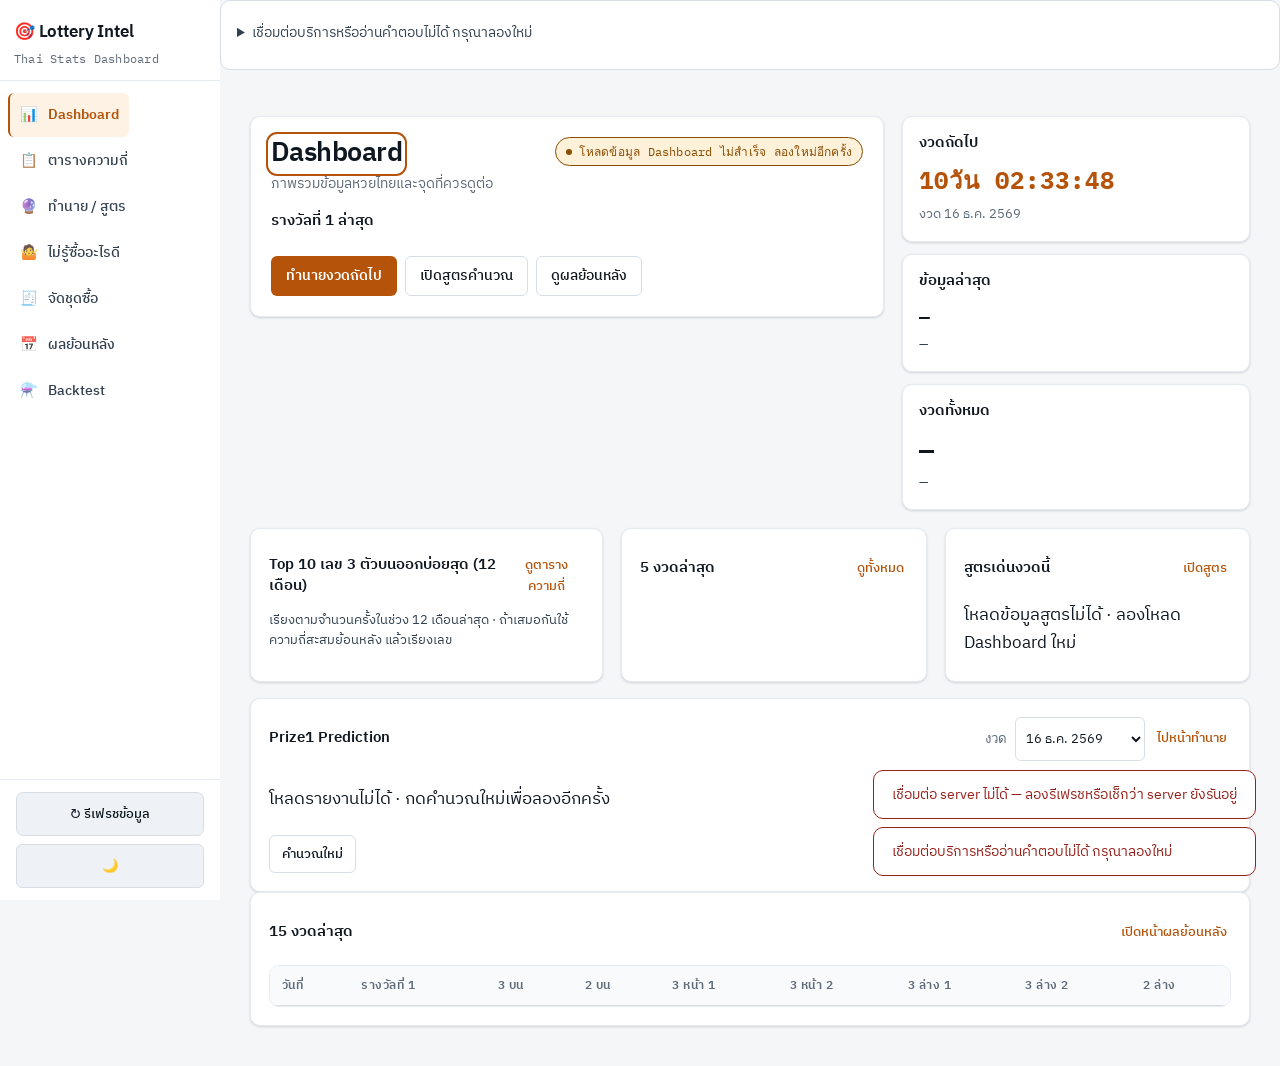
==== commit be7cace0: "feat(ui): evidence strip for the hypothesis search under the RLL card - GET /api/rll/research serves" ====
--- a/static/index.html
+++ b/static/index.html
@@ -14,7 +14,7 @@
 </script>
 <link rel="preconnect" href="https://fonts.googleapis.com">
 <link href="https://fonts.googleapis.com/css2?family=Syne:wght@400;600;700;800&family=IBM+Plex+Mono:wght@400;500;600&family=IBM+Plex+Sans+Thai:wght@300;400;500;600;700&family=Noto+Sans+Thai:wght@300;400;600;700&display=swap" rel="stylesheet">
-<link rel="stylesheet" href="/static/app.css?v=rll3-20261103">
+<link rel="stylesheet" href="/static/app.css?v=evidence1-20261105">
 </head>
 <body>
 
@@ -837,30 +837,30 @@
 <div id="toast-container" role="status" aria-live="polite" aria-atomic="false"></div>
 <div id="api-spinner" role="status" aria-live="polite" aria-label="กำลังโหลดข้อมูล" aria-hidden="true"><div class="spinner-dot"></div><div class="spinner-dot"></div><div class="spinner-dot"></div><span>กำลังโหลด</span></div>
 
-<script defer src="/static/formula-engine.js?v=rll3-20261103"></script>
-<script defer src="/static/formula-calculators.js?v=rll3-20261103"></script>
-<script defer src="/static/formula-evaluation.js?v=rll3-20261103"></script>
-<script defer src="/static/shared/server-data.js?v=rll3-20261103"></script>
-<script defer src="/static/shared/ui-state.js?v=rll3-20261103"></script>
-<script defer src="/static/shared/queries.js?v=rll3-20261103"></script>
-<script defer src="/static/shared/api-client.js?v=rll3-20261103"></script>
-<script defer src="/static/shared/charts.js?v=rll3-20261103"></script>
-<script defer src="/static/shared/reports.js?v=rll3-20261103"></script>
-<script defer src="/static/report-core.js?v=rll3-20261103"></script>
-<script defer src="/static/app.js?v=rll3-20261103"></script>
-<script defer src="/static/astra-ui.js?v=rll3-20261103"></script>
-<script defer src="/static/app-shell.js?v=rll3-20261103"></script>
-<script defer src="/static/modules/decision-center/index.js?v=rll3-20261103"></script>
-<script defer src="/static/decision-center.js?v=rll3-20261103"></script>
-<script defer src="/static/decision-legacy.js?v=rll3-20261103"></script>
-<script defer src="/static/dashboard-ui.js?v=rll3-20261103"></script>
-<script defer src="/static/prediction-ui.js?v=rll3-20261103"></script>
-<script defer src="/static/mix-support.js?v=rll3-20261103"></script>
-<script defer src="/static/buyplan-ui.js?v=rll3-20261103"></script>
-<script defer src="/static/mix-ui.js?v=rll3-20261103"></script>
-<script defer src="/static/history-ui.js?v=rll3-20261103"></script>
-<script defer src="/static/first-prize-ui.js?v=rll3-20261103"></script>
-<script defer src="/static/app-boot.js?v=rll3-20261103"></script>
+<script defer src="/static/formula-engine.js?v=evidence1-20261105"></script>
+<script defer src="/static/formula-calculators.js?v=evidence1-20261105"></script>
+<script defer src="/static/formula-evaluation.js?v=evidence1-20261105"></script>
+<script defer src="/static/shared/server-data.js?v=evidence1-20261105"></script>
+<script defer src="/static/shared/ui-state.js?v=evidence1-20261105"></script>
+<script defer src="/static/shared/queries.js?v=evidence1-20261105"></script>
+<script defer src="/static/shared/api-client.js?v=evidence1-20261105"></script>
+<script defer src="/static/shared/charts.js?v=evidence1-20261105"></script>
+<script defer src="/static/shared/reports.js?v=evidence1-20261105"></script>
+<script defer src="/static/report-core.js?v=evidence1-20261105"></script>
+<script defer src="/static/app.js?v=evidence1-20261105"></script>
+<script defer src="/static/astra-ui.js?v=evidence1-20261105"></script>
+<script defer src="/static/app-shell.js?v=evidence1-20261105"></script>
+<script defer src="/static/modules/decision-center/index.js?v=evidence1-20261105"></script>
+<script defer src="/static/decision-center.js?v=evidence1-20261105"></script>
+<script defer src="/static/decision-legacy.js?v=evidence1-20261105"></script>
+<script defer src="/static/dashboard-ui.js?v=evidence1-20261105"></script>
+<script defer src="/static/prediction-ui.js?v=evidence1-20261105"></script>
+<script defer src="/static/mix-support.js?v=evidence1-20261105"></script>
+<script defer src="/static/buyplan-ui.js?v=evidence1-20261105"></script>
+<script defer src="/static/mix-ui.js?v=evidence1-20261105"></script>
+<script defer src="/static/history-ui.js?v=evidence1-20261105"></script>
+<script defer src="/static/first-prize-ui.js?v=evidence1-20261105"></script>
+<script defer src="/static/app-boot.js?v=evidence1-20261105"></script>
 
 </body>
 </html>
--- a/static/app.css
+++ b/static/app.css
@@ -1447,3 +1447,35 @@
   color:#7c3608;background:#fdf3e3;border:1px dashed #e9c9a0;border-radius:999px;padding:2px 10px}
 [data-theme="dark"] .rll-noevidence{color:#f3c98b;background:#2a2118;border-color:#6b4f2a}
 .rll-arms{overflow-x:auto}
+
+/* HYPOTHESIS EVIDENCE STRIP (hs-v3) — ported from the OpenDesign block of the same name.
+   Values are re-pointed at this file's tokens (--sp-*, --surface2, --fg-2, --muted, --meta,
+   --border2, --radius, --accent-soft/--accent-border, --accent-hover) so both themes stay complete;
+   the structure and the three-state treatment are unchanged. */
+.rll-evidence{display:grid;gap:var(--sp-2);width:100%;max-width:520px;min-width:0;
+  padding:var(--sp-3) var(--sp-4);border:1px solid var(--border2);border-radius:var(--radius);
+  background:var(--surface2);color:var(--fg-2)}
+.rll-evidence-head{display:flex;align-items:center;gap:var(--sp-2);margin:0;color:var(--muted);
+  font-family:var(--font-body);font-size:.78rem;font-weight:600;line-height:1.4;overflow-wrap:anywhere}
+.rll-evidence-facts{display:grid;gap:0;margin:0;padding:0;list-style:none}
+.rll-evidence-facts li{display:grid;grid-template-columns:minmax(0,1fr) auto;align-items:baseline;
+  gap:var(--sp-1) var(--sp-4);min-width:0;padding-block:var(--sp-1)}
+.rll-evidence-facts li+li{border-top:1px solid var(--border2)}
+.rll-k{min-width:0;color:var(--fg-2);font-size:.78rem;line-height:1.45;overflow-wrap:anywhere}
+.rll-v{justify-self:end;color:var(--fg);font-family:var(--font-mono);font-size:.78rem;font-weight:500;
+  font-variant-numeric:tabular-nums;line-height:1.45;text-align:right;white-space:nowrap}
+.rll-evidence-note{margin:0;color:var(--meta);font-size:.72rem;line-height:1.5;overflow-wrap:anywhere}
+.rll-evidence[data-state="null"] .rll-evidence-head::before{content:none}
+.rll-evidence[data-state="alert"]{border-color:var(--accent-border);background:var(--accent-soft)}
+.rll-evidence[data-state="alert"] .rll-evidence-head,
+.rll-evidence[data-state="alert"] .rll-k,
+.rll-evidence[data-state="alert"] .rll-evidence-note{color:var(--accent-hover)}
+.rll-evidence[data-state="alert"] .rll-evidence-head::before{flex:none;width:6px;height:6px;
+  border-radius:999px;background:var(--accent);content:""}
+.rll-evidence[data-state="unavailable"]{border-style:dashed;border-color:var(--border);background:transparent}
+.rll-evidence[data-state="unavailable"] .rll-evidence-head,
+.rll-evidence[data-state="unavailable"] .rll-k,
+.rll-evidence[data-state="unavailable"] .rll-v{color:var(--muted)}
+.rll-evidence[data-state="unavailable"] .rll-evidence-head::before{flex:none;width:6px;height:6px;
+  border-radius:999px;box-shadow:inset 0 0 0 1px var(--border-strong);content:""}
+@media (max-width:639px){.rll-evidence{padding:var(--sp-3)}}
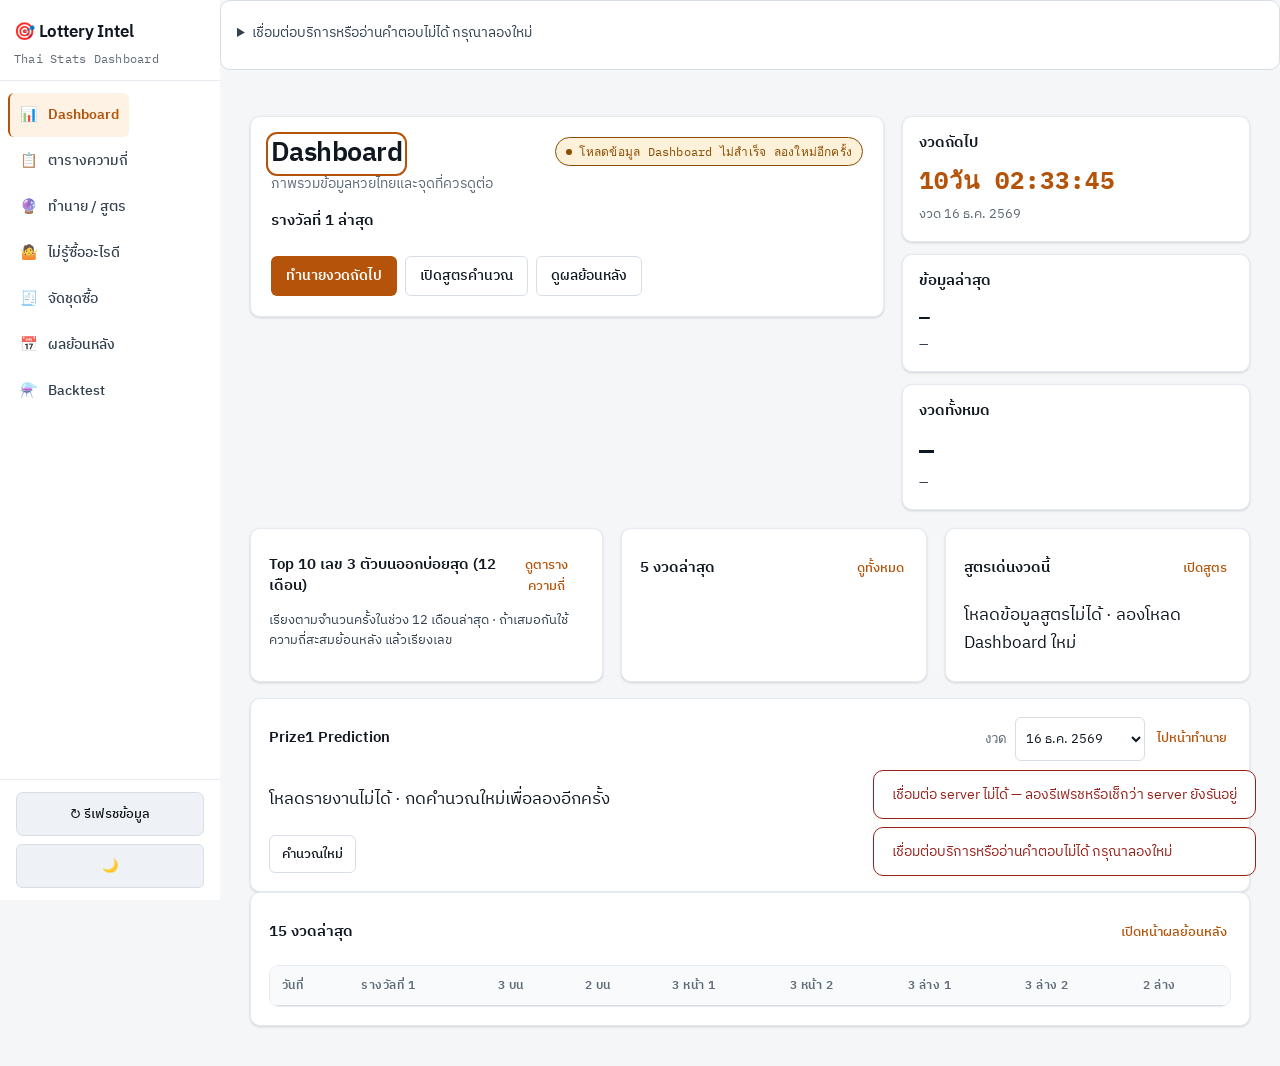
==== commit 0391a6e3: "feat(ui): empty state for the formula results panel (OD FIX-BRIEF) - the panel used to render 0 char" ====
--- a/static/index.html
+++ b/static/index.html
@@ -14,7 +14,7 @@
 </script>
 <link rel="preconnect" href="https://fonts.googleapis.com">
 <link href="https://fonts.googleapis.com/css2?family=Syne:wght@400;600;700;800&family=IBM+Plex+Mono:wght@400;500;600&family=IBM+Plex+Sans+Thai:wght@300;400;500;600;700&family=Noto+Sans+Thai:wght@300;400;600;700&display=swap" rel="stylesheet">
-<link rel="stylesheet" href="/static/app.css?v=evidence1-20261105">
+<link rel="stylesheet" href="/static/app.css?v=empty3-20261105">
 </head>
 <body>
 
@@ -837,30 +837,30 @@
 <div id="toast-container" role="status" aria-live="polite" aria-atomic="false"></div>
 <div id="api-spinner" role="status" aria-live="polite" aria-label="กำลังโหลดข้อมูล" aria-hidden="true"><div class="spinner-dot"></div><div class="spinner-dot"></div><div class="spinner-dot"></div><span>กำลังโหลด</span></div>
 
-<script defer src="/static/formula-engine.js?v=evidence1-20261105"></script>
-<script defer src="/static/formula-calculators.js?v=evidence1-20261105"></script>
-<script defer src="/static/formula-evaluation.js?v=evidence1-20261105"></script>
-<script defer src="/static/shared/server-data.js?v=evidence1-20261105"></script>
-<script defer src="/static/shared/ui-state.js?v=evidence1-20261105"></script>
-<script defer src="/static/shared/queries.js?v=evidence1-20261105"></script>
-<script defer src="/static/shared/api-client.js?v=evidence1-20261105"></script>
-<script defer src="/static/shared/charts.js?v=evidence1-20261105"></script>
-<script defer src="/static/shared/reports.js?v=evidence1-20261105"></script>
-<script defer src="/static/report-core.js?v=evidence1-20261105"></script>
-<script defer src="/static/app.js?v=evidence1-20261105"></script>
-<script defer src="/static/astra-ui.js?v=evidence1-20261105"></script>
-<script defer src="/static/app-shell.js?v=evidence1-20261105"></script>
-<script defer src="/static/modules/decision-center/index.js?v=evidence1-20261105"></script>
-<script defer src="/static/decision-center.js?v=evidence1-20261105"></script>
-<script defer src="/static/decision-legacy.js?v=evidence1-20261105"></script>
-<script defer src="/static/dashboard-ui.js?v=evidence1-20261105"></script>
-<script defer src="/static/prediction-ui.js?v=evidence1-20261105"></script>
-<script defer src="/static/mix-support.js?v=evidence1-20261105"></script>
-<script defer src="/static/buyplan-ui.js?v=evidence1-20261105"></script>
-<script defer src="/static/mix-ui.js?v=evidence1-20261105"></script>
-<script defer src="/static/history-ui.js?v=evidence1-20261105"></script>
-<script defer src="/static/first-prize-ui.js?v=evidence1-20261105"></script>
-<script defer src="/static/app-boot.js?v=evidence1-20261105"></script>
+<script defer src="/static/formula-engine.js?v=empty3-20261105"></script>
+<script defer src="/static/formula-calculators.js?v=empty3-20261105"></script>
+<script defer src="/static/formula-evaluation.js?v=empty3-20261105"></script>
+<script defer src="/static/shared/server-data.js?v=empty3-20261105"></script>
+<script defer src="/static/shared/ui-state.js?v=empty3-20261105"></script>
+<script defer src="/static/shared/queries.js?v=empty3-20261105"></script>
+<script defer src="/static/shared/api-client.js?v=empty3-20261105"></script>
+<script defer src="/static/shared/charts.js?v=empty3-20261105"></script>
+<script defer src="/static/shared/reports.js?v=empty3-20261105"></script>
+<script defer src="/static/report-core.js?v=empty3-20261105"></script>
+<script defer src="/static/app.js?v=empty3-20261105"></script>
+<script defer src="/static/astra-ui.js?v=empty3-20261105"></script>
+<script defer src="/static/app-shell.js?v=empty3-20261105"></script>
+<script defer src="/static/modules/decision-center/index.js?v=empty3-20261105"></script>
+<script defer src="/static/decision-center.js?v=empty3-20261105"></script>
+<script defer src="/static/decision-legacy.js?v=empty3-20261105"></script>
+<script defer src="/static/dashboard-ui.js?v=empty3-20261105"></script>
+<script defer src="/static/prediction-ui.js?v=empty3-20261105"></script>
+<script defer src="/static/mix-support.js?v=empty3-20261105"></script>
+<script defer src="/static/buyplan-ui.js?v=empty3-20261105"></script>
+<script defer src="/static/mix-ui.js?v=empty3-20261105"></script>
+<script defer src="/static/history-ui.js?v=empty3-20261105"></script>
+<script defer src="/static/first-prize-ui.js?v=empty3-20261105"></script>
+<script defer src="/static/app-boot.js?v=empty3-20261105"></script>
 
 </body>
 </html>
--- a/static/app.css
+++ b/static/app.css
@@ -1479,3 +1479,21 @@
 .rll-evidence[data-state="unavailable"] .rll-evidence-head::before{flex:none;width:6px;height:6px;
   border-radius:999px;box-shadow:inset 0 0 0 1px var(--border-strong);content:""}
 @media (max-width:639px){.rll-evidence{padding:var(--sp-3)}}
+
+/* FORMULA EMPTY STATE — ported from the OpenDesign block of the same name.
+   Token bridge only: the DS space/radius/surface/on-accent names are replaced by this file's
+   equivalents, and the focus-visible override is dropped so the app's global outline rule keeps
+   drawing the ring. */
+.formula-empty{display:grid;grid-column:1/-1;justify-items:start;align-content:start;gap:var(--sp-2);
+  width:100%;max-width:560px;min-width:0;padding:var(--sp-4);border:1px dashed var(--border);
+  border-radius:var(--radius);background:var(--surface2);color:var(--fg-2)}
+.formula-empty-head{margin:0;color:var(--fg-2);font-family:var(--font-body);font-size:1rem;font-weight:600;
+  line-height:1.4;overflow-wrap:anywhere}
+.formula-empty-body{max-width:52ch;margin:0;color:var(--muted);font-size:.875rem;line-height:1.5;
+  overflow-wrap:anywhere}
+.formula-empty-action{display:inline-flex;align-items:center;justify-content:center;gap:var(--sp-2);
+  min-height:44px;margin-block-start:var(--sp-1);padding:0 var(--sp-4);border:1px solid var(--accent);
+  border-radius:var(--radius);background:var(--accent);color:var(--primary-text);font-size:.875rem;
+  font-weight:600;line-height:1.2;text-align:center}
+.formula-empty-action:hover{border-color:var(--accent-hover);background:var(--accent-hover);color:var(--primary-text)}
+.formula-empty-action:active{border-color:var(--accent-hover);background:var(--accent-hover)}
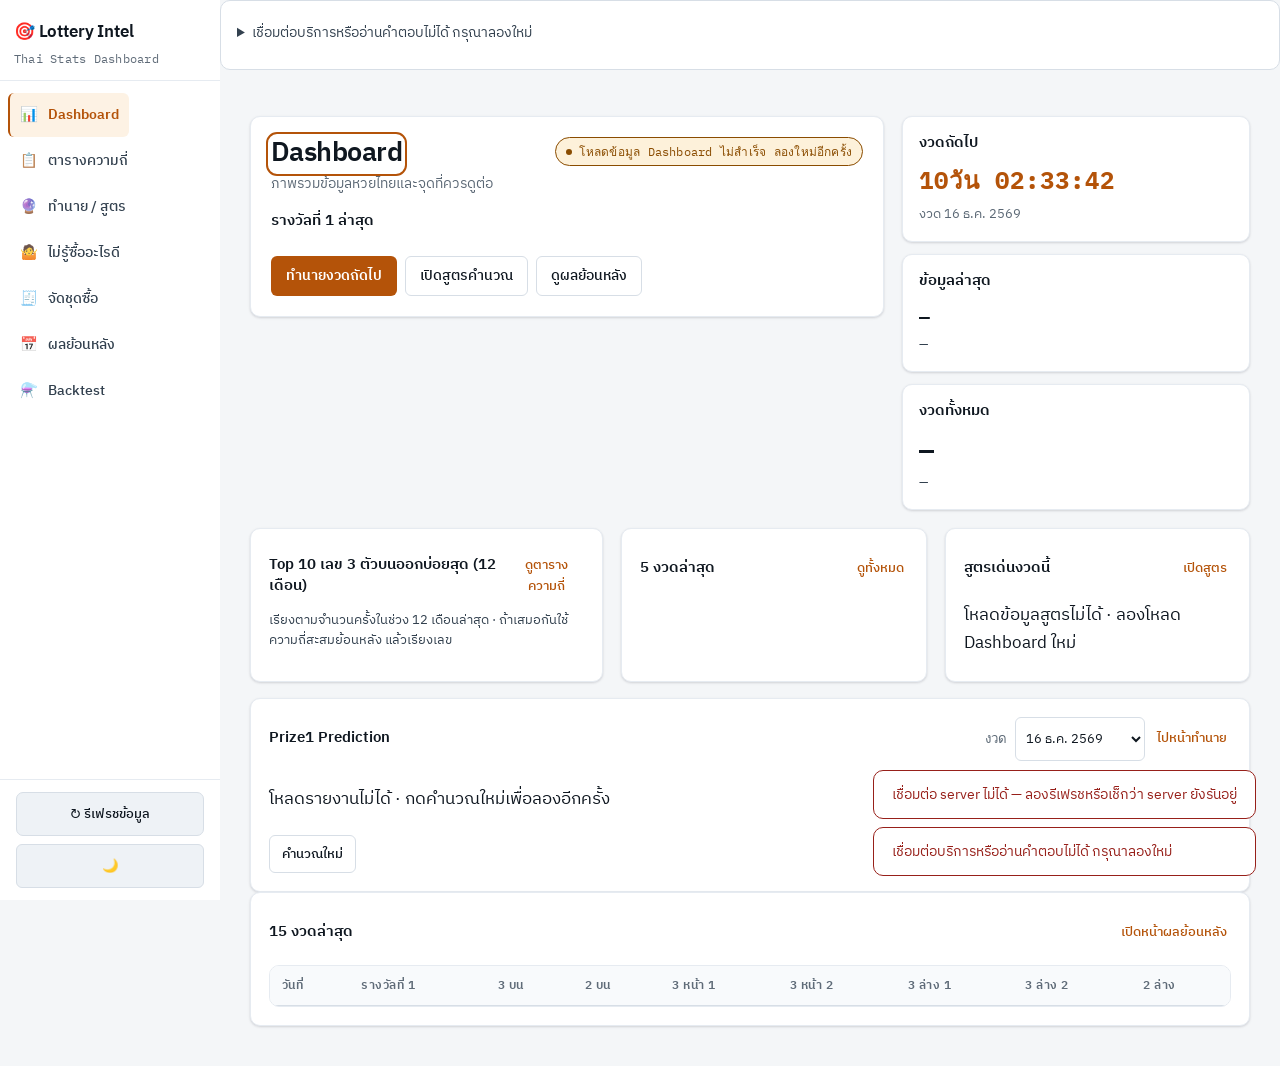
==== commit 33d27a08: "fix(rll): read the stored record before any date rule, and quote the set's own chance mean The RLL c" ====
--- a/static/index.html
+++ b/static/index.html
@@ -14,7 +14,7 @@
 </script>
 <link rel="preconnect" href="https://fonts.googleapis.com">
 <link href="https://fonts.googleapis.com/css2?family=Syne:wght@400;600;700;800&family=IBM+Plex+Mono:wght@400;500;600&family=IBM+Plex+Sans+Thai:wght@300;400;500;600;700&family=Noto+Sans+Thai:wght@300;400;600;700&display=swap" rel="stylesheet">
-<link rel="stylesheet" href="/static/app.css?v=empty3-20261105">
+<link rel="stylesheet" href="/static/app.css?v=rllhonest-20261116">
 </head>
 <body>
 
@@ -534,7 +534,8 @@
   </div>
   <div id="ftab-desc-RLL" class="ftab-info hidden" data-color="pink">
     Reinforcement Learn LLM — สูตรทดลองที่เรียก LLM หนึ่งครั้งต่องวด เลือก arm จาก 6 แบบด้วย Thompson sampling
-    และเรียนจากจำนวนหลักที่ตรงของชุดที่ใกล้ที่สุด (ไม่ใช่เงินรางวัล) · ค่าสุ่มคาดหวัง 1.496 ต่องวด ·
+    และเรียนจากจำนวนหลักที่ตรงของชุดที่ใกล้ที่สุด (ไม่ใช่เงินรางวัล) · ค่าสุ่มขึ้นกับชุดเลขที่ได้: 1.496 ต่องวด
+    สำหรับห้าชุดอิสระ และสูงสุด 1.575 เมื่อแต่ละหลักไม่มีเลขซ้ำกัน (การ์ดแสดงค่าของชุดจริง) ·
     ยังไม่มีหลักฐานว่าดีกว่าการสุ่ม · หลักฐานเป็นแบบ prospective เท่านั้น (ไม่มี backtest ย้อนหลัง)
   </div>
   <!-- Results per tab -->
@@ -837,30 +838,30 @@
 <div id="toast-container" role="status" aria-live="polite" aria-atomic="false"></div>
 <div id="api-spinner" role="status" aria-live="polite" aria-label="กำลังโหลดข้อมูล" aria-hidden="true"><div class="spinner-dot"></div><div class="spinner-dot"></div><div class="spinner-dot"></div><span>กำลังโหลด</span></div>
 
-<script defer src="/static/formula-engine.js?v=empty3-20261105"></script>
-<script defer src="/static/formula-calculators.js?v=empty3-20261105"></script>
-<script defer src="/static/formula-evaluation.js?v=empty3-20261105"></script>
-<script defer src="/static/shared/server-data.js?v=empty3-20261105"></script>
-<script defer src="/static/shared/ui-state.js?v=empty3-20261105"></script>
-<script defer src="/static/shared/queries.js?v=empty3-20261105"></script>
-<script defer src="/static/shared/api-client.js?v=empty3-20261105"></script>
-<script defer src="/static/shared/charts.js?v=empty3-20261105"></script>
-<script defer src="/static/shared/reports.js?v=empty3-20261105"></script>
-<script defer src="/static/report-core.js?v=empty3-20261105"></script>
-<script defer src="/static/app.js?v=empty3-20261105"></script>
-<script defer src="/static/astra-ui.js?v=empty3-20261105"></script>
-<script defer src="/static/app-shell.js?v=empty3-20261105"></script>
-<script defer src="/static/modules/decision-center/index.js?v=empty3-20261105"></script>
-<script defer src="/static/decision-center.js?v=empty3-20261105"></script>
-<script defer src="/static/decision-legacy.js?v=empty3-20261105"></script>
-<script defer src="/static/dashboard-ui.js?v=empty3-20261105"></script>
-<script defer src="/static/prediction-ui.js?v=empty3-20261105"></script>
-<script defer src="/static/mix-support.js?v=empty3-20261105"></script>
-<script defer src="/static/buyplan-ui.js?v=empty3-20261105"></script>
-<script defer src="/static/mix-ui.js?v=empty3-20261105"></script>
-<script defer src="/static/history-ui.js?v=empty3-20261105"></script>
-<script defer src="/static/first-prize-ui.js?v=empty3-20261105"></script>
-<script defer src="/static/app-boot.js?v=empty3-20261105"></script>
+<script defer src="/static/formula-engine.js?v=rllhonest-20261116"></script>
+<script defer src="/static/formula-calculators.js?v=rllhonest-20261116"></script>
+<script defer src="/static/formula-evaluation.js?v=rllhonest-20261116"></script>
+<script defer src="/static/shared/server-data.js?v=rllhonest-20261116"></script>
+<script defer src="/static/shared/ui-state.js?v=rllhonest-20261116"></script>
+<script defer src="/static/shared/queries.js?v=rllhonest-20261116"></script>
+<script defer src="/static/shared/api-client.js?v=rllhonest-20261116"></script>
+<script defer src="/static/shared/charts.js?v=rllhonest-20261116"></script>
+<script defer src="/static/shared/reports.js?v=rllhonest-20261116"></script>
+<script defer src="/static/report-core.js?v=rllhonest-20261116"></script>
+<script defer src="/static/app.js?v=rllhonest-20261116"></script>
+<script defer src="/static/astra-ui.js?v=rllhonest-20261116"></script>
+<script defer src="/static/app-shell.js?v=rllhonest-20261116"></script>
+<script defer src="/static/modules/decision-center/index.js?v=rllhonest-20261116"></script>
+<script defer src="/static/decision-center.js?v=rllhonest-20261116"></script>
+<script defer src="/static/decision-legacy.js?v=rllhonest-20261116"></script>
+<script defer src="/static/dashboard-ui.js?v=rllhonest-20261116"></script>
+<script defer src="/static/prediction-ui.js?v=rllhonest-20261116"></script>
+<script defer src="/static/mix-support.js?v=rllhonest-20261116"></script>
+<script defer src="/static/buyplan-ui.js?v=rllhonest-20261116"></script>
+<script defer src="/static/mix-ui.js?v=rllhonest-20261116"></script>
+<script defer src="/static/history-ui.js?v=rllhonest-20261116"></script>
+<script defer src="/static/first-prize-ui.js?v=rllhonest-20261116"></script>
+<script defer src="/static/app-boot.js?v=rllhonest-20261116"></script>
 
 </body>
 </html>
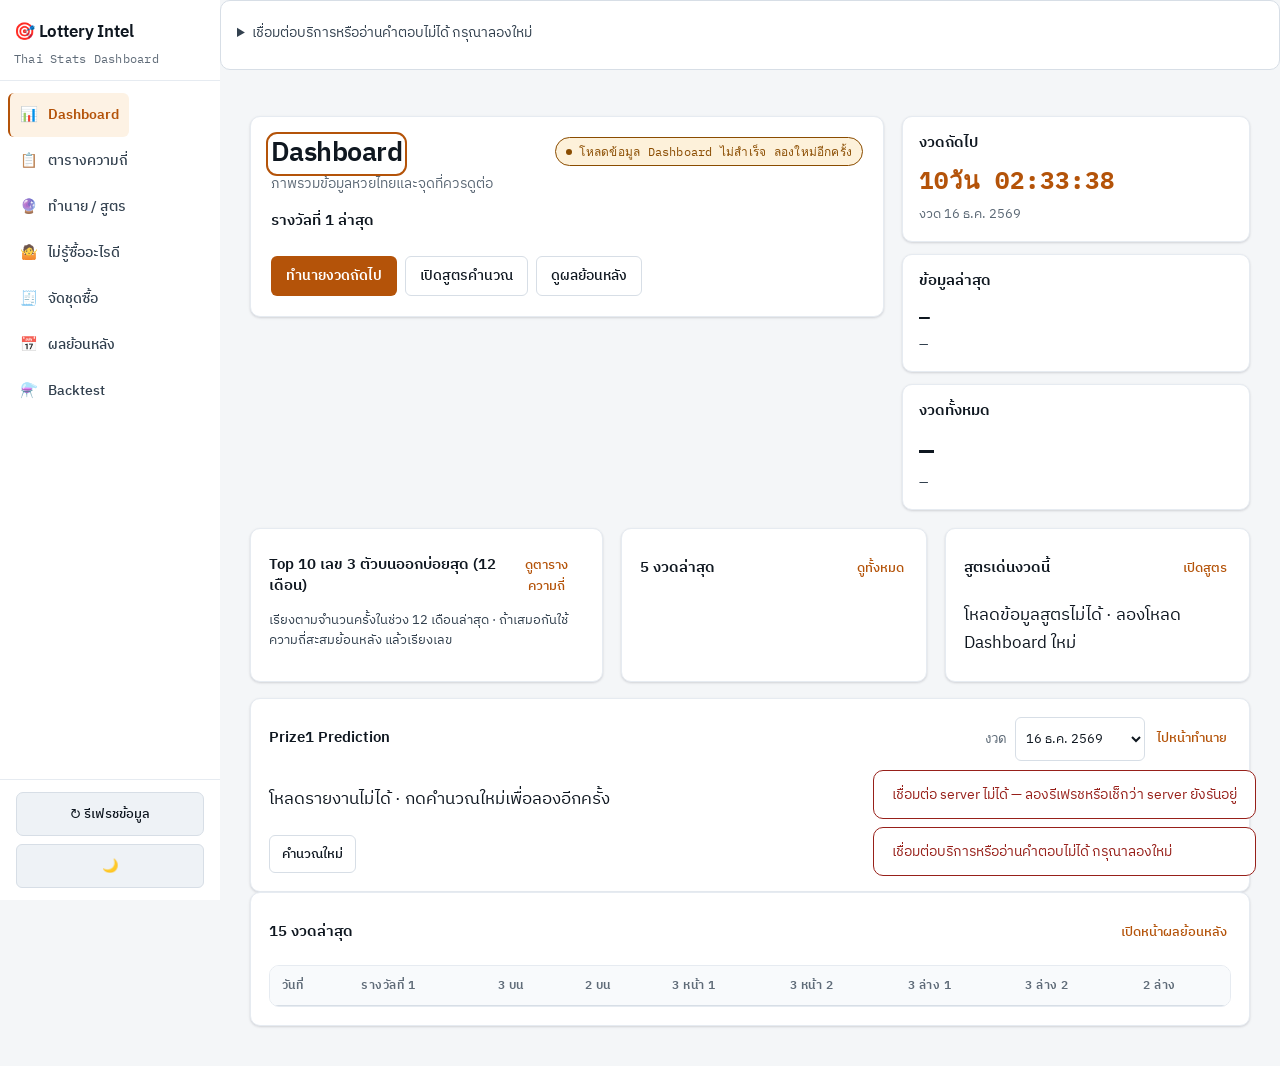
==== commit eaaac705: "feat(rll): close the reward loop, and enforce exactly the ban list the prompt printed The bandit had" ====
--- a/static/index.html
+++ b/static/index.html
@@ -14,7 +14,7 @@
 </script>
 <link rel="preconnect" href="https://fonts.googleapis.com">
 <link href="https://fonts.googleapis.com/css2?family=Syne:wght@400;600;700;800&family=IBM+Plex+Mono:wght@400;500;600&family=IBM+Plex+Sans+Thai:wght@300;400;500;600;700&family=Noto+Sans+Thai:wght@300;400;600;700&display=swap" rel="stylesheet">
-<link rel="stylesheet" href="/static/app.css?v=rllhonest-20261116">
+<link rel="stylesheet" href="/static/app.css?v=rllloop-20261116">
 </head>
 <body>
 
@@ -838,30 +838,30 @@
 <div id="toast-container" role="status" aria-live="polite" aria-atomic="false"></div>
 <div id="api-spinner" role="status" aria-live="polite" aria-label="กำลังโหลดข้อมูล" aria-hidden="true"><div class="spinner-dot"></div><div class="spinner-dot"></div><div class="spinner-dot"></div><span>กำลังโหลด</span></div>
 
-<script defer src="/static/formula-engine.js?v=rllhonest-20261116"></script>
-<script defer src="/static/formula-calculators.js?v=rllhonest-20261116"></script>
-<script defer src="/static/formula-evaluation.js?v=rllhonest-20261116"></script>
-<script defer src="/static/shared/server-data.js?v=rllhonest-20261116"></script>
-<script defer src="/static/shared/ui-state.js?v=rllhonest-20261116"></script>
-<script defer src="/static/shared/queries.js?v=rllhonest-20261116"></script>
-<script defer src="/static/shared/api-client.js?v=rllhonest-20261116"></script>
-<script defer src="/static/shared/charts.js?v=rllhonest-20261116"></script>
-<script defer src="/static/shared/reports.js?v=rllhonest-20261116"></script>
-<script defer src="/static/report-core.js?v=rllhonest-20261116"></script>
-<script defer src="/static/app.js?v=rllhonest-20261116"></script>
-<script defer src="/static/astra-ui.js?v=rllhonest-20261116"></script>
-<script defer src="/static/app-shell.js?v=rllhonest-20261116"></script>
-<script defer src="/static/modules/decision-center/index.js?v=rllhonest-20261116"></script>
-<script defer src="/static/decision-center.js?v=rllhonest-20261116"></script>
-<script defer src="/static/decision-legacy.js?v=rllhonest-20261116"></script>
-<script defer src="/static/dashboard-ui.js?v=rllhonest-20261116"></script>
-<script defer src="/static/prediction-ui.js?v=rllhonest-20261116"></script>
-<script defer src="/static/mix-support.js?v=rllhonest-20261116"></script>
-<script defer src="/static/buyplan-ui.js?v=rllhonest-20261116"></script>
-<script defer src="/static/mix-ui.js?v=rllhonest-20261116"></script>
-<script defer src="/static/history-ui.js?v=rllhonest-20261116"></script>
-<script defer src="/static/first-prize-ui.js?v=rllhonest-20261116"></script>
-<script defer src="/static/app-boot.js?v=rllhonest-20261116"></script>
+<script defer src="/static/formula-engine.js?v=rllloop-20261116"></script>
+<script defer src="/static/formula-calculators.js?v=rllloop-20261116"></script>
+<script defer src="/static/formula-evaluation.js?v=rllloop-20261116"></script>
+<script defer src="/static/shared/server-data.js?v=rllloop-20261116"></script>
+<script defer src="/static/shared/ui-state.js?v=rllloop-20261116"></script>
+<script defer src="/static/shared/queries.js?v=rllloop-20261116"></script>
+<script defer src="/static/shared/api-client.js?v=rllloop-20261116"></script>
+<script defer src="/static/shared/charts.js?v=rllloop-20261116"></script>
+<script defer src="/static/shared/reports.js?v=rllloop-20261116"></script>
+<script defer src="/static/report-core.js?v=rllloop-20261116"></script>
+<script defer src="/static/app.js?v=rllloop-20261116"></script>
+<script defer src="/static/astra-ui.js?v=rllloop-20261116"></script>
+<script defer src="/static/app-shell.js?v=rllloop-20261116"></script>
+<script defer src="/static/modules/decision-center/index.js?v=rllloop-20261116"></script>
+<script defer src="/static/decision-center.js?v=rllloop-20261116"></script>
+<script defer src="/static/decision-legacy.js?v=rllloop-20261116"></script>
+<script defer src="/static/dashboard-ui.js?v=rllloop-20261116"></script>
+<script defer src="/static/prediction-ui.js?v=rllloop-20261116"></script>
+<script defer src="/static/mix-support.js?v=rllloop-20261116"></script>
+<script defer src="/static/buyplan-ui.js?v=rllloop-20261116"></script>
+<script defer src="/static/mix-ui.js?v=rllloop-20261116"></script>
+<script defer src="/static/history-ui.js?v=rllloop-20261116"></script>
+<script defer src="/static/first-prize-ui.js?v=rllloop-20261116"></script>
+<script defer src="/static/app-boot.js?v=rllloop-20261116"></script>
 
 </body>
 </html>
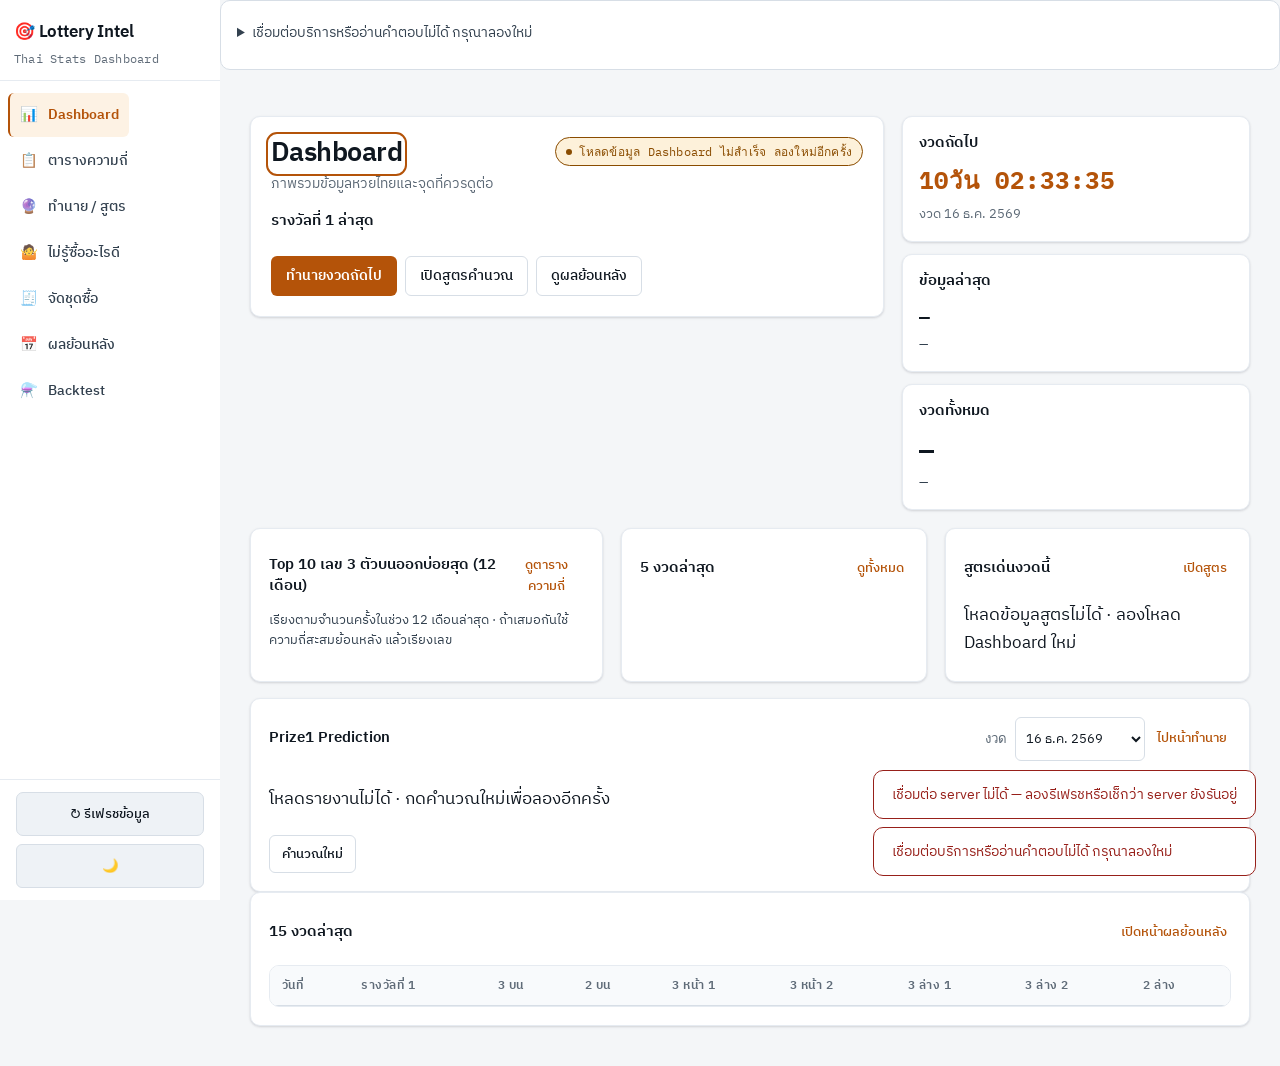
==== commit 42a2ebdb: "feat(llm-god): five tickets from a four-stage pipeline, on a field that cannot be proven Owner's bri" ====
--- a/static/index.html
+++ b/static/index.html
@@ -14,7 +14,7 @@
 </script>
 <link rel="preconnect" href="https://fonts.googleapis.com">
 <link href="https://fonts.googleapis.com/css2?family=Syne:wght@400;600;700;800&family=IBM+Plex+Mono:wght@400;500;600&family=IBM+Plex+Sans+Thai:wght@300;400;500;600;700&family=Noto+Sans+Thai:wght@300;400;600;700&display=swap" rel="stylesheet">
-<link rel="stylesheet" href="/static/app.css?v=rllloop-20261116">
+<link rel="stylesheet" href="/static/app.css?v=llmgod-20261116">
 </head>
 <body>
 
@@ -496,6 +496,7 @@
       <option value="ASTRA">Astra · ทดลอง</option>
       <option value="FANO">ระนาบฟาโน v4 + v5 · ทดลอง</option>
       <option value="RLL">RLL · Reinforcement Learn LLM (ทดลอง)</option>
+      <option value="LLMGOD">LLM GOD · 5 ชุด Pool 1-5 (ทดลอง)</option>
     </select>
     <label id="astra-version-control" class="astra-version-control" for="astra-version-select" hidden>
       <span>รุ่น Astra</span>
@@ -553,6 +554,7 @@
   <div id="formula-results-HM" class="formula-results-panel" role="group" aria-label="ผลสูตรกลุ่ม HM"></div>
   <div id="formula-results-FANO" class="formula-results-panel" role="group" aria-label="ผลสูตรระนาบฟาโน v4 และ v5 รางวัลที่ 1"></div>
   <div id="formula-results-RLL" class="formula-results-panel" role="group" aria-label="ผลสูตร Reinforcement Learn LLM"></div>
+  <div id="formula-results-LLMGOD" class="formula-results-panel" role="group" aria-label="ผลสูตร LLM GOD · 5 ชุด Pool 1-5"></div>
   <div id="formula-results-BT" class="formula-results-panel" role="group" aria-label="ผล Backtest">
     <section class="card astra-prospective-panel" aria-labelledby="formula-astra-prospective-title">
       <header class="bt-report-header"><h2 id="formula-astra-prospective-title">สะสมงวดใหม่ · Astra v1 / Sigma / ระนาบฟาโน v4 + v5</h2><p>ทดลอง · ตรงรางวัลที่ 1 ครบ 6 หลัก · 5 เลขไม่ซ้ำต่อวิธี · ใช้คำทำนายที่ลงทะเบียนก่อนงวดเท่านั้น</p><p>ระนาบฟาโน v5 เป็น config ที่คัดแบบ post-hoc จากผลย้อนหลัง 759 งวด · ผลงวดใหม่จะถูกติดตามแยกจากชุดค้นพบ</p><p>รายงานเดิมที่คำนวณหรือบันทึกอัตโนมัติยังไม่ถือว่าอยู่ในทะเบียนทดลองนี้</p></header>
@@ -838,30 +840,30 @@
 <div id="toast-container" role="status" aria-live="polite" aria-atomic="false"></div>
 <div id="api-spinner" role="status" aria-live="polite" aria-label="กำลังโหลดข้อมูล" aria-hidden="true"><div class="spinner-dot"></div><div class="spinner-dot"></div><div class="spinner-dot"></div><span>กำลังโหลด</span></div>
 
-<script defer src="/static/formula-engine.js?v=rllloop-20261116"></script>
-<script defer src="/static/formula-calculators.js?v=rllloop-20261116"></script>
-<script defer src="/static/formula-evaluation.js?v=rllloop-20261116"></script>
-<script defer src="/static/shared/server-data.js?v=rllloop-20261116"></script>
-<script defer src="/static/shared/ui-state.js?v=rllloop-20261116"></script>
-<script defer src="/static/shared/queries.js?v=rllloop-20261116"></script>
-<script defer src="/static/shared/api-client.js?v=rllloop-20261116"></script>
-<script defer src="/static/shared/charts.js?v=rllloop-20261116"></script>
-<script defer src="/static/shared/reports.js?v=rllloop-20261116"></script>
-<script defer src="/static/report-core.js?v=rllloop-20261116"></script>
-<script defer src="/static/app.js?v=rllloop-20261116"></script>
-<script defer src="/static/astra-ui.js?v=rllloop-20261116"></script>
-<script defer src="/static/app-shell.js?v=rllloop-20261116"></script>
-<script defer src="/static/modules/decision-center/index.js?v=rllloop-20261116"></script>
-<script defer src="/static/decision-center.js?v=rllloop-20261116"></script>
-<script defer src="/static/decision-legacy.js?v=rllloop-20261116"></script>
-<script defer src="/static/dashboard-ui.js?v=rllloop-20261116"></script>
-<script defer src="/static/prediction-ui.js?v=rllloop-20261116"></script>
-<script defer src="/static/mix-support.js?v=rllloop-20261116"></script>
-<script defer src="/static/buyplan-ui.js?v=rllloop-20261116"></script>
-<script defer src="/static/mix-ui.js?v=rllloop-20261116"></script>
-<script defer src="/static/history-ui.js?v=rllloop-20261116"></script>
-<script defer src="/static/first-prize-ui.js?v=rllloop-20261116"></script>
-<script defer src="/static/app-boot.js?v=rllloop-20261116"></script>
+<script defer src="/static/formula-engine.js?v=llmgod-20261116"></script>
+<script defer src="/static/formula-calculators.js?v=llmgod-20261116"></script>
+<script defer src="/static/formula-evaluation.js?v=llmgod-20261116"></script>
+<script defer src="/static/shared/server-data.js?v=llmgod-20261116"></script>
+<script defer src="/static/shared/ui-state.js?v=llmgod-20261116"></script>
+<script defer src="/static/shared/queries.js?v=llmgod-20261116"></script>
+<script defer src="/static/shared/api-client.js?v=llmgod-20261116"></script>
+<script defer src="/static/shared/charts.js?v=llmgod-20261116"></script>
+<script defer src="/static/shared/reports.js?v=llmgod-20261116"></script>
+<script defer src="/static/report-core.js?v=llmgod-20261116"></script>
+<script defer src="/static/app.js?v=llmgod-20261116"></script>
+<script defer src="/static/astra-ui.js?v=llmgod-20261116"></script>
+<script defer src="/static/app-shell.js?v=llmgod-20261116"></script>
+<script defer src="/static/modules/decision-center/index.js?v=llmgod-20261116"></script>
+<script defer src="/static/decision-center.js?v=llmgod-20261116"></script>
+<script defer src="/static/decision-legacy.js?v=llmgod-20261116"></script>
+<script defer src="/static/dashboard-ui.js?v=llmgod-20261116"></script>
+<script defer src="/static/prediction-ui.js?v=llmgod-20261116"></script>
+<script defer src="/static/mix-support.js?v=llmgod-20261116"></script>
+<script defer src="/static/buyplan-ui.js?v=llmgod-20261116"></script>
+<script defer src="/static/mix-ui.js?v=llmgod-20261116"></script>
+<script defer src="/static/history-ui.js?v=llmgod-20261116"></script>
+<script defer src="/static/first-prize-ui.js?v=llmgod-20261116"></script>
+<script defer src="/static/app-boot.js?v=llmgod-20261116"></script>
 
 </body>
 </html>
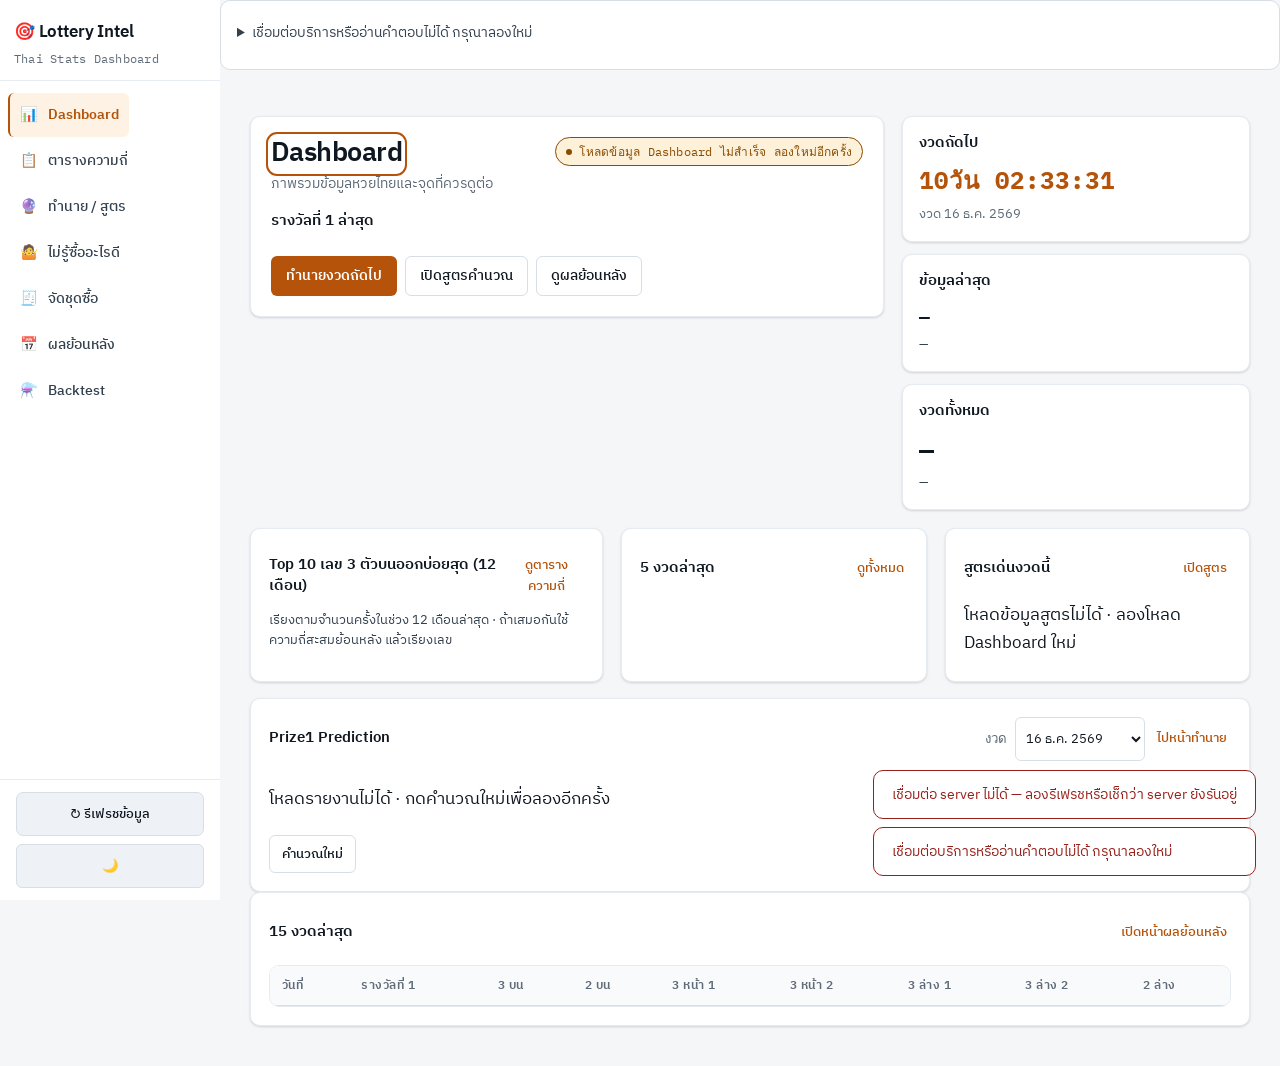
==== commit 2b702a27: "fix(llm-god): measure the expected-hits figure instead of typing it The card, the PRD, the ADR, the " ====
--- a/static/index.html
+++ b/static/index.html
@@ -14,7 +14,7 @@
 </script>
 <link rel="preconnect" href="https://fonts.googleapis.com">
 <link href="https://fonts.googleapis.com/css2?family=Syne:wght@400;600;700;800&family=IBM+Plex+Mono:wght@400;500;600&family=IBM+Plex+Sans+Thai:wght@300;400;500;600;700&family=Noto+Sans+Thai:wght@300;400;600;700&display=swap" rel="stylesheet">
-<link rel="stylesheet" href="/static/app.css?v=llmgod-20261116">
+<link rel="stylesheet" href="/static/app.css?v=llmgodfix-20261116">
 </head>
 <body>
 
@@ -840,30 +840,30 @@
 <div id="toast-container" role="status" aria-live="polite" aria-atomic="false"></div>
 <div id="api-spinner" role="status" aria-live="polite" aria-label="กำลังโหลดข้อมูล" aria-hidden="true"><div class="spinner-dot"></div><div class="spinner-dot"></div><div class="spinner-dot"></div><span>กำลังโหลด</span></div>
 
-<script defer src="/static/formula-engine.js?v=llmgod-20261116"></script>
-<script defer src="/static/formula-calculators.js?v=llmgod-20261116"></script>
-<script defer src="/static/formula-evaluation.js?v=llmgod-20261116"></script>
-<script defer src="/static/shared/server-data.js?v=llmgod-20261116"></script>
-<script defer src="/static/shared/ui-state.js?v=llmgod-20261116"></script>
-<script defer src="/static/shared/queries.js?v=llmgod-20261116"></script>
-<script defer src="/static/shared/api-client.js?v=llmgod-20261116"></script>
-<script defer src="/static/shared/charts.js?v=llmgod-20261116"></script>
-<script defer src="/static/shared/reports.js?v=llmgod-20261116"></script>
-<script defer src="/static/report-core.js?v=llmgod-20261116"></script>
-<script defer src="/static/app.js?v=llmgod-20261116"></script>
-<script defer src="/static/astra-ui.js?v=llmgod-20261116"></script>
-<script defer src="/static/app-shell.js?v=llmgod-20261116"></script>
-<script defer src="/static/modules/decision-center/index.js?v=llmgod-20261116"></script>
-<script defer src="/static/decision-center.js?v=llmgod-20261116"></script>
-<script defer src="/static/decision-legacy.js?v=llmgod-20261116"></script>
-<script defer src="/static/dashboard-ui.js?v=llmgod-20261116"></script>
-<script defer src="/static/prediction-ui.js?v=llmgod-20261116"></script>
-<script defer src="/static/mix-support.js?v=llmgod-20261116"></script>
-<script defer src="/static/buyplan-ui.js?v=llmgod-20261116"></script>
-<script defer src="/static/mix-ui.js?v=llmgod-20261116"></script>
-<script defer src="/static/history-ui.js?v=llmgod-20261116"></script>
-<script defer src="/static/first-prize-ui.js?v=llmgod-20261116"></script>
-<script defer src="/static/app-boot.js?v=llmgod-20261116"></script>
+<script defer src="/static/formula-engine.js?v=llmgodfix-20261116"></script>
+<script defer src="/static/formula-calculators.js?v=llmgodfix-20261116"></script>
+<script defer src="/static/formula-evaluation.js?v=llmgodfix-20261116"></script>
+<script defer src="/static/shared/server-data.js?v=llmgodfix-20261116"></script>
+<script defer src="/static/shared/ui-state.js?v=llmgodfix-20261116"></script>
+<script defer src="/static/shared/queries.js?v=llmgodfix-20261116"></script>
+<script defer src="/static/shared/api-client.js?v=llmgodfix-20261116"></script>
+<script defer src="/static/shared/charts.js?v=llmgodfix-20261116"></script>
+<script defer src="/static/shared/reports.js?v=llmgodfix-20261116"></script>
+<script defer src="/static/report-core.js?v=llmgodfix-20261116"></script>
+<script defer src="/static/app.js?v=llmgodfix-20261116"></script>
+<script defer src="/static/astra-ui.js?v=llmgodfix-20261116"></script>
+<script defer src="/static/app-shell.js?v=llmgodfix-20261116"></script>
+<script defer src="/static/modules/decision-center/index.js?v=llmgodfix-20261116"></script>
+<script defer src="/static/decision-center.js?v=llmgodfix-20261116"></script>
+<script defer src="/static/decision-legacy.js?v=llmgodfix-20261116"></script>
+<script defer src="/static/dashboard-ui.js?v=llmgodfix-20261116"></script>
+<script defer src="/static/prediction-ui.js?v=llmgodfix-20261116"></script>
+<script defer src="/static/mix-support.js?v=llmgodfix-20261116"></script>
+<script defer src="/static/buyplan-ui.js?v=llmgodfix-20261116"></script>
+<script defer src="/static/mix-ui.js?v=llmgodfix-20261116"></script>
+<script defer src="/static/history-ui.js?v=llmgodfix-20261116"></script>
+<script defer src="/static/first-prize-ui.js?v=llmgodfix-20261116"></script>
+<script defer src="/static/app-boot.js?v=llmgodfix-20261116"></script>
 
 </body>
 </html>
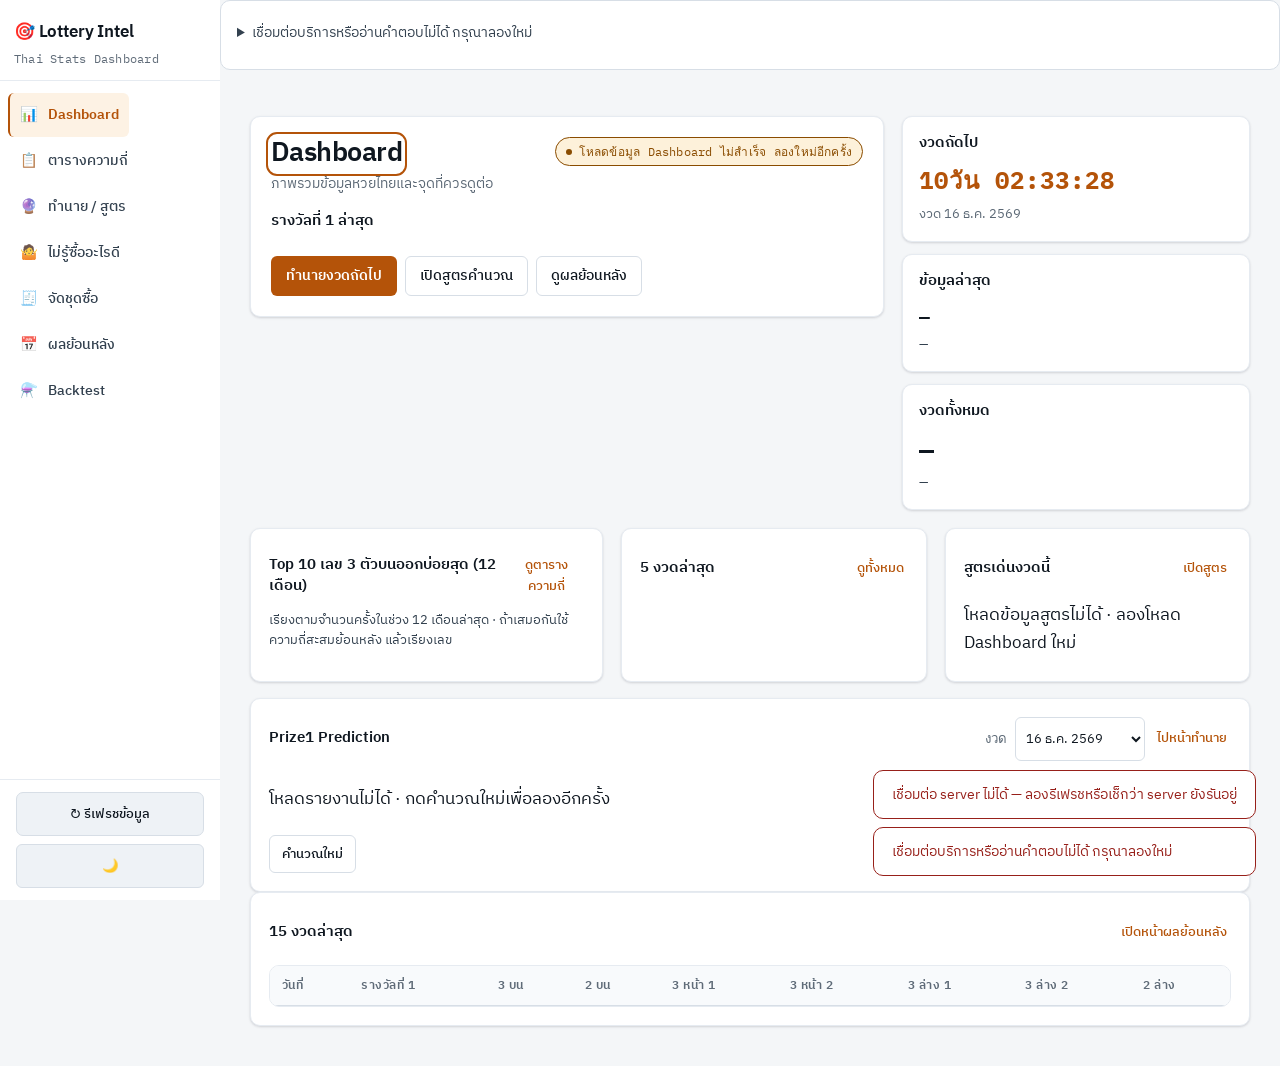
==== commit 88b729ae: "fix(ui): make every remaining frontend test green, and fix the two real defects they held Seven test" ====
--- a/static/index.html
+++ b/static/index.html
@@ -14,7 +14,7 @@
 </script>
 <link rel="preconnect" href="https://fonts.googleapis.com">
 <link href="https://fonts.googleapis.com/css2?family=Syne:wght@400;600;700;800&family=IBM+Plex+Mono:wght@400;500;600&family=IBM+Plex+Sans+Thai:wght@300;400;500;600;700&family=Noto+Sans+Thai:wght@300;400;600;700&display=swap" rel="stylesheet">
-<link rel="stylesheet" href="/static/app.css?v=llmgodfix-20261116">
+<link rel="stylesheet" href="/static/app.css?v=uifix-20261116">
 </head>
 <body>
 
@@ -840,30 +840,30 @@
 <div id="toast-container" role="status" aria-live="polite" aria-atomic="false"></div>
 <div id="api-spinner" role="status" aria-live="polite" aria-label="กำลังโหลดข้อมูล" aria-hidden="true"><div class="spinner-dot"></div><div class="spinner-dot"></div><div class="spinner-dot"></div><span>กำลังโหลด</span></div>
 
-<script defer src="/static/formula-engine.js?v=llmgodfix-20261116"></script>
-<script defer src="/static/formula-calculators.js?v=llmgodfix-20261116"></script>
-<script defer src="/static/formula-evaluation.js?v=llmgodfix-20261116"></script>
-<script defer src="/static/shared/server-data.js?v=llmgodfix-20261116"></script>
-<script defer src="/static/shared/ui-state.js?v=llmgodfix-20261116"></script>
-<script defer src="/static/shared/queries.js?v=llmgodfix-20261116"></script>
-<script defer src="/static/shared/api-client.js?v=llmgodfix-20261116"></script>
-<script defer src="/static/shared/charts.js?v=llmgodfix-20261116"></script>
-<script defer src="/static/shared/reports.js?v=llmgodfix-20261116"></script>
-<script defer src="/static/report-core.js?v=llmgodfix-20261116"></script>
-<script defer src="/static/app.js?v=llmgodfix-20261116"></script>
-<script defer src="/static/astra-ui.js?v=llmgodfix-20261116"></script>
-<script defer src="/static/app-shell.js?v=llmgodfix-20261116"></script>
-<script defer src="/static/modules/decision-center/index.js?v=llmgodfix-20261116"></script>
-<script defer src="/static/decision-center.js?v=llmgodfix-20261116"></script>
-<script defer src="/static/decision-legacy.js?v=llmgodfix-20261116"></script>
-<script defer src="/static/dashboard-ui.js?v=llmgodfix-20261116"></script>
-<script defer src="/static/prediction-ui.js?v=llmgodfix-20261116"></script>
-<script defer src="/static/mix-support.js?v=llmgodfix-20261116"></script>
-<script defer src="/static/buyplan-ui.js?v=llmgodfix-20261116"></script>
-<script defer src="/static/mix-ui.js?v=llmgodfix-20261116"></script>
-<script defer src="/static/history-ui.js?v=llmgodfix-20261116"></script>
-<script defer src="/static/first-prize-ui.js?v=llmgodfix-20261116"></script>
-<script defer src="/static/app-boot.js?v=llmgodfix-20261116"></script>
+<script defer src="/static/formula-engine.js?v=uifix-20261116"></script>
+<script defer src="/static/formula-calculators.js?v=uifix-20261116"></script>
+<script defer src="/static/formula-evaluation.js?v=uifix-20261116"></script>
+<script defer src="/static/shared/server-data.js?v=uifix-20261116"></script>
+<script defer src="/static/shared/ui-state.js?v=uifix-20261116"></script>
+<script defer src="/static/shared/queries.js?v=uifix-20261116"></script>
+<script defer src="/static/shared/api-client.js?v=uifix-20261116"></script>
+<script defer src="/static/shared/charts.js?v=uifix-20261116"></script>
+<script defer src="/static/shared/reports.js?v=uifix-20261116"></script>
+<script defer src="/static/report-core.js?v=uifix-20261116"></script>
+<script defer src="/static/app.js?v=uifix-20261116"></script>
+<script defer src="/static/astra-ui.js?v=uifix-20261116"></script>
+<script defer src="/static/app-shell.js?v=uifix-20261116"></script>
+<script defer src="/static/modules/decision-center/index.js?v=uifix-20261116"></script>
+<script defer src="/static/decision-center.js?v=uifix-20261116"></script>
+<script defer src="/static/decision-legacy.js?v=uifix-20261116"></script>
+<script defer src="/static/dashboard-ui.js?v=uifix-20261116"></script>
+<script defer src="/static/prediction-ui.js?v=uifix-20261116"></script>
+<script defer src="/static/mix-support.js?v=uifix-20261116"></script>
+<script defer src="/static/buyplan-ui.js?v=uifix-20261116"></script>
+<script defer src="/static/mix-ui.js?v=uifix-20261116"></script>
+<script defer src="/static/history-ui.js?v=uifix-20261116"></script>
+<script defer src="/static/first-prize-ui.js?v=uifix-20261116"></script>
+<script defer src="/static/app-boot.js?v=uifix-20261116"></script>
 
 </body>
 </html>
